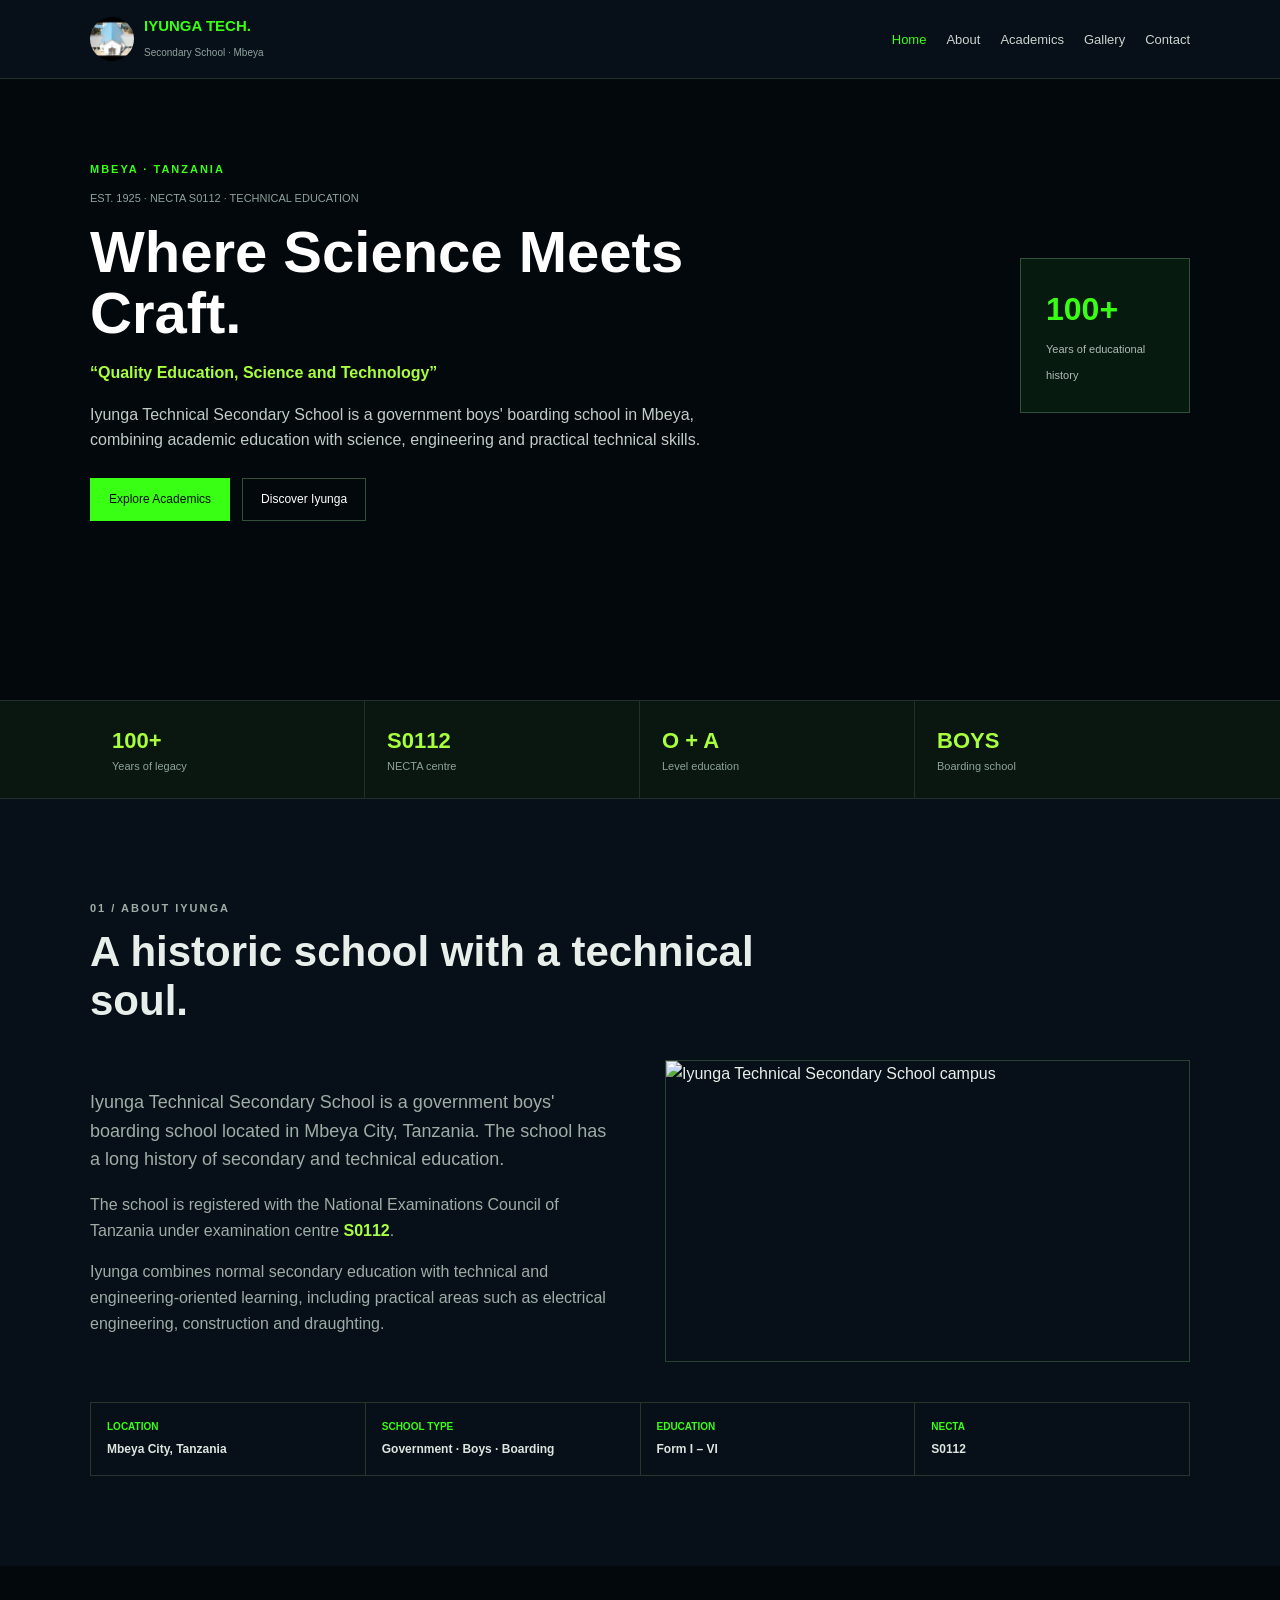
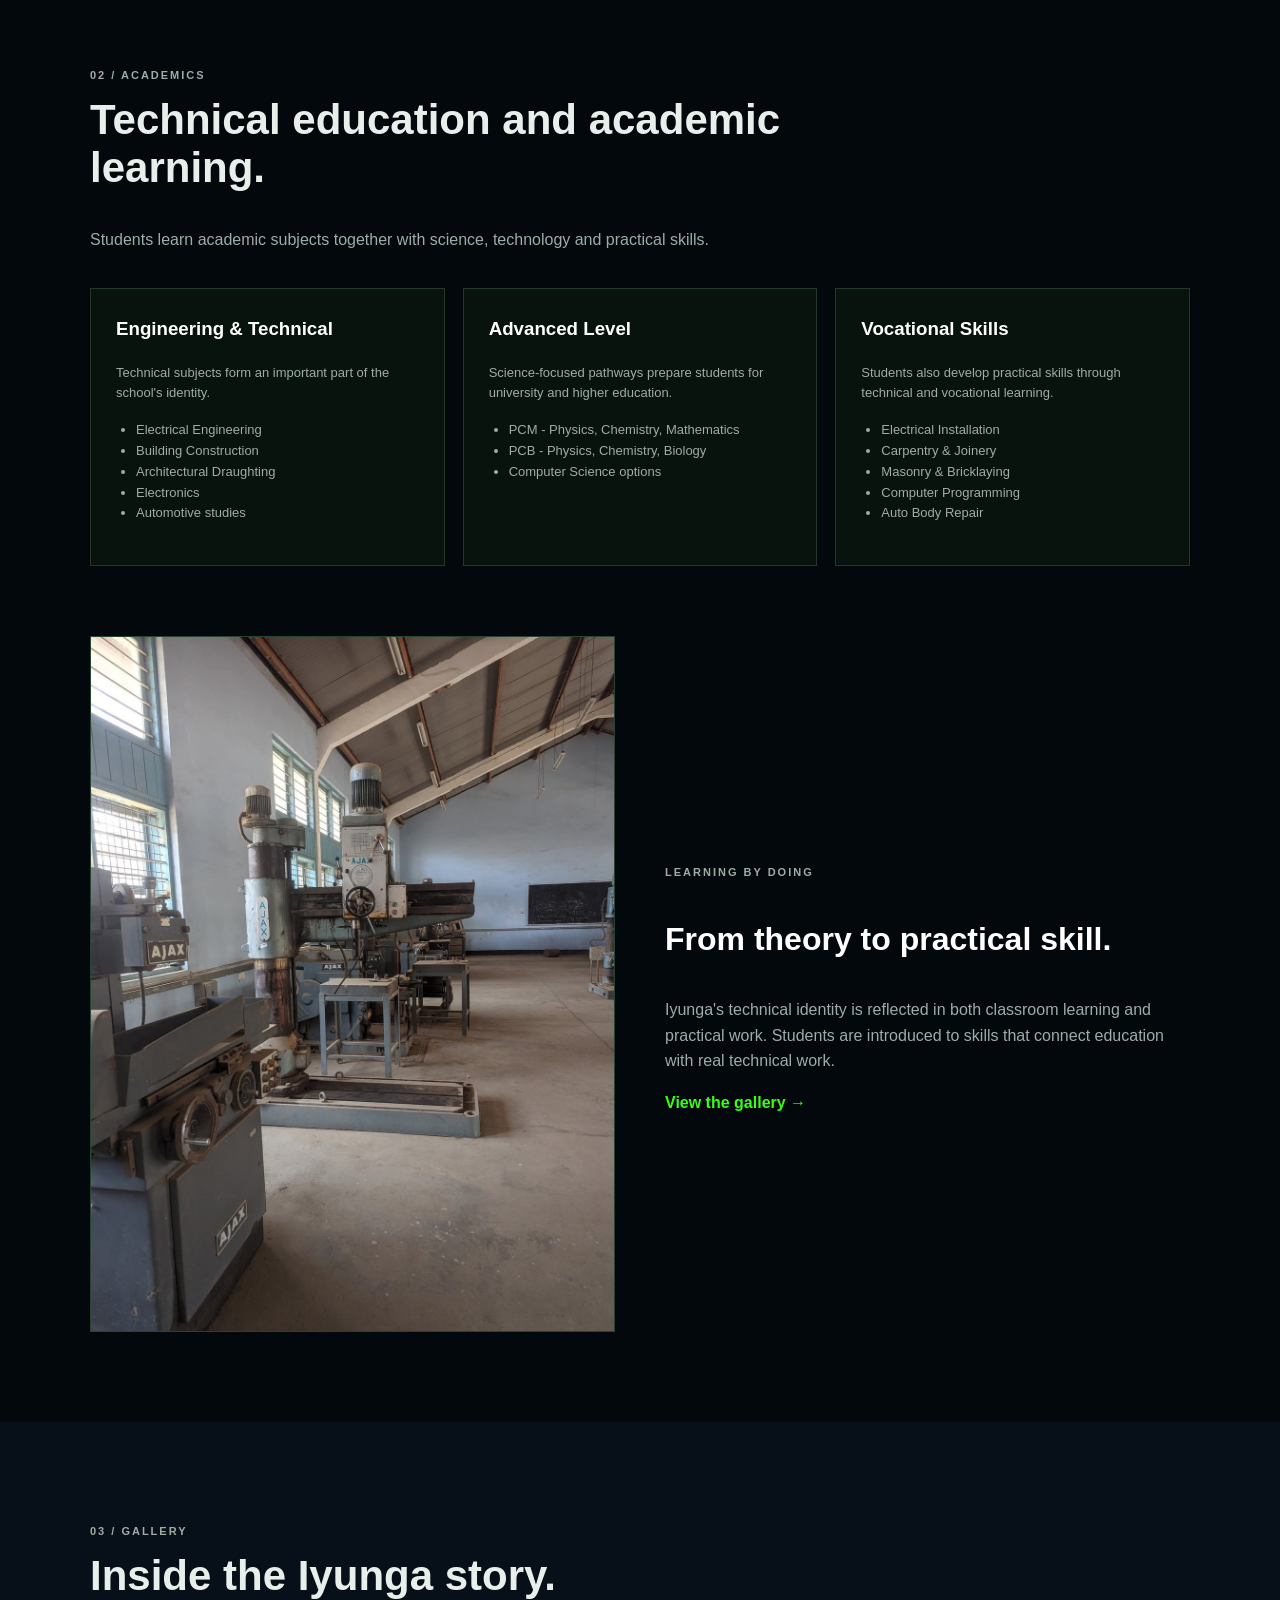
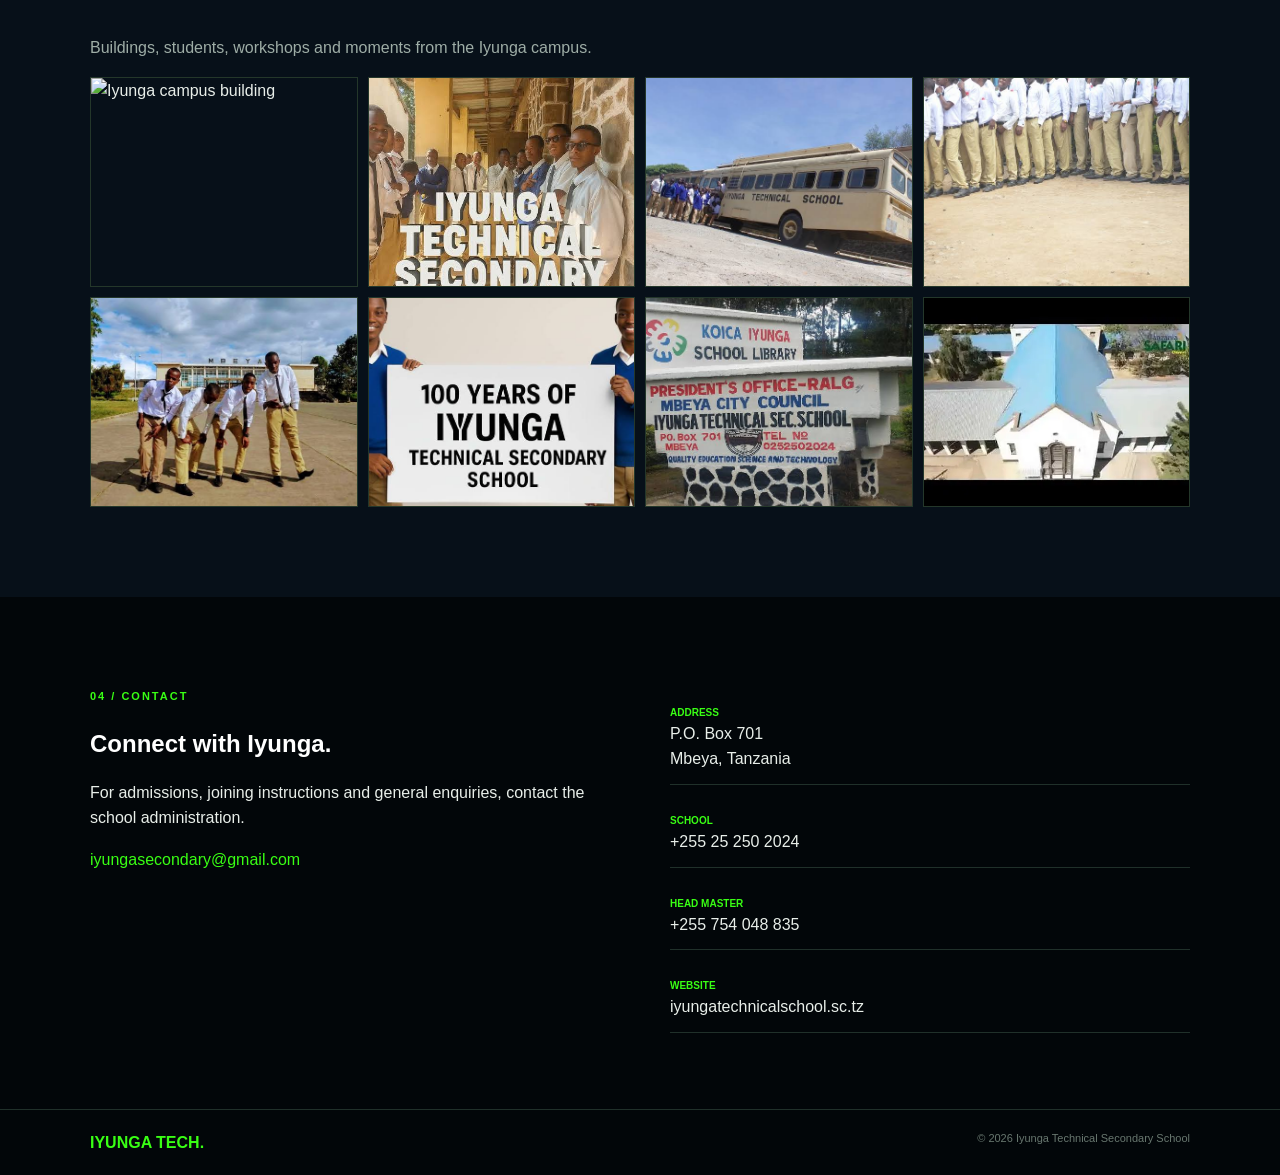
==== frontend/index.html @ 06307a69 "Add a simple html frontend layout" ====
<!DOCTYPE html>
<html lang="en">
<head>
    <meta charset="UTF-8">
    <meta name="viewport" content="width=device-width, initial-scale=1.0">
    <meta name="description" content="Iyunga Technical Secondary School in Mbeya, Tanzania.">
    <title>Iyunga Technical Secondary School | Mbeya</title>
    <link rel="stylesheet" href="static/style.css">
</head>
<body>

<header class="site-header" id="siteHeader">
    <div class="container header-inner">
        <a class="brand" href="#home">
            <img src="images/iyunga.webp" alt="Iyunga Technical Secondary School">
            <div>
                <strong>IYUNGA TECH.</strong>
                <small>Secondary School · Mbeya</small>
            </div>
        </a>

        <button class="nav-toggle" id="navToggle" type="button">☰</button>

        <div class="nav-shell" id="navShell">
            <nav>
                <ul class="nav-links">
                    <li><a class="nav-link active" href="#home">Home</a></li>
                    <li><a class="nav-link" href="#about">About</a></li>
                    <li><a class="nav-link" href="#academics">Academics</a></li>
                    <li><a class="nav-link" href="#gallery">Gallery</a></li>
                    <li><a class="nav-link" href="#contacts">Contact</a></li>
                </ul>
            </nav>
        </div>
    </div>
</header>

<main>
    <section id="home" class="hero">
        <div class="container hero-content">
            <div class="hero-copy">
                <p class="eyebrow">MBEYA · TANZANIA</p>
                <p class="school-info">EST. 1925 · NECTA S0112 · TECHNICAL EDUCATION</p>
                <h1>Where Science Meets Craft.</h1>
                <p class="motto">“Quality Education, Science and Technology”</p>
                <p class="hero-text">
                    Iyunga Technical Secondary School is a government boys' boarding school in Mbeya,
                    combining academic education with science, engineering and practical technical skills.
                </p>
                <div class="buttons">
                    <a href="#academics" class="button primary">Explore Academics</a>
                    <a href="#about" class="button">Discover Iyunga</a>
                </div>
            </div>

            <div class="hero-box">
                <strong>100+</strong>
                <span>Years of educational history</span>
            </div>
        </div>
    </section>

    <section class="facts">
        <div class="container facts-grid">
            <div><strong data-count="100">100+</strong><span>Years of legacy</span></div>
            <div><strong>S0112</strong><span>NECTA centre</span></div>
            <div><strong>O + A</strong><span>Level education</span></div>
            <div><strong>BOYS</strong><span>Boarding school</span></div>
        </div>
    </section>

    <section id="about" class="section">
        <div class="container">
            <p class="eyebrow">01 / ABOUT IYUNGA</p>
            <h2>A historic school with a technical soul.</h2>

            <div class="two-columns">
                <div>
                    <p class="lead">
                        Iyunga Technical Secondary School is a government boys' boarding school located in
                        Mbeya City, Tanzania. The school has a long history of secondary and technical education.
                    </p>
                    <p>
                        The school is registered with the National Examinations Council of Tanzania under
                        examination centre <strong>S0112</strong>.
                    </p>
                    <p>
                        Iyunga combines normal secondary education with technical and engineering-oriented
                        learning, including practical areas such as electrical engineering, construction and draughting.
                    </p>
                </div>

                <div class="image-box">
                    <img src="images/FB_IMG_1786392006661-web.jpg" alt="Iyunga Technical Secondary School campus">
                </div>
            </div>

            <div class="details">
                <div><span>Location</span><strong>Mbeya City, Tanzania</strong></div>
                <div><span>School type</span><strong>Government · Boys · Boarding</strong></div>
                <div><span>Education</span><strong>Form I – VI</strong></div>
                <div><span>NECTA</span><strong>S0112</strong></div>
            </div>
        </div>
    </section>

    <section id="academics" class="section dark-section">
        <div class="container">
            <p class="eyebrow">02 / ACADEMICS</p>
            <h2>Technical education and academic learning.</h2>
            <p class="section-text">Students learn academic subjects together with science, technology and practical skills.</p>

            <div class="cards">
                <article class="card">
                    <h3>Engineering & Technical</h3>
                    <p>Technical subjects form an important part of the school's identity.</p>
                    <ul>
                        <li>Electrical Engineering</li>
                        <li>Building Construction</li>
                        <li>Architectural Draughting</li>
                        <li>Electronics</li>
                        <li>Automotive studies</li>
                    </ul>
                </article>

                <article class="card">
                    <h3>Advanced Level</h3>
                    <p>Science-focused pathways prepare students for university and higher education.</p>
                    <ul>
                        <li>PCM - Physics, Chemistry, Mathematics</li>
                        <li>PCB - Physics, Chemistry, Biology</li>
                        <li>Computer Science options</li>
                    </ul>
                </article>

                <article class="card">
                    <h3>Vocational Skills</h3>
                    <p>Students also develop practical skills through technical and vocational learning.</p>
                    <ul>
                        <li>Electrical Installation</li>
                        <li>Carpentry & Joinery</li>
                        <li>Masonry & Bricklaying</li>
                        <li>Computer Programming</li>
                        <li>Auto Body Repair</li>
                    </ul>
                </article>
            </div>

            <div class="two-columns workshop">
                <div class="image-box">
                    <img src="images/FB_IMG_1786392129188-web.jpg" alt="Iyunga technical workshop">
                </div>
                <div>
                    <p class="eyebrow">LEARNING BY DOING</p>
                    <h3>From theory to practical skill.</h3>
                    <p>
                        Iyunga's technical identity is reflected in both classroom learning and practical work.
                        Students are introduced to skills that connect education with real technical work.
                    </p>
                    <a href="#gallery" class="text-link">View the gallery →</a>
                </div>
            </div>
        </div>
    </section>

    <section id="gallery" class="section">
        <div class="container">
            <p class="eyebrow">03 / GALLERY</p>
            <h2>Inside the Iyunga story.</h2>
            <p class="section-text">Buildings, students, workshops and moments from the Iyunga campus.</p>

            <div class="gallery">
                <img src="images/hero-building.jpg" alt="Iyunga campus building">
                <img src="images/images-2.jpeg" alt="Iyunga students on campus">
                <img src="images/images-3.jpeg" alt="Iyunga school bus">
                <img src="images/images-5.jpeg" alt="Iyunga students">
                <img src="images/images-4.jpeg" alt="Iyunga students in Mbeya">
                <img src="images/images-1.jpeg" alt="Iyunga school celebration">
                <img src="images/images.jpeg" alt="Iyunga school entrance">
                <img src="images/iyunga.webp" alt="Iyunga campus view">
            </div>
        </div>
    </section>
</main>

<footer id="contacts" class="footer">
    <div class="container footer-grid">
        <div>
            <p class="eyebrow">04 / CONTACT</p>
            <h2>Connect with Iyunga.</h2>
            <p>For admissions, joining instructions and general enquiries, contact the school administration.</p>
            <a href="mailto:iyungasecondary@gmail.com">iyungasecondary@gmail.com</a>
        </div>

        <div class="contact-details">
            <p><span>ADDRESS</span>P.O. Box 701<br>Mbeya, Tanzania</p>
            <p><span>SCHOOL</span>+255 25 250 2024</p>
            <p><span>HEAD MASTER</span>+255 754 048 835</p>
            <p><span>WEBSITE</span>iyungatechnicalschool.sc.tz</p>
        </div>
    </div>

    <div class="footer-bottom">
        <div class="container">
            <strong>IYUNGA TECH.</strong>
            <span>© <span id="year"></span> Iyunga Technical Secondary School</span>
        </div>
    </div>
</footer>

<button class="back-top" id="backTop" type="button">↑</button>
<script src="static/script.js"></script>
</body>
</html>
---- frontend/static/style.css ----
* {
    box-sizing: border-box;
}

html {
    scroll-behavior: smooth;
}

body {
    margin: 0;
    font-family: Arial, Helvetica, sans-serif;
    background: #071019;
    color: #e8eee9;
    line-height: 1.6;
}

a {
    color: inherit;
    text-decoration: none;
}

img {
    display: block;
    width: 100%;
}

button {
    font: inherit;
}

.container {
    width: 90%;
    max-width: 1100px;
    margin: 0 auto;
}

.site-header {
    position: fixed;
    top: 0;
    left: 0;
    width: 100%;
    z-index: 10;
    padding: 14px 0;
    background: #071019;
    border-bottom: 1px solid #20302a;
}

.site-header.scrolled {
    background: #03080d;
}

.header-inner {
    display: flex;
    align-items: center;
    justify-content: space-between;
}

.brand {
    display: flex;
    align-items: center;
    gap: 10px;
}

.brand img {
    width: 44px;
    height: 44px;
    object-fit: cover;
    border-radius: 50%;
}

.brand strong {
    display: block;
    color: #39ff14;
    font-size: 15px;
}

.brand small {
    color: #8fa29c;
    font-size: 10px;
}

.nav-links {
    display: flex;
    gap: 20px;
    margin: 0;
    padding: 0;
    list-style: none;
}

.nav-link {
    color: #c9d4ce;
    font-size: 13px;
}

.nav-link:hover,
.nav-link.active {
    color: #39ff14;
}

.nav-toggle {
    display: none;
    padding: 6px 10px;
    color: #39ff14;
    background: transparent;
    border: 1px solid #31513b;
    cursor: pointer;
}

.hero {
    min-height: 700px;
    padding: 150px 0 100px;
    background: #03080d url("../images/hero-building.jpg") center/cover no-repeat;
    position: relative;
}

.hero::before {
    content: "";
    position: absolute;
    inset: 0;
    background: rgba(3, 8, 13, .78);
}

.hero-content {
    position: relative;
    display: flex;
    align-items: center;
    justify-content: space-between;
    gap: 50px;
}

.hero-copy {
    max-width: 700px;
}

.eyebrow {
    color: #39ff14;
    font-size: 11px;
    font-weight: bold;
    letter-spacing: 2px;
    text-transform: uppercase;
}

.school-info {
    color: #8fa29c;
    font-size: 11px;
}

.hero h1 {
    margin: 15px 0;
    color: white;
    font-size: 58px;
    line-height: 1.05;
}

.motto {
    color: #a8ff3e;
    font-weight: bold;
}

.hero-text {
    max-width: 620px;
    color: #c2ccc7;
}

.buttons {
    display: flex;
    gap: 12px;
    margin-top: 25px;
}

.button {
    display: inline-block;
    padding: 11px 18px;
    border: 1px solid #31513b;
    color: white;
    font-size: 12px;
}

.button.primary {
    color: #031006;
    background: #39ff14;
    border-color: #39ff14;
}

.button:hover {
    border-color: #39ff14;
}

.hero-box {
    width: 170px;
    padding: 25px;
    background: #071a10;
    border: 1px solid #31513b;
}

.hero-box strong {
    display: block;
    color: #39ff14;
    font-size: 32px;
}

.hero-box span {
    color: #aebbb4;
    font-size: 11px;
}

.facts {
    background: #0a1711;
    border-top: 1px solid #20302a;
    border-bottom: 1px solid #20302a;
}

.facts-grid {
    display: grid;
    grid-template-columns: repeat(4, 1fr);
}

.facts-grid div {
    padding: 22px;
    border-right: 1px solid #20302a;
}

.facts-grid div:last-child {
    border-right: none;
}

.facts strong,
.facts span {
    display: block;
}

.facts strong {
    color: #a8ff3e;
    font-size: 22px;
}

.facts span {
    color: #8fa29c;
    font-size: 11px;
}

.section {
    padding: 90px 0;
    background: #071019;
}

.section h2 {
    max-width: 700px;
    margin: 0 0 35px;
    font-size: 42px;
    line-height: 1.15;
}

.two-columns {
    display: grid;
    grid-template-columns: 1fr 1fr;
    gap: 50px;
    align-items: center;
}

.lead {
    color: #dce5df;
    font-size: 18px;
}

.section p {
    color: #9eada6;
}

.section strong {
    color: #a8ff3e;
}

.image-box {
    overflow: hidden;
    border: 1px solid #294333;
}

.image-box img {
    height: 100%;
    min-height: 300px;
    object-fit: cover;
}

.details {
    display: grid;
    grid-template-columns: repeat(4, 1fr);
    margin-top: 40px;
    border-top: 1px solid #26362d;
    border-left: 1px solid #26362d;
}

.details div {
    padding: 16px;
    border-right: 1px solid #26362d;
    border-bottom: 1px solid #26362d;
}

.details span,
.details strong {
    display: block;
}

.details span {
    margin-bottom: 5px;
    color: #39ff14;
    font-size: 10px;
    font-weight: bold;
    text-transform: uppercase;
}

.details strong {
    color: #dce5df;
    font-size: 12px;
}

.dark-section {
    background: #03080d;
}

.section-text {
    max-width: 650px;
}

.cards {
    display: grid;
    grid-template-columns: repeat(3, 1fr);
    gap: 18px;
    margin-top: 35px;
}

.card {
    padding: 25px;
    background: #08130d;
    border: 1px solid #24372a;
}

.card:hover {
    border-color: #39ff14;
}

.card h3 {
    margin-top: 0;
    color: white;
}

.card p,
.card li {
    color: #9eada6;
    font-size: 13px;
}

.card ul {
    padding-left: 20px;
}

.workshop {
    margin-top: 70px;
}

.workshop h3 {
    color: white;
    font-size: 32px;
}

.text-link {
    color: #39ff14;
    font-weight: bold;
}

.gallery {
    display: grid;
    grid-template-columns: repeat(4, 1fr);
    gap: 10px;
}

.gallery img {
    height: 210px;
    object-fit: cover;
    border: 1px solid #24372a;
}

.gallery img:hover {
    border-color: #39ff14;
}

.footer {
    padding-top: 80px;
    background: #020609;
}

.footer-grid {
    display: grid;
    grid-template-columns: 1fr 1fr;
    gap: 60px;
    padding-bottom: 60px;
}

.footer h2 {
    margin-bottom: 15px;
    color: white;
}

.footer a {
    color: #39ff14;
}

.contact-details p {
    padding: 12px 0;
    border-bottom: 1px solid #20302a;
}

.contact-details span {
    display: block;
    color: #39ff14;
    font-size: 10px;
    font-weight: bold;
}

.footer-bottom {
    padding: 20px 0;
    border-top: 1px solid #20302a;
}

.footer-bottom .container {
    display: flex;
    justify-content: space-between;
    gap: 20px;
}

.footer-bottom strong {
    color: #39ff14;
}

.footer-bottom span {
    color: #68776f;
    font-size: 11px;
}

.back-top {
    position: fixed;
    right: 20px;
    bottom: 20px;
    display: none;
    width: 40px;
    height: 40px;
    color: #031006;
    background: #39ff14;
    border: none;
    border-radius: 50%;
    cursor: pointer;
}

.back-top.visible {
    display: block;
}

@media (max-width: 800px) {
    .nav-toggle {
        display: block;
    }

    .nav-shell {
        display: none;
        position: absolute;
        top: 70px;
        left: 0;
        width: 100%;
        padding: 20px;
        background: #03080d;
        border-bottom: 1px solid #20302a;
    }

    .nav-shell.open {
        display: block;
    }

    .nav-links {
        display: block;
    }

    .nav-links li {
        margin: 15px 0;
    }

    .hero-content,
    .two-columns,
    .footer-grid {
        grid-template-columns: 1fr;
    }

    .hero-content {
        display: block;
    }

    .hero h1 {
        font-size: 42px;
    }

    .hero-box {
        margin-top: 35px;
    }

    .facts-grid,
    .details,
    .cards {
        grid-template-columns: 1fr 1fr;
    }

    .gallery {
        grid-template-columns: 1fr 1fr;
    }

    .footer-bottom .container {
        display: block;
    }
}

@media (max-width: 500px) {
    .facts-grid,
    .details,
    .cards,
    .gallery {
        grid-template-columns: 1fr;
    }

    .facts-grid div {
        border-right: none;
        border-bottom: 1px solid #20302a;
    }

    .buttons {
        flex-direction: column;
    }

    .button {
        text-align: center;
    }

    .section {
        padding: 65px 0;
    }

    .section h2 {
        font-size: 32px;
    }
}
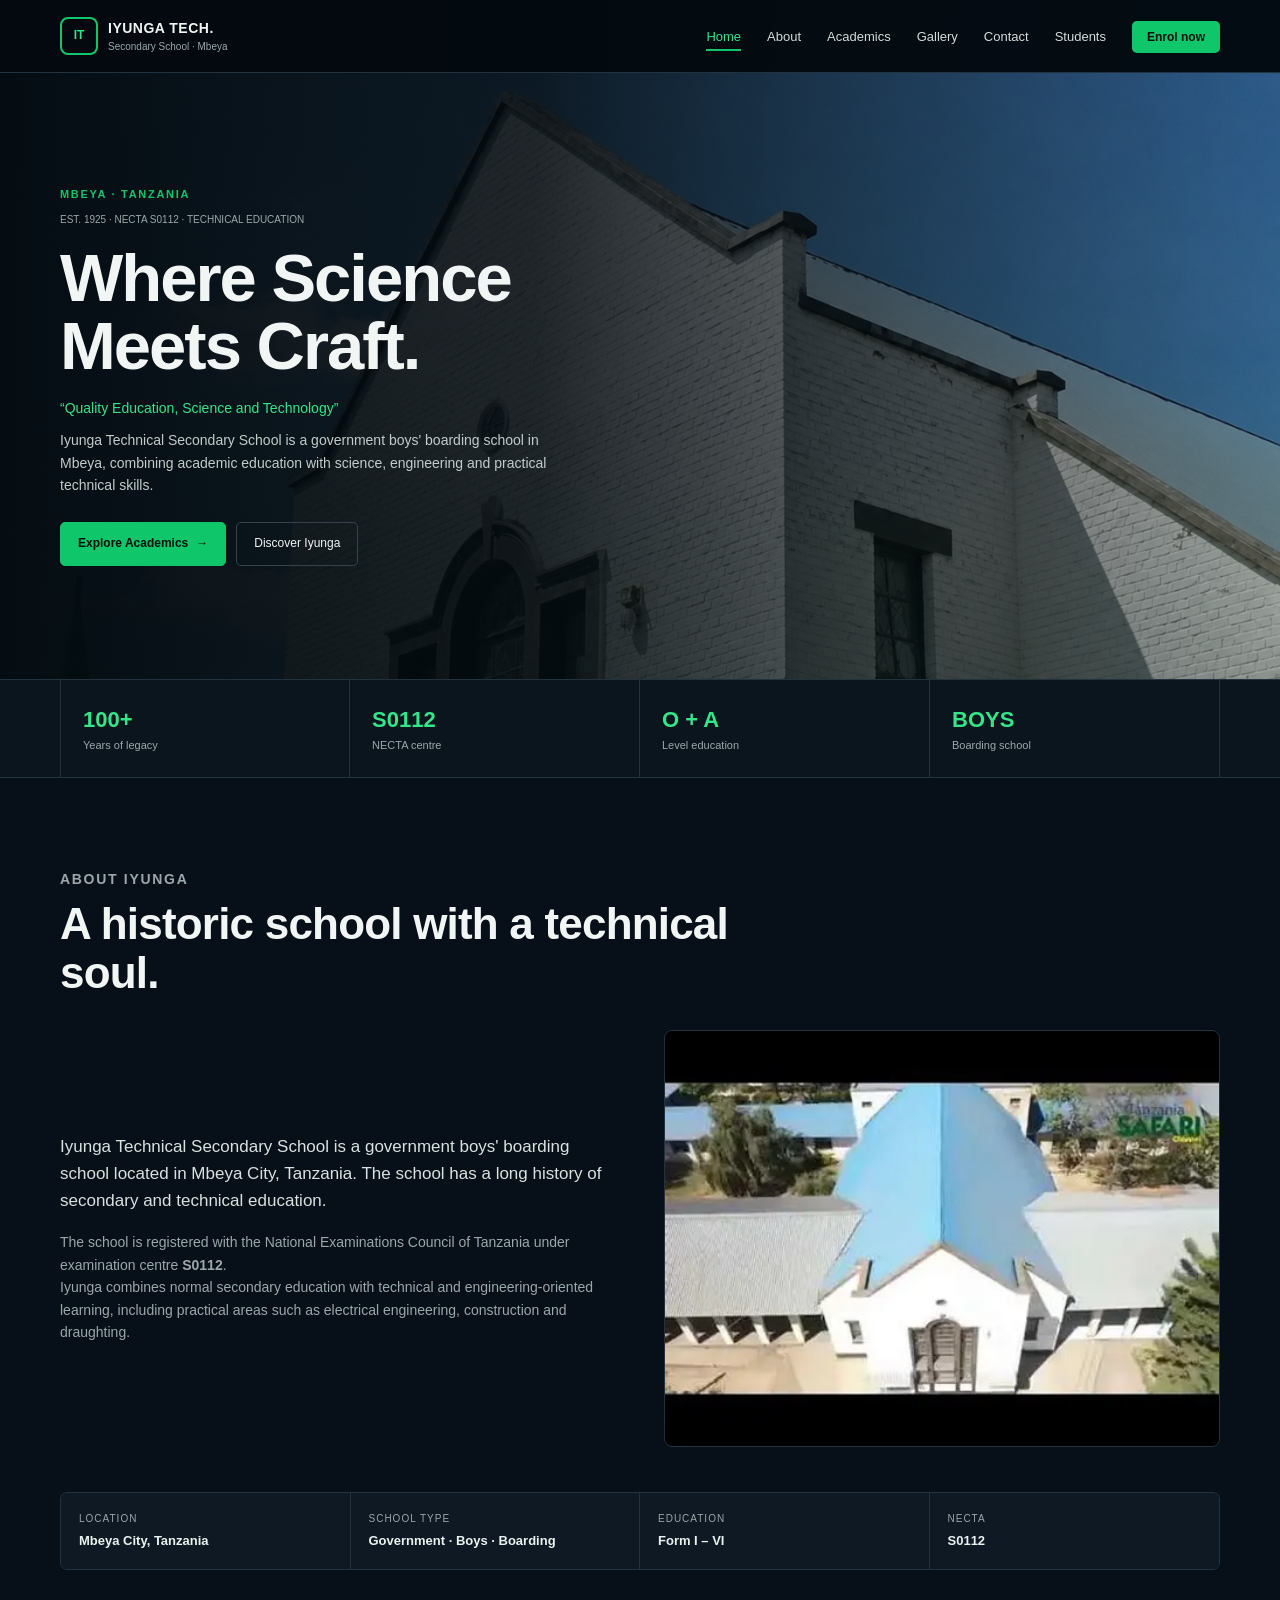
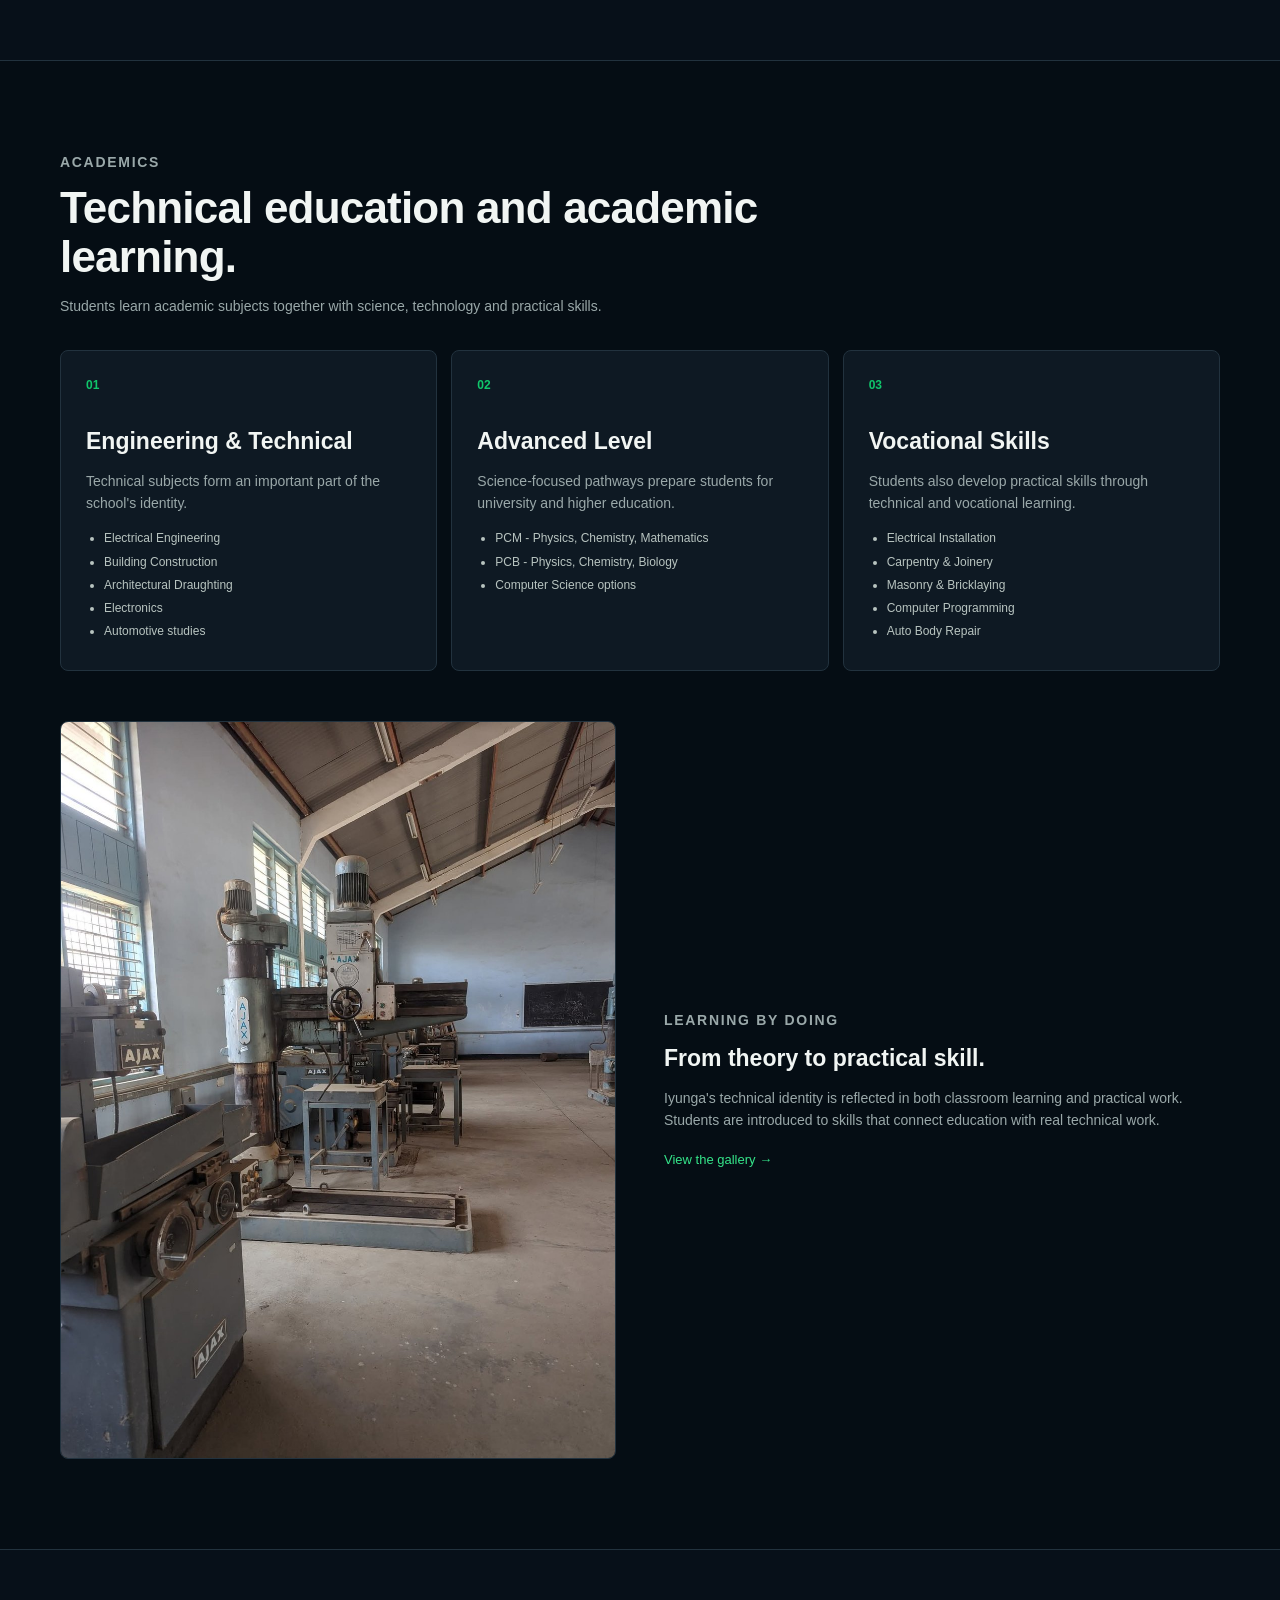
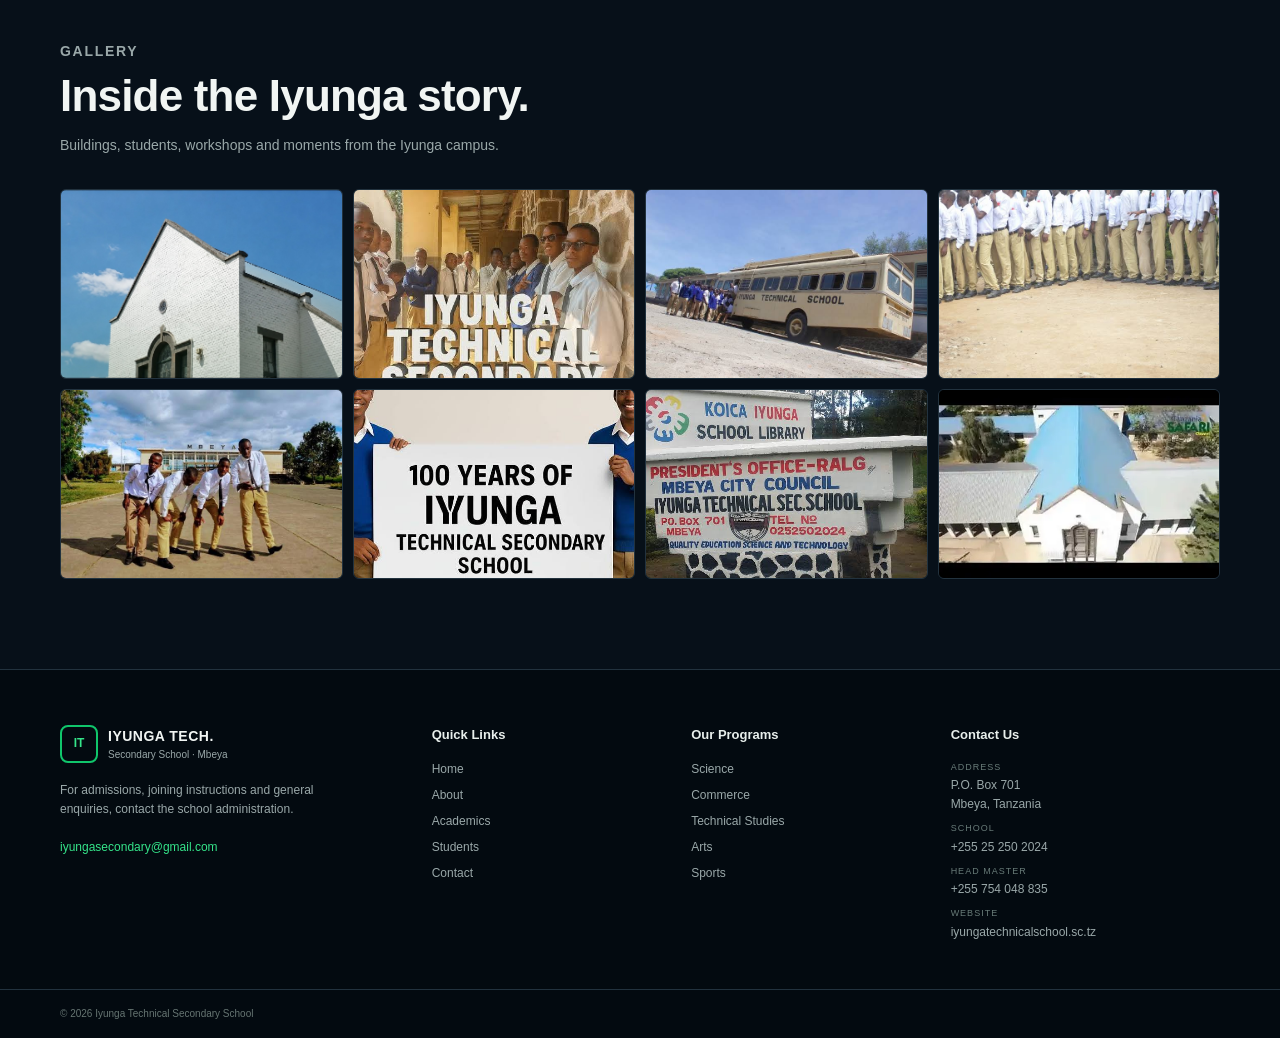
==== commit 242a3974: "Complete site redesign with dark green theme" ====
--- a/frontend/index.html
+++ b/frontend/index.html
@@ -8,207 +8,148 @@
     <link rel="stylesheet" href="static/style.css">
 </head>
 <body>
+    <div id="header"></div>
 
-<header class="site-header" id="siteHeader">
-    <div class="container header-inner">
-        <a class="brand" href="#home">
-            <img src="images/iyunga.webp" alt="Iyunga Technical Secondary School">
-            <div>
-                <strong>IYUNGA TECH.</strong>
-                <small>Secondary School · Mbeya</small>
-            </div>
-        </a>
-
-        <button class="nav-toggle" id="navToggle" type="button">☰</button>
-
-        <div class="nav-shell" id="navShell">
-            <nav>
-                <ul class="nav-links">
-                    <li><a class="nav-link active" href="#home">Home</a></li>
-                    <li><a class="nav-link" href="#about">About</a></li>
-                    <li><a class="nav-link" href="#academics">Academics</a></li>
-                    <li><a class="nav-link" href="#gallery">Gallery</a></li>
-                    <li><a class="nav-link" href="#contacts">Contact</a></li>
-                </ul>
-            </nav>
-        </div>
-    </div>
-</header>
-
-<main>
-    <section id="home" class="hero">
-        <div class="container hero-content">
-            <div class="hero-copy">
-                <p class="eyebrow">MBEYA · TANZANIA</p>
-                <p class="school-info">EST. 1925 · NECTA S0112 · TECHNICAL EDUCATION</p>
-                <h1>Where Science Meets Craft.</h1>
-                <p class="motto">“Quality Education, Science and Technology”</p>
-                <p class="hero-text">
-                    Iyunga Technical Secondary School is a government boys' boarding school in Mbeya,
-                    combining academic education with science, engineering and practical technical skills.
-                </p>
-                <div class="buttons">
-                    <a href="#academics" class="button primary">Explore Academics</a>
-                    <a href="#about" class="button">Discover Iyunga</a>
+    <main>
+        <section id="home" class="hero">
+            <div class="hero-image"></div>
+            <div class="container hero-content">
+                <div class="hero-copy">
+                    <p class="eyebrow">MBEYA · TANZANIA</p>
+                    <p class="school-info">EST. 1925 · NECTA S0112 · TECHNICAL EDUCATION</p>
+                    <h1>Where Science<br>Meets Craft.</h1>
+                    <p class="motto">“Quality Education, Science and Technology”</p>
+                    <p class="hero-text">
+                        Iyunga Technical Secondary School is a government boys' boarding school in Mbeya,
+                        combining academic education with science, engineering and practical technical skills.
+                    </p>
+                    <div class="buttons">
+                        <a href="#academics" class="button primary">Explore Academics <span>→</span></a>
+                        <a href="#about" class="button">Discover Iyunga</a>
+                    </div>
                 </div>
             </div>
+        </section>
 
-            <div class="hero-box">
-                <strong>100+</strong>
-                <span>Years of educational history</span>
+        <section class="facts">
+            <div class="container facts-grid">
+                <div><strong data-count="100">100+</strong><span>Years of legacy</span></div>
+                <div><strong>S0112</strong><span>NECTA centre</span></div>
+                <div><strong>O + A</strong><span>Level education</span></div>
+                <div><strong>BOYS</strong><span>Boarding school</span></div>
             </div>
-        </div>
-    </section>
+        </section>
 
-    <section class="facts">
-        <div class="container facts-grid">
-            <div><strong data-count="100">100+</strong><span>Years of legacy</span></div>
-            <div><strong>S0112</strong><span>NECTA centre</span></div>
-            <div><strong>O + A</strong><span>Level education</span></div>
-            <div><strong>BOYS</strong><span>Boarding school</span></div>
-        </div>
-    </section>
-
-    <section id="about" class="section">
-        <div class="container">
-            <p class="eyebrow">01 / ABOUT IYUNGA</p>
-            <h2>A historic school with a technical soul.</h2>
-
-            <div class="two-columns">
-                <div>
-                    <p class="lead">
-                        Iyunga Technical Secondary School is a government boys' boarding school located in
-                        Mbeya City, Tanzania. The school has a long history of secondary and technical education.
-                    </p>
-                    <p>
-                        The school is registered with the National Examinations Council of Tanzania under
-                        examination centre <strong>S0112</strong>.
-                    </p>
-                    <p>
-                        Iyunga combines normal secondary education with technical and engineering-oriented
-                        learning, including practical areas such as electrical engineering, construction and draughting.
-                    </p>
+        <section id="about" class="section">
+            <div class="container">
+                <p class="eyebrow">ABOUT IYUNGA</p>
+                <h2>A historic school with a technical soul.</h2>
+                <div class="two-columns">
+                    <div>
+                        <p class="lead">Iyunga Technical Secondary School is a government boys' boarding school located in
+                            Mbeya City, Tanzania. The school has a long history of secondary and technical education.</p>
+                        <p>The school is registered with the National Examinations Council of Tanzania under
+                            examination centre <strong>S0112</strong>.</p>
+                        <p>Iyunga combines normal secondary education with technical and engineering-oriented
+                            learning, including practical areas such as electrical engineering, construction and
+                            draughting.</p>
+                    </div>
+                    <div class="image-box">
+                        <img src="images/iyunga.webp" alt="Iyunga Technical Secondary School campus">
+                    </div>
                 </div>
 
-                <div class="image-box">
-                    <img src="images/FB_IMG_1786392006661-web.jpg" alt="Iyunga Technical Secondary School campus">
+                <div class="details">
+                    <div><span>Location</span><strong>Mbeya City, Tanzania</strong></div>
+                    <div><span>School type</span><strong>Government · Boys · Boarding</strong></div>
+                    <div><span>Education</span><strong>Form I &ndash; VI</strong></div>
+                    <div><span>NECTA</span><strong>S0112</strong></div>
                 </div>
             </div>
+        </section>
 
-            <div class="details">
-                <div><span>Location</span><strong>Mbeya City, Tanzania</strong></div>
-                <div><span>School type</span><strong>Government · Boys · Boarding</strong></div>
-                <div><span>Education</span><strong>Form I – VI</strong></div>
-                <div><span>NECTA</span><strong>S0112</strong></div>
-            </div>
-        </div>
-    </section>
+        <section id="academics" class="section dark-section">
+            <div class="container">
+                <p class="eyebrow">ACADEMICS</p>
+                <h2>Technical education and academic learning.</h2>
+                <p class="section-text">Students learn academic subjects together with science, technology and practical
+                    skills.</p>
 
-    <section id="academics" class="section dark-section">
-        <div class="container">
-            <p class="eyebrow">02 / ACADEMICS</p>
-            <h2>Technical education and academic learning.</h2>
-            <p class="section-text">Students learn academic subjects together with science, technology and practical skills.</p>
+                <div class="cards">
+                    <article class="card">
+                        <span class="card-number">01</span>
+                        <h3>Engineering &amp; Technical</h3>
+                        <p>Technical subjects form an important part of the school's identity.</p>
+                        <ul>
+                            <li>Electrical Engineering</li>
+                            <li>Building Construction</li>
+                            <li>Architectural Draughting</li>
+                            <li>Electronics</li>
+                            <li>Automotive studies</li>
+                        </ul>
+                    </article>
 
-            <div class="cards">
-                <article class="card">
-                    <h3>Engineering & Technical</h3>
-                    <p>Technical subjects form an important part of the school's identity.</p>
-                    <ul>
-                        <li>Electrical Engineering</li>
-                        <li>Building Construction</li>
-                        <li>Architectural Draughting</li>
-                        <li>Electronics</li>
-                        <li>Automotive studies</li>
-                    </ul>
-                </article>
+                    <article class="card">
+                        <span class="card-number">02</span>
+                        <h3>Advanced Level</h3>
+                        <p>Science-focused pathways prepare students for university and higher education.</p>
+                        <ul>
+                            <li>PCM - Physics, Chemistry, Mathematics</li>
+                            <li>PCB - Physics, Chemistry, Biology</li>
+                            <li>Computer Science options</li>
+                        </ul>
+                    </article>
 
-                <article class="card">
-                    <h3>Advanced Level</h3>
-                    <p>Science-focused pathways prepare students for university and higher education.</p>
-                    <ul>
-                        <li>PCM - Physics, Chemistry, Mathematics</li>
-                        <li>PCB - Physics, Chemistry, Biology</li>
-                        <li>Computer Science options</li>
-                    </ul>
-                </article>
+                    <article class="card">
+                        <span class="card-number">03</span>
+                        <h3>Vocational Skills</h3>
+                        <p>Students also develop practical skills through technical and vocational learning.</p>
+                        <ul>
+                            <li>Electrical Installation</li>
+                            <li>Carpentry &amp; Joinery</li>
+                            <li>Masonry &amp; Bricklaying</li>
+                            <li>Computer Programming</li>
+                            <li>Auto Body Repair</li>
+                        </ul>
+                    </article>
+                </div>
 
-                <article class="card">
-                    <h3>Vocational Skills</h3>
-                    <p>Students also develop practical skills through technical and vocational learning.</p>
-                    <ul>
-                        <li>Electrical Installation</li>
-                        <li>Carpentry & Joinery</li>
-                        <li>Masonry & Bricklaying</li>
-                        <li>Computer Programming</li>
-                        <li>Auto Body Repair</li>
-                    </ul>
-                </article>
-            </div>
-
-            <div class="two-columns workshop">
-                <div class="image-box">
-                    <img src="images/FB_IMG_1786392129188-web.jpg" alt="Iyunga technical workshop">
-                </div>
-                <div>
-                    <p class="eyebrow">LEARNING BY DOING</p>
-                    <h3>From theory to practical skill.</h3>
-                    <p>
-                        Iyunga's technical identity is reflected in both classroom learning and practical work.
-                        Students are introduced to skills that connect education with real technical work.
-                    </p>
-                    <a href="#gallery" class="text-link">View the gallery →</a>
+                <div class="two-columns workshop">
+                    <div class="image-box">
+                        <img src="images/FB_IMG_1786392129188-web.jpg" alt="Iyunga technical workshop">
+                    </div>
+                    <div>
+                        <p class="eyebrow">LEARNING BY DOING</p>
+                        <h3>From theory to practical skill.</h3>
+                        <p>Iyunga's technical identity is reflected in both classroom learning and practical work.
+                            Students are introduced to skills that connect education with real technical work.</p>
+                        <a href="#gallery" class="text-link">View the gallery →</a>
+                    </div>
                 </div>
             </div>
-        </div>
-    </section>
+        </section>
 
-    <section id="gallery" class="section">
-        <div class="container">
-            <p class="eyebrow">03 / GALLERY</p>
-            <h2>Inside the Iyunga story.</h2>
-            <p class="section-text">Buildings, students, workshops and moments from the Iyunga campus.</p>
+        <section id="gallery" class="section">
+            <div class="container">
+                <p class="eyebrow">GALLERY</p>
+                <h2>Inside the Iyunga story.</h2>
+                <p class="section-text">Buildings, students, workshops and moments from the Iyunga campus.</p>
+                <div class="gallery">
+                    <img src="images/hero.jpg" alt="Iyunga campus building">
+                    <img src="images/images-2.jpeg" alt="Iyunga students on campus">
+                    <img src="images/images-3.jpeg" alt="Iyunga school bus">
+                    <img src="images/images-5.jpeg" alt="Iyunga students">
+                    <img src="images/images-4.jpeg" alt="Iyunga students in Mbeya">
+                    <img src="images/images-1.jpeg" alt="Iyunga school celebration">
+                    <img src="images/images.jpeg" alt="Iyunga school entrance">
+                    <img src="images/iyunga.webp" alt="Iyunga campus view">
+                </div>
+            </div>
+        </section>
+    </main>
 
-            <div class="gallery">
-                <img src="images/hero-building.jpg" alt="Iyunga campus building">
-                <img src="images/images-2.jpeg" alt="Iyunga students on campus">
-                <img src="images/images-3.jpeg" alt="Iyunga school bus">
-                <img src="images/images-5.jpeg" alt="Iyunga students">
-                <img src="images/images-4.jpeg" alt="Iyunga students in Mbeya">
-                <img src="images/images-1.jpeg" alt="Iyunga school celebration">
-                <img src="images/images.jpeg" alt="Iyunga school entrance">
-                <img src="images/iyunga.webp" alt="Iyunga campus view">
-            </div>
-        </div>
-    </section>
-</main>
-
-<footer id="contacts" class="footer">
-    <div class="container footer-grid">
-        <div>
-            <p class="eyebrow">04 / CONTACT</p>
-            <h2>Connect with Iyunga.</h2>
-            <p>For admissions, joining instructions and general enquiries, contact the school administration.</p>
-            <a href="mailto:iyungasecondary@gmail.com">iyungasecondary@gmail.com</a>
-        </div>
-
-        <div class="contact-details">
-            <p><span>ADDRESS</span>P.O. Box 701<br>Mbeya, Tanzania</p>
-            <p><span>SCHOOL</span>+255 25 250 2024</p>
-            <p><span>HEAD MASTER</span>+255 754 048 835</p>
-            <p><span>WEBSITE</span>iyungatechnicalschool.sc.tz</p>
-        </div>
-    </div>
-
-    <div class="footer-bottom">
-        <div class="container">
-            <strong>IYUNGA TECH.</strong>
-            <span>© <span id="year"></span> Iyunga Technical Secondary School</span>
-        </div>
-    </div>
-</footer>
-
-<button class="back-top" id="backTop" type="button">↑</button>
-<script src="static/script.js"></script>
+    <div id="footer"></div>
+    <button class="back-top" id="backTop" type="button" aria-label="Back to top">↑</button>
+    <script src="static/script.js"></script>
 </body>
 </html>
--- a/frontend/static/style.css
+++ b/frontend/static/style.css
@@ -1,4 +1,6 @@
 * {
+    margin: 0;
+    padding: 0;
     box-sizing: border-box;
 }
 
@@ -6,11 +8,23 @@
     scroll-behavior: smooth;
 }
 
+:root {
+    --bg: #071019;
+    --bg-soft: #0b151e;
+    --panel: #0e1923;
+    --panel-light: #111f2b;
+    --line: #22323e;
+    --text: #f1f5f3;
+    --muted: #9aa8a9;
+    --green: #10c66b;
+    --green-light: #35e58a;
+    --max: 1160px;
+}
+
 body {
-    margin: 0;
     font-family: Arial, Helvetica, sans-serif;
-    background: #071019;
-    color: #e8eee9;
+    background: var(--bg);
+    color: var(--text);
     line-height: 1.6;
 }
 
@@ -24,32 +38,35 @@
     width: 100%;
 }
 
+button,
+input,
+select {
+    font: inherit;
+}
+
 button {
-    font: inherit;
+    cursor: pointer;
 }
 
 .container {
-    width: 90%;
-    max-width: 1100px;
+    width: min(92%, var(--max));
     margin: 0 auto;
 }
+
+/* HEADER */
 
 .site-header {
     position: fixed;
     top: 0;
     left: 0;
-    width: 100%;
-    z-index: 10;
-    padding: 14px 0;
-    background: #071019;
-    border-bottom: 1px solid #20302a;
-}
-
-.site-header.scrolled {
-    background: #03080d;
+    right: 0;
+    z-index: 100;
+    background: rgba(4, 10, 15, .96);
+    border-bottom: 1px solid var(--line);
 }
 
 .header-inner {
+    min-height: 72px;
     display: flex;
     align-items: center;
     justify-content: space-between;
@@ -61,153 +78,197 @@
     gap: 10px;
 }
 
-.brand img {
-    width: 44px;
-    height: 44px;
-    object-fit: cover;
-    border-radius: 50%;
-}
-
-.brand strong {
+.brand-mark {
+    width: 38px;
+    height: 38px;
+    display: grid;
+    place-items: center;
+    border: 2px solid var(--green);
+    border-radius: 8px;
+    color: var(--green-light);
+    font-size: 12px;
+    font-weight: 700;
+}
+
+.brand-text strong,
+.footer-brand strong {
     display: block;
-    color: #39ff14;
-    font-size: 15px;
-}
-
-.brand small {
-    color: #8fa29c;
+    font-size: 14px;
+    letter-spacing: .5px;
+}
+
+.brand-text small,
+.footer-brand small {
+    display: block;
+    color: var(--muted);
     font-size: 10px;
 }
 
 .nav-links {
     display: flex;
-    gap: 20px;
-    margin: 0;
-    padding: 0;
+    align-items: center;
+    gap: 26px;
     list-style: none;
 }
 
 .nav-link {
-    color: #c9d4ce;
+    position: relative;
+    padding: 25px 0 21px;
+    color: #d4dcda;
     font-size: 13px;
+}
+
+.nav-link::after {
+    content: "";
+    position: absolute;
+    left: 0;
+    bottom: 14px;
+    width: 0;
+    height: 2px;
+    background: var(--green);
+    transition: width .25s ease;
 }
 
 .nav-link:hover,
 .nav-link.active {
-    color: #39ff14;
+    color: var(--green-light);
+}
+
+.nav-link:hover::after,
+.nav-link.active::after {
+    width: 100%;
+}
+
+.nav-btn {
+    padding: 9px 15px;
+    border-radius: 5px;
+    background: var(--green);
+    color: #03100a;
+    font-size: 12px;
+    font-weight: 700;
+    transition: transform .2s ease, box-shadow .2s ease;
+}
+
+.nav-btn:hover {
+    transform: translateY(-2px);
+    box-shadow: 0 7px 20px rgba(16, 198, 107, .25);
 }
 
 .nav-toggle {
     display: none;
-    padding: 6px 10px;
-    color: #39ff14;
+    color: var(--text);
     background: transparent;
-    border: 1px solid #31513b;
-    cursor: pointer;
-}
+    border: 1px solid var(--line);
+    border-radius: 5px;
+    padding: 7px 10px;
+}
+
+/* BUTTONS */
+
+.button {
+    display: inline-flex;
+    align-items: center;
+    justify-content: center;
+    gap: 8px;
+    padding: 11px 17px;
+    border: 1px solid #34434d;
+    border-radius: 5px;
+    color: var(--text);
+    background: transparent;
+    font-size: 12px;
+    transition: .25s ease;
+}
+
+.button:hover {
+    border-color: var(--green);
+    transform: translateY(-2px);
+}
+
+.button.primary {
+    border-color: var(--green);
+    background: var(--green);
+    color: #03100a;
+    font-weight: 700;
+}
+
+.button.primary:hover {
+    background: var(--green-light);
+    box-shadow: 0 8px 22px rgba(16, 198, 107, .18);
+}
+
+/* HOME */
 
 .hero {
-    min-height: 700px;
-    padding: 150px 0 100px;
-    background: #03080d url("../images/hero-building.jpg") center/cover no-repeat;
-    position: relative;
-}
-
-.hero::before {
-    content: "";
-    position: absolute;
-    inset: 0;
-    background: rgba(3, 8, 13, .78);
-}
-
-.hero-content {
+    min-height: 680px;
     position: relative;
     display: flex;
     align-items: center;
-    justify-content: space-between;
-    gap: 50px;
+    overflow: hidden;
+    border-bottom: 1px solid var(--line);
+}
+
+.hero-image {
+    position: absolute;
+    inset: 0;
+    background:
+        linear-gradient(90deg, rgba(3, 10, 15, .98) 0%, rgba(3, 10, 15, .88) 42%, rgba(3, 10, 15, .28) 100%),
+        url("../images/hero.jpg") center / cover no-repeat;
+}
+
+.hero-content {
+    position: relative;
+    z-index: 1;
+    padding-top: 72px;
 }
 
 .hero-copy {
-    max-width: 700px;
+    width: min(570px, 100%);
 }
 
 .eyebrow {
-    color: #39ff14;
+    margin-bottom: 9px;
+    color: var(--green);
     font-size: 11px;
-    font-weight: bold;
-    letter-spacing: 2px;
+    font-weight: 700;
+    letter-spacing: 1.7px;
     text-transform: uppercase;
 }
 
 .school-info {
-    color: #8fa29c;
-    font-size: 11px;
+    margin-bottom: 16px;
+    color: var(--muted);
+    font-size: 10px;
 }
 
 .hero h1 {
-    margin: 15px 0;
-    color: white;
-    font-size: 58px;
-    line-height: 1.05;
+    font-size: clamp(42px, 6vw, 67px);
+    line-height: 1.02;
+    letter-spacing: -2px;
 }
 
 .motto {
-    color: #a8ff3e;
-    font-weight: bold;
+    margin-top: 16px;
+    color: var(--green-light);
+    font-size: 14px;
 }
 
 .hero-text {
-    max-width: 620px;
-    color: #c2ccc7;
+    max-width: 520px;
+    margin-top: 10px;
+    color: #c2cdca;
+    font-size: 14px;
 }
 
 .buttons {
     display: flex;
-    gap: 12px;
-    margin-top: 25px;
-}
-
-.button {
-    display: inline-block;
-    padding: 11px 18px;
-    border: 1px solid #31513b;
-    color: white;
-    font-size: 12px;
-}
-
-.button.primary {
-    color: #031006;
-    background: #39ff14;
-    border-color: #39ff14;
-}
-
-.button:hover {
-    border-color: #39ff14;
-}
-
-.hero-box {
-    width: 170px;
-    padding: 25px;
-    background: #071a10;
-    border: 1px solid #31513b;
-}
-
-.hero-box strong {
-    display: block;
-    color: #39ff14;
-    font-size: 32px;
-}
-
-.hero-box span {
-    color: #aebbb4;
-    font-size: 11px;
+    flex-wrap: wrap;
+    gap: 10px;
+    margin-top: 26px;
 }
 
 .facts {
-    background: #0a1711;
-    border-top: 1px solid #20302a;
-    border-bottom: 1px solid #20302a;
+    background: #0a151e;
+    border-bottom: 1px solid var(--line);
 }
 
 .facts-grid {
@@ -217,11 +278,11 @@
 
 .facts-grid div {
     padding: 22px;
-    border-right: 1px solid #20302a;
-}
-
-.facts-grid div:last-child {
-    border-right: none;
+    border-right: 1px solid var(--line);
+}
+
+.facts-grid div:first-child {
+    border-left: 1px solid var(--line);
 }
 
 .facts strong,
@@ -230,70 +291,100 @@
 }
 
 .facts strong {
-    color: #a8ff3e;
+    color: var(--green-light);
     font-size: 22px;
 }
 
 .facts span {
-    color: #8fa29c;
+    color: var(--muted);
     font-size: 11px;
 }
+
+/* SECTIONS */
 
 .section {
     padding: 90px 0;
-    background: #071019;
+    background: var(--bg);
+}
+
+.dark-section {
+    background: #050d14;
+    border-top: 1px solid var(--line);
+    border-bottom: 1px solid var(--line);
 }
 
 .section h2 {
-    max-width: 700px;
-    margin: 0 0 35px;
-    font-size: 42px;
-    line-height: 1.15;
+    max-width: 720px;
+    margin-bottom: 32px;
+    font-size: clamp(30px, 4vw, 44px);
+    line-height: 1.12;
+    letter-spacing: -.8px;
+}
+
+.section h3 {
+    margin-bottom: 10px;
+    font-size: 23px;
+}
+
+.section p {
+    color: var(--muted);
+    font-size: 14px;
+}
+
+.section-text {
+    max-width: 650px;
+    margin-top: -18px;
+    margin-bottom: 32px;
+}
+
+.lead {
+    margin-bottom: 17px;
+    color: #d9e2df !important;
+    font-size: 17px !important;
 }
 
 .two-columns {
     display: grid;
     grid-template-columns: 1fr 1fr;
-    gap: 50px;
+    gap: 48px;
     align-items: center;
-}
-
-.lead {
-    color: #dce5df;
-    font-size: 18px;
-}
-
-.section p {
-    color: #9eada6;
-}
-
-.section strong {
-    color: #a8ff3e;
 }
 
 .image-box {
     overflow: hidden;
-    border: 1px solid #294333;
+    border: 1px solid var(--line);
+    border-radius: 8px;
+    background: var(--panel);
 }
 
 .image-box img {
     height: 100%;
     min-height: 300px;
     object-fit: cover;
+    transition: transform .5s ease;
+}
+
+.image-box:hover img {
+    transform: scale(1.03);
 }
 
 .details {
     display: grid;
     grid-template-columns: repeat(4, 1fr);
-    margin-top: 40px;
-    border-top: 1px solid #26362d;
-    border-left: 1px solid #26362d;
+    margin-top: 45px;
+    border: 1px solid var(--line);
+    border-radius: 7px;
+    overflow: hidden;
 }
 
 .details div {
-    padding: 16px;
-    border-right: 1px solid #26362d;
-    border-bottom: 1px solid #26362d;
+    padding: 18px;
+    background: var(--panel);
+    border-right: 1px solid var(--line);
+}
+
+.details div:last-child {
+    border-right: 0;
 }
 
 .details span,
@@ -302,70 +393,74 @@
 }
 
 .details span {
-    margin-bottom: 5px;
-    color: #39ff14;
+    margin-bottom: 4px;
+    color: var(--muted);
     font-size: 10px;
-    font-weight: bold;
     text-transform: uppercase;
+    letter-spacing: 1px;
 }
 
 .details strong {
-    color: #dce5df;
-    font-size: 12px;
-}
-
-.dark-section {
-    background: #03080d;
-}
-
-.section-text {
-    max-width: 650px;
+    color: #eaf2ef;
+    font-size: 13px;
 }
 
 .cards {
     display: grid;
     grid-template-columns: repeat(3, 1fr);
-    gap: 18px;
-    margin-top: 35px;
+    gap: 14px;
 }
 
 .card {
+    position: relative;
     padding: 25px;
-    background: #08130d;
-    border: 1px solid #24372a;
+    min-height: 270px;
+    border: 1px solid var(--line);
+    border-radius: 8px;
+    background: var(--panel);
+    transition: transform .25s ease, border-color .25s ease;
 }
 
 .card:hover {
-    border-color: #39ff14;
-}
-
-.card h3 {
-    margin-top: 0;
-    color: white;
-}
-
-.card p,
+    transform: translateY(-5px);
+    border-color: #26734f;
+}
+
+.card-number {
+    display: block;
+    margin-bottom: 28px;
+    color: var(--green);
+    font-size: 12px;
+    font-weight: 700;
+}
+
+.card p {
+    margin-bottom: 15px;
+}
+
+.card ul {
+    padding-left: 18px;
+    color: #b8c4c0;
+    font-size: 12px;
+}
+
 .card li {
-    color: #9eada6;
+    margin: 4px 0;
+}
+
+.workshop {
+    margin-top: 50px;
+}
+
+.text-link {
+    display: inline-block;
+    margin-top: 18px;
+    color: var(--green-light);
     font-size: 13px;
 }
 
-.card ul {
-    padding-left: 20px;
-}
-
-.workshop {
-    margin-top: 70px;
-}
-
-.workshop h3 {
-    color: white;
-    font-size: 32px;
-}
-
-.text-link {
-    color: #39ff14;
-    font-weight: bold;
+.text-link:hover {
+    text-decoration: underline;
 }
 
 .gallery {
@@ -375,100 +470,334 @@
 }
 
 .gallery img {
-    height: 210px;
+    height: 190px;
     object-fit: cover;
-    border: 1px solid #24372a;
+    border: 1px solid var(--line);
+    border-radius: 6px;
+    transition: transform .3s ease, opacity .3s ease;
 }
 
 .gallery img:hover {
-    border-color: #39ff14;
-}
+    transform: translateY(-3px);
+    opacity: .88;
+}
+
+/* PAGE HEADERS */
+
+.page-main {
+    padding-top: 72px;
+}
+
+.page-hero {
+    padding: 70px 0 48px;
+    background:
+        linear-gradient(90deg, rgba(4, 12, 18, .96), rgba(4, 12, 18, .72)),
+        url("../images/hero.jpg") center / cover no-repeat;
+    border-bottom: 1px solid var(--line);
+}
+
+.page-hero.compact {
+    padding-bottom: 42px;
+}
+
+.page-hero h1 {
+    margin-bottom: 8px;
+    font-size: clamp(36px, 5vw, 52px);
+    line-height: 1.05;
+}
+
+.page-hero p:not(.eyebrow) {
+    max-width: 650px;
+    color: #bac7c3;
+    font-size: 14px;
+}
+
+/* REGISTRATION */
+
+.registration-section {
+    background: #070f16;
+}
+
+.form-heading {
+    display: flex;
+    align-items: end;
+    justify-content: space-between;
+    gap: 30px;
+    margin-bottom: 28px;
+}
+
+.form-heading h2 {
+    margin-bottom: 0;
+}
+
+.form-heading > p {
+    max-width: 440px;
+}
+
+.registration-form {
+    padding: 28px;
+    border: 1px solid var(--line);
+    border-radius: 9px;
+    background: #0b151e;
+}
+
+.form-section {
+    padding: 0 0 27px;
+    margin-bottom: 27px;
+    border-bottom: 1px solid var(--line);
+}
+
+.form-section:last-of-type {
+    margin-bottom: 0;
+}
+
+.section-title {
+    margin-bottom: 18px !important;
+    color: var(--green-light);
+    font-size: 16px !important;
+}
+
+.section-grid {
+    display: grid;
+    grid-template-columns: repeat(3, 1fr);
+    gap: 16px;
+}
+
+.input-grp label {
+    display: block;
+    margin-bottom: 6px;
+    color: #c9d4d1;
+    font-size: 11px;
+}
+
+.input-grp input,
+.input-grp select {
+    width: 100%;
+    padding: 11px 12px;
+    border: 1px solid #2b3b46;
+    border-radius: 5px;
+    outline: none;
+    color: var(--text);
+    background: #111e29;
+    font-size: 12px;
+    transition: border-color .2s ease, box-shadow .2s ease;
+}
+
+.input-grp input:focus,
+.input-grp select:focus {
+    border-color: var(--green);
+    box-shadow: 0 0 0 2px rgba(16, 198, 107, .08);
+}
+
+.input-grp select option {
+    background: #111e29;
+}
+
+.docs {
+    padding: 15px;
+    border: 1px solid #236c4b;
+    border-radius: 6px;
+    background: rgba(16, 198, 107, .06);
+}
+
+.docs .section-title {
+    margin-bottom: 6px !important;
+}
+
+.docs p {
+    color: #b9d1c5;
+    font-size: 12px;
+}
+
+.form-actions {
+    display: flex;
+    align-items: center;
+    flex-wrap: wrap;
+    gap: 10px;
+}
+
+.form-message {
+    color: var(--green-light) !important;
+    font-size: 12px !important;
+}
+
+.form-message:not(.show) {
+    display: none;
+}
+
+/* STUDENTS */
+
+.page-actions {
+    display: flex;
+    align-items: end;
+    justify-content: space-between;
+    gap: 20px;
+    margin-bottom: 25px;
+}
+
+.page-actions h2 {
+    margin-bottom: 0;
+}
+
+.table-box {
+    overflow-x: auto;
+    border: 1px solid var(--line);
+    border-radius: 8px;
+}
+
+.student-table {
+    width: 100%;
+    min-width: 650px;
+    border-collapse: collapse;
+    background: var(--panel);
+}
+
+.student-table th,
+.student-table td {
+    padding: 14px 16px;
+    text-align: left;
+    border-bottom: 1px solid var(--line);
+    font-size: 12px;
+}
+
+.student-table th {
+    color: #cbd7d3;
+    background: #101c26;
+}
+
+.student-table td {
+    color: var(--muted);
+}
+
+.student-table tr:last-child td {
+    border-bottom: 0;
+}
+
+/* FOOTER */
 
 .footer {
-    padding-top: 80px;
-    background: #020609;
+    background: #030a10;
+    border-top: 1px solid var(--line);
 }
 
 .footer-grid {
     display: grid;
-    grid-template-columns: 1fr 1fr;
-    gap: 60px;
-    padding-bottom: 60px;
-}
-
-.footer h2 {
-    margin-bottom: 15px;
-    color: white;
-}
-
-.footer a {
-    color: #39ff14;
+    grid-template-columns: 1.5fr 1fr 1fr 1.2fr;
+    gap: 35px;
+    padding: 55px 0 40px;
+}
+
+.footer-brand {
+    display: flex;
+    align-items: center;
+    gap: 10px;
+    margin-bottom: 18px;
+}
+
+.footer-intro > p {
+    max-width: 300px;
+    margin-bottom: 13px;
+    color: var(--muted);
+    font-size: 12px;
+}
+
+.footer-intro > a {
+    color: var(--green-light);
+    font-size: 12px;
+}
+
+.footer h3 {
+    margin-bottom: 14px;
+    color: #e8efec;
+    font-size: 13px;
+}
+
+.footer-grid > div:not(.footer-intro) > a,
+.footer-grid > div:not(.footer-intro) > span {
+    display: block;
+    margin: 7px 0;
+    color: var(--muted);
+    font-size: 12px;
+}
+
+.footer-grid > div:not(.footer-intro) > a:hover {
+    color: var(--green-light);
 }
 
 .contact-details p {
-    padding: 12px 0;
-    border-bottom: 1px solid #20302a;
-}
-
-.contact-details span {
+    margin: 7px 0;
+    color: var(--muted);
+    font-size: 12px;
+}
+
+.contact-details p span {
     display: block;
-    color: #39ff14;
-    font-size: 10px;
-    font-weight: bold;
+    margin-bottom: 2px;
+    color: #687b78;
+    font-size: 9px;
+    letter-spacing: 1px;
 }
 
 .footer-bottom {
-    padding: 20px 0;
-    border-top: 1px solid #20302a;
+    border-top: 1px solid var(--line);
 }
 
 .footer-bottom .container {
     display: flex;
     justify-content: space-between;
-    gap: 20px;
-}
-
-.footer-bottom strong {
-    color: #39ff14;
-}
-
-.footer-bottom span {
-    color: #68776f;
-    font-size: 11px;
-}
+    padding: 16px 0;
+    color: #667572;
+    font-size: 10px;
+}
+
+/* BACK TO TOP */
 
 .back-top {
     position: fixed;
-    right: 20px;
-    bottom: 20px;
-    display: none;
-    width: 40px;
-    height: 40px;
-    color: #031006;
-    background: #39ff14;
-    border: none;
+    right: 22px;
+    bottom: 22px;
+    z-index: 20;
+    width: 38px;
+    height: 38px;
+    border: 1px solid #315044;
     border-radius: 50%;
-    cursor: pointer;
+    color: var(--green-light);
+    background: #09151d;
+    opacity: 0;
+    pointer-events: none;
+    transition: .25s ease;
 }
 
 .back-top.visible {
-    display: block;
-}
+    opacity: 1;
+    pointer-events: auto;
+}
+
+.back-top:hover {
+    background: var(--green);
+    color: #03100a;
+}
+
+/* MOBILE */
 
 @media (max-width: 800px) {
+    .header-inner {
+        min-height: 65px;
+    }
+
     .nav-toggle {
         display: block;
     }
 
     .nav-shell {
+        position: absolute;
+        top: 65px;
+        left: 0;
+        right: 0;
         display: none;
-        position: absolute;
-        top: 70px;
-        left: 0;
-        width: 100%;
-        padding: 20px;
-        background: #03080d;
-        border-bottom: 1px solid #20302a;
+        padding: 10px 4%;
+        background: #050c12;
+        border-bottom: 1px solid var(--line);
     }
 
     .nav-shell.open {
@@ -480,68 +809,136 @@
     }
 
     .nav-links li {
-        margin: 15px 0;
-    }
-
-    .hero-content,
+        border-bottom: 1px solid var(--line);
+    }
+
+    .nav-link {
+        display: block;
+        padding: 13px 0;
+    }
+
+    .nav-link::after {
+        bottom: 7px;
+    }
+
+    .nav-btn {
+        display: inline-block;
+        margin: 12px 0;
+    }
+
+    .hero {
+        min-height: 620px;
+    }
+
+    .hero-image {
+        background:
+            linear-gradient(90deg, rgba(3, 10, 15, .95), rgba(3, 10, 15, .72)),
+            url("../images/hero.jpg") center / cover no-repeat;
+    }
+
+    .facts-grid {
+        grid-template-columns: repeat(2, 1fr);
+    }
+
+    .facts-grid div {
+        border-bottom: 1px solid var(--line);
+    }
+
     .two-columns,
+    .cards {
+        grid-template-columns: 1fr;
+    }
+
+    .details {
+        grid-template-columns: repeat(2, 1fr);
+    }
+
+    .details div:nth-child(2) {
+        border-right: 0;
+    }
+
+    .details div:nth-child(-n+2) {
+        border-bottom: 1px solid var(--line);
+    }
+
+    .gallery {
+        grid-template-columns: repeat(2, 1fr);
+    }
+
+    .gallery img {
+        height: 160px;
+    }
+
+    .form-heading {
+        display: block;
+    }
+
+    .section-grid {
+        grid-template-columns: 1fr 1fr;
+    }
+
+    .footer-grid {
+        grid-template-columns: 1fr 1fr;
+    }
+}
+
+@media (max-width: 520px) {
+    .container {
+        width: 90%;
+    }
+
+    .hero {
+        min-height: 650px;
+    }
+
+    .hero h1 {
+        font-size: 43px;
+    }
+
+    .section {
+        padding: 65px 0;
+    }
+
+    .facts-grid,
+    .details,
+    .section-grid,
+    .gallery,
     .footer-grid {
         grid-template-columns: 1fr;
     }
 
-    .hero-content {
-        display: block;
-    }
-
-    .hero h1 {
-        font-size: 42px;
-    }
-
-    .hero-box {
-        margin-top: 35px;
-    }
-
-    .facts-grid,
-    .details,
-    .cards {
-        grid-template-columns: 1fr 1fr;
-    }
-
-    .gallery {
-        grid-template-columns: 1fr 1fr;
-    }
-
-    .footer-bottom .container {
-        display: block;
-    }
-}
-
-@media (max-width: 500px) {
-    .facts-grid,
-    .details,
-    .cards,
-    .gallery {
-        grid-template-columns: 1fr;
-    }
-
-    .facts-grid div {
-        border-right: none;
-        border-bottom: 1px solid #20302a;
-    }
-
-    .buttons {
+    .facts-grid div,
+    .details div {
+        border-right: 0;
+    }
+
+    .facts-grid div:last-child {
+        border-bottom: 0;
+    }
+
+    .details div {
+        border-bottom: 1px solid var(--line);
+    }
+
+    .details div:last-child {
+        border-bottom: 0;
+    }
+
+    .registration-form {
+        padding: 18px;
+    }
+
+    .page-actions {
+        align-items: flex-start;
         flex-direction: column;
     }
 
-    .button {
-        text-align: center;
-    }
-
-    .section {
-        padding: 65px 0;
-    }
-
-    .section h2 {
-        font-size: 32px;
-    }
-}
+    .form-actions {
+        align-items: stretch;
+        flex-direction: column;
+    }
+
+    .form-actions .button {
+        width: 100%;
+    }
+}
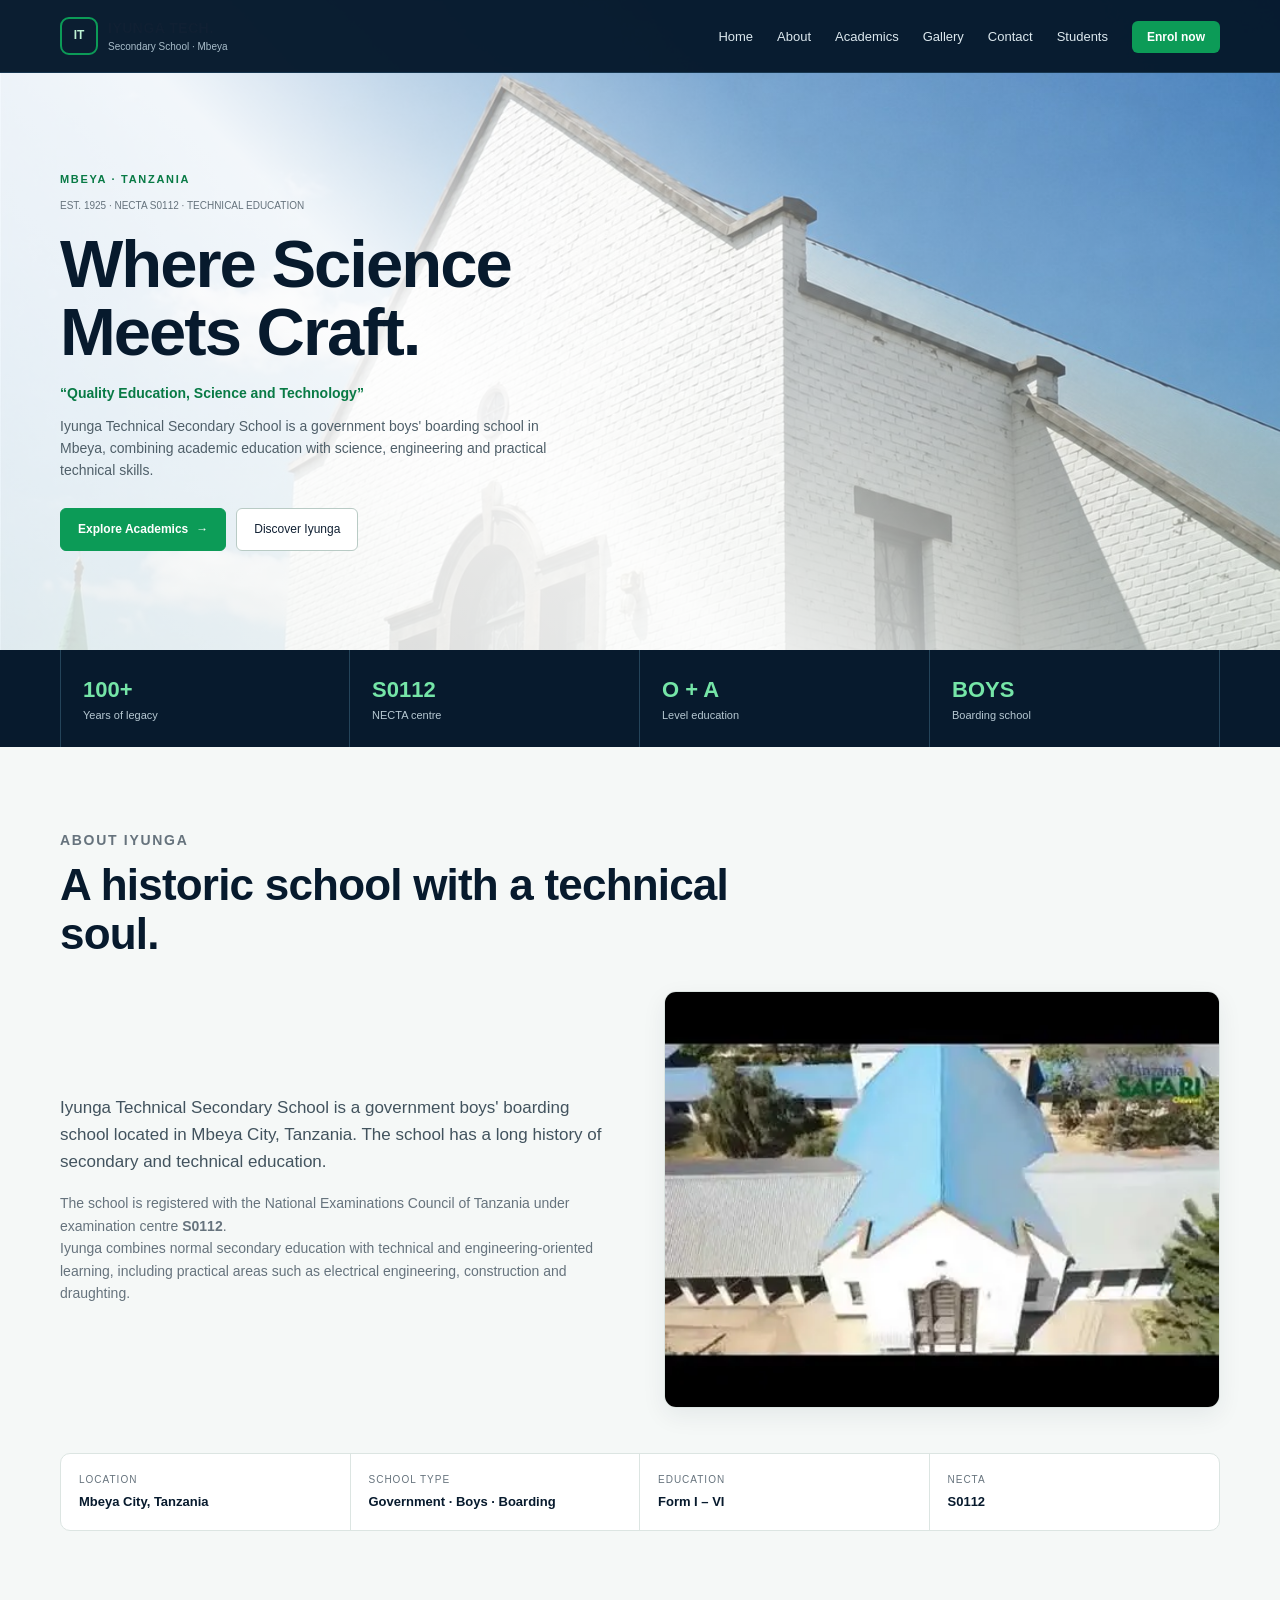
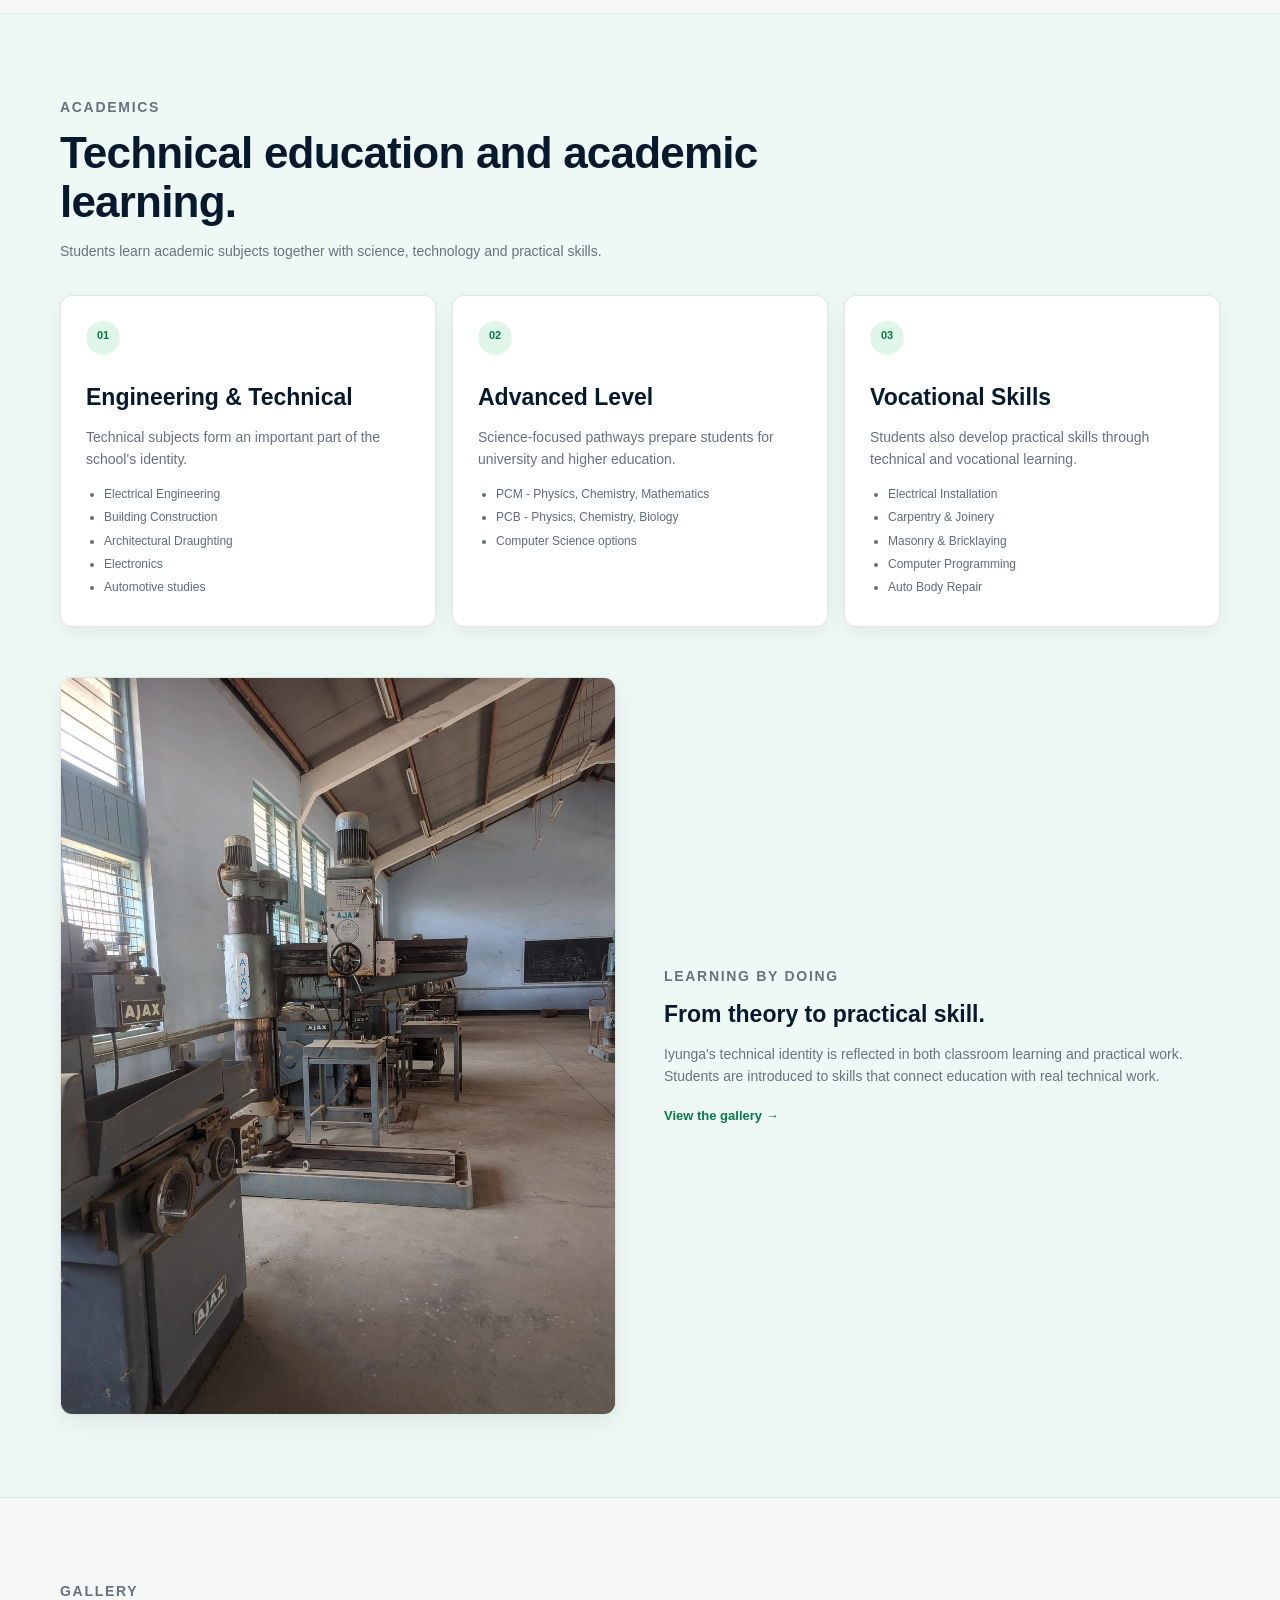
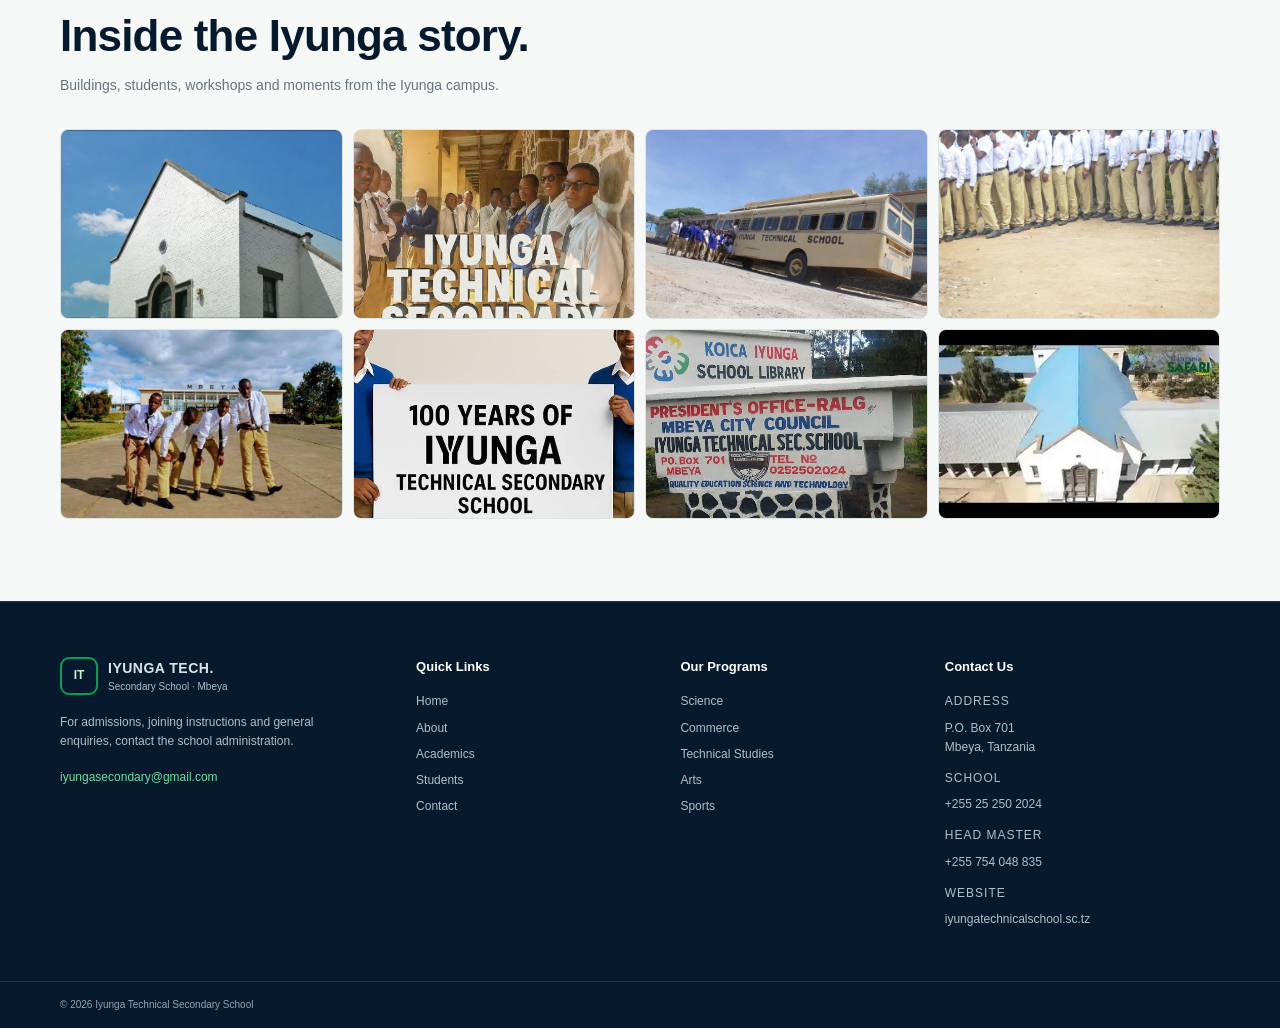
==== commit 399ca597: "add CRUD simulation with local storage" ====
--- a/frontend/index.html
+++ b/frontend/index.html
@@ -1,5 +1,6 @@
 <!DOCTYPE html>
 <html lang="en">
+
 <head>
     <meta charset="UTF-8">
     <meta name="viewport" content="width=device-width, initial-scale=1.0">
@@ -7,8 +8,33 @@
     <title>Iyunga Technical Secondary School | Mbeya</title>
     <link rel="stylesheet" href="static/style.css">
 </head>
+
 <body>
-    <div id="header"></div>
+    <header class="site-header" id="siteHeader">
+        <div class="container header-inner">
+            <a class="brand" href="index.html">
+                <span class="brand-mark">IT</span>
+                <span class="brand-text">
+                    <strong>IYUNGA TECH.</strong>
+                    <small>Secondary School · Mbeya</small>
+                </span>
+            </a>
+
+            <button class="nav-toggle" id="navToggle" type="button" aria-label="Open navigation">☰</button>
+
+            <nav class="nav-shell" id="navShell">
+                <ul class="nav-links">
+                    <li><a class="nav-link" href="index.html">Home</a></li>
+                    <li><a class="nav-link" href="index.html#about">About</a></li>
+                    <li><a class="nav-link" href="index.html#academics">Academics</a></li>
+                    <li><a class="nav-link" href="index.html#gallery">Gallery</a></li>
+                    <li><a class="nav-link" href="index.html#contacts">Contact</a></li>
+                    <li><a class="nav-link" href="students.html">Students</a></li>
+                    <li><a class="nav-btn" href="add-students.html">Enrol now</a></li>
+                </ul>
+            </nav>
+        </div>
+    </header>
 
     <main>
         <section id="home" class="hero">
@@ -46,8 +72,10 @@
                 <h2>A historic school with a technical soul.</h2>
                 <div class="two-columns">
                     <div>
-                        <p class="lead">Iyunga Technical Secondary School is a government boys' boarding school located in
-                            Mbeya City, Tanzania. The school has a long history of secondary and technical education.</p>
+                        <p class="lead">Iyunga Technical Secondary School is a government boys' boarding school located
+                            in
+                            Mbeya City, Tanzania. The school has a long history of secondary and technical education.
+                        </p>
                         <p>The school is registered with the National Examinations Council of Tanzania under
                             examination centre <strong>S0112</strong>.</p>
                         <p>Iyunga combines normal secondary education with technical and engineering-oriented
@@ -148,8 +176,56 @@
         </section>
     </main>
 
-    <div id="footer"></div>
+    <footer id="contacts" class="footer">
+        <div class="container footer-grid">
+            <div class="footer-intro">
+                <div class="footer-brand">
+                    <span class="brand-mark">IT</span>
+                    <span>
+                        <strong>IYUNGA TECH.</strong>
+                        <small>Secondary School · Mbeya</small>
+                    </span>
+                </div>
+                <p>For admissions, joining instructions and general enquiries, contact the school administration.</p>
+                <a href="mailto:iyungasecondary@gmail.com">iyungasecondary@gmail.com</a>
+            </div>
+
+            <div>
+                <h3>Quick Links</h3>
+                <a href="index.html">Home</a>
+                <a href="index.html#about">About</a>
+                <a href="index.html#academics">Academics</a>
+                <a href="students.html">Students</a>
+                <a href="index.html#contacts">Contact</a>
+            </div>
+
+            <div>
+                <h3>Our Programs</h3>
+                <span>Science</span>
+                <span>Commerce</span>
+                <span>Technical Studies</span>
+                <span>Arts</span>
+                <span>Sports</span>
+            </div>
+
+            <div class="contact-details">
+                <h3>Contact Us</h3>
+                <p><span>ADDRESS</span>P.O. Box 701<br>Mbeya, Tanzania</p>
+                <p><span>SCHOOL</span>+255 25 250 2024</p>
+                <p><span>HEAD MASTER</span>+255 754 048 835</p>
+                <p><span>WEBSITE</span>iyungatechnicalschool.sc.tz</p>
+            </div>
+        </div>
+
+        <div class="footer-bottom">
+            <div class="container">
+                <span>© <span id="year"></span> Iyunga Technical Secondary School</span>
+            </div>
+        </div>
+    </footer>
+
     <button class="back-top" id="backTop" type="button" aria-label="Back to top">↑</button>
     <script src="static/script.js"></script>
 </body>
-</html>
+
+</html>
--- a/frontend/static/style.css
+++ b/frontend/static/style.css
@@ -9,15 +9,20 @@
 }
 
 :root {
-    --bg: #071019;
-    --bg-soft: #0b151e;
-    --panel: #0e1923;
-    --panel-light: #111f2b;
-    --line: #22323e;
-    --text: #f1f5f3;
-    --muted: #9aa8a9;
-    --green: #10c66b;
-    --green-light: #35e58a;
+    --navy: #071a2d;
+    --navy-light: #0d2940;
+    --green: #0c9b57;
+    --green-dark: #087a45;
+    --green-light: #dff6e9;
+    --aqua: #29c7c2;
+    --aqua-light: #e0f9f7;
+    --blue: #2384d8;
+    --blue-light: #e6f2ff;
+    --bg: #f5f8f7;
+    --white: #ffffff;
+    --text: #102033;
+    --muted: #66737d;
+    --line: #dce5e2;
     --max: 1160px;
 }
 
@@ -52,8 +57,6 @@
     width: min(92%, var(--max));
     margin: 0 auto;
 }
-
-/* HEADER */
 
 .site-header {
     position: fixed;
@@ -61,8 +64,8 @@
     left: 0;
     right: 0;
     z-index: 100;
-    background: rgba(4, 10, 15, .96);
-    border-bottom: 1px solid var(--line);
+    background: rgba(7, 26, 45, .98);
+    border-bottom: 1px solid #17364f;
 }
 
 .header-inner {
@@ -84,8 +87,8 @@
     display: grid;
     place-items: center;
     border: 2px solid var(--green);
-    border-radius: 8px;
-    color: var(--green-light);
+    border-radius: 9px;
+    color: #bff4d5;
     font-size: 12px;
     font-weight: 700;
 }
@@ -100,21 +103,21 @@
 .brand-text small,
 .footer-brand small {
     display: block;
-    color: var(--muted);
+    color: #a9bdca;
     font-size: 10px;
 }
 
 .nav-links {
     display: flex;
     align-items: center;
-    gap: 26px;
+    gap: 24px;
     list-style: none;
 }
 
 .nav-link {
     position: relative;
     padding: 25px 0 21px;
-    color: #d4dcda;
+    color: #dce8ee;
     font-size: 13px;
 }
 
@@ -125,13 +128,13 @@
     bottom: 14px;
     width: 0;
     height: 2px;
-    background: var(--green);
+    background: var(--aqua);
     transition: width .25s ease;
 }
 
 .nav-link:hover,
 .nav-link.active {
-    color: var(--green-light);
+    color: #72e0a5;
 }
 
 .nav-link:hover::after,
@@ -141,29 +144,27 @@
 
 .nav-btn {
     padding: 9px 15px;
-    border-radius: 5px;
+    border-radius: 6px;
     background: var(--green);
-    color: #03100a;
+    color: #fff;
     font-size: 12px;
     font-weight: 700;
-    transition: transform .2s ease, box-shadow .2s ease;
+    transition: transform .2s ease, background .2s ease;
 }
 
 .nav-btn:hover {
     transform: translateY(-2px);
-    box-shadow: 0 7px 20px rgba(16, 198, 107, .25);
+    background: var(--green-dark);
 }
 
 .nav-toggle {
     display: none;
-    color: var(--text);
+    color: #fff;
     background: transparent;
-    border: 1px solid var(--line);
-    border-radius: 5px;
+    border: 1px solid #365166;
+    border-radius: 6px;
     padding: 7px 10px;
 }
-
-/* BUTTONS */
 
 .button {
     display: inline-flex;
@@ -171,47 +172,47 @@
     justify-content: center;
     gap: 8px;
     padding: 11px 17px;
-    border: 1px solid #34434d;
-    border-radius: 5px;
+    border: 1px solid #b9cbc5;
+    border-radius: 6px;
     color: var(--text);
-    background: transparent;
+    background: var(--white);
     font-size: 12px;
     transition: .25s ease;
 }
 
 .button:hover {
     border-color: var(--green);
+    color: var(--green-dark);
     transform: translateY(-2px);
 }
 
 .button.primary {
     border-color: var(--green);
     background: var(--green);
-    color: #03100a;
+    color: #fff;
     font-weight: 700;
 }
 
 .button.primary:hover {
-    background: var(--green-light);
-    box-shadow: 0 8px 22px rgba(16, 198, 107, .18);
-}
-
-/* HOME */
+    background: var(--green-dark);
+    color: #fff;
+    box-shadow: 0 8px 20px rgba(12, 155, 87, .18);
+}
 
 .hero {
-    min-height: 680px;
+    min-height: 650px;
     position: relative;
     display: flex;
     align-items: center;
     overflow: hidden;
-    border-bottom: 1px solid var(--line);
+    background: var(--white);
 }
 
 .hero-image {
     position: absolute;
     inset: 0;
     background:
-        linear-gradient(90deg, rgba(3, 10, 15, .98) 0%, rgba(3, 10, 15, .88) 42%, rgba(3, 10, 15, .28) 100%),
+        linear-gradient(45deg, rgba(255, 255, 255, .8) 0%, rgba(255, 255, 255, .92) 38%, rgba(255, 255, 255, .28) 67%, rgba(255, 255, 255, .05) 100%),
         url("../images/hero.jpg") center / cover no-repeat;
 }
 
@@ -222,12 +223,12 @@
 }
 
 .hero-copy {
-    width: min(570px, 100%);
+    width: min(560px, 100%);
 }
 
 .eyebrow {
     margin-bottom: 9px;
-    color: var(--green);
+    color: var(--green-dark);
     font-size: 11px;
     font-weight: 700;
     letter-spacing: 1.7px;
@@ -244,18 +245,20 @@
     font-size: clamp(42px, 6vw, 67px);
     line-height: 1.02;
     letter-spacing: -2px;
+    color: var(--navy);
 }
 
 .motto {
     margin-top: 16px;
-    color: var(--green-light);
+    color: var(--green-dark);
     font-size: 14px;
+    font-weight: 600;
 }
 
 .hero-text {
     max-width: 520px;
     margin-top: 10px;
-    color: #c2cdca;
+    color: #4f5f69;
     font-size: 14px;
 }
 
@@ -267,8 +270,7 @@
 }
 
 .facts {
-    background: #0a151e;
-    border-bottom: 1px solid var(--line);
+    background: var(--navy);
 }
 
 .facts-grid {
@@ -278,11 +280,11 @@
 
 .facts-grid div {
     padding: 22px;
-    border-right: 1px solid var(--line);
+    border-right: 1px solid #24445a;
 }
 
 .facts-grid div:first-child {
-    border-left: 1px solid var(--line);
+    border-left: 1px solid #24445a;
 }
 
 .facts strong,
@@ -291,26 +293,24 @@
 }
 
 .facts strong {
-    color: var(--green-light);
+    color: #75e5a7;
     font-size: 22px;
 }
 
 .facts span {
-    color: var(--muted);
+    color: #b6c8d2;
     font-size: 11px;
 }
 
-/* SECTIONS */
-
 .section {
-    padding: 90px 0;
+    padding: 82px 0;
     background: var(--bg);
 }
 
 .dark-section {
-    background: #050d14;
-    border-top: 1px solid var(--line);
-    border-bottom: 1px solid var(--line);
+    background: #eef8f5;
+    border-top: 1px solid #d6ebe3;
+    border-bottom: 1px solid #d6ebe3;
 }
 
 .section h2 {
@@ -319,11 +319,13 @@
     font-size: clamp(30px, 4vw, 44px);
     line-height: 1.12;
     letter-spacing: -.8px;
+    color: var(--navy);
 }
 
 .section h3 {
     margin-bottom: 10px;
     font-size: 23px;
+    color: var(--navy);
 }
 
 .section p {
@@ -339,7 +341,7 @@
 
 .lead {
     margin-bottom: 17px;
-    color: #d9e2df !important;
+    color: #42535e !important;
     font-size: 17px !important;
 }
 
@@ -353,8 +355,9 @@
 .image-box {
     overflow: hidden;
     border: 1px solid var(--line);
-    border-radius: 8px;
-    background: var(--panel);
+    border-radius: 12px;
+    background: var(--white);
+    box-shadow: 0 8px 25px rgba(12, 45, 55, .07);
 }
 
 .image-box img {
@@ -373,13 +376,13 @@
     grid-template-columns: repeat(4, 1fr);
     margin-top: 45px;
     border: 1px solid var(--line);
-    border-radius: 7px;
+    border-radius: 10px;
     overflow: hidden;
+    background: var(--white);
 }
 
 .details div {
     padding: 18px;
-    background: var(--panel);
     border-right: 1px solid var(--line);
 }
 
@@ -401,14 +404,14 @@
 }
 
 .details strong {
-    color: #eaf2ef;
+    color: var(--navy);
     font-size: 13px;
 }
 
 .cards {
     display: grid;
     grid-template-columns: repeat(3, 1fr);
-    gap: 14px;
+    gap: 16px;
 }
 
 .card {
@@ -416,21 +419,29 @@
     padding: 25px;
     min-height: 270px;
     border: 1px solid var(--line);
-    border-radius: 8px;
-    background: var(--panel);
-    transition: transform .25s ease, border-color .25s ease;
+    border-radius: 12px;
+    background: var(--white);
+    box-shadow: 0 6px 20px rgba(12, 45, 55, .06);
+    transition: transform .25s ease, border-color .25s ease, box-shadow .25s ease;
 }
 
 .card:hover {
     transform: translateY(-5px);
-    border-color: #26734f;
+    border-color: #8bd8b1;
+    box-shadow: 0 12px 28px rgba(12, 45, 55, .1);
 }
 
 .card-number {
     display: block;
-    margin-bottom: 28px;
-    color: var(--green);
-    font-size: 12px;
+    width: 34px;
+    height: 34px;
+    padding-top: 6px;
+    margin-bottom: 24px;
+    border-radius: 50%;
+    background: var(--green-light);
+    color: var(--green-dark);
+    text-align: center;
+    font-size: 11px;
     font-weight: 700;
 }
 
@@ -440,7 +451,7 @@
 
 .card ul {
     padding-left: 18px;
-    color: #b8c4c0;
+    color: #5e6d76;
     font-size: 12px;
 }
 
@@ -455,11 +466,13 @@
 .text-link {
     display: inline-block;
     margin-top: 18px;
-    color: var(--green-light);
+    color: var(--green-dark);
     font-size: 13px;
+    font-weight: 600;
 }
 
 .text-link:hover {
+    color: var(--aqua);
     text-decoration: underline;
 }
 
@@ -473,7 +486,7 @@
     height: 190px;
     object-fit: cover;
     border: 1px solid var(--line);
-    border-radius: 6px;
+    border-radius: 8px;
     transition: transform .3s ease, opacity .3s ease;
 }
 
@@ -482,40 +495,43 @@
     opacity: .88;
 }
 
-/* PAGE HEADERS */
-
 .page-main {
     padding-top: 72px;
 }
 
 .page-hero {
-    padding: 70px 0 48px;
+    padding: 68px 0 48px;
+    display: flex;
+    flex-direction: column;
+    align-items: center;
+    justify-content: center;
+    min-height: calc(100vh - 70px);
     background:
-        linear-gradient(90deg, rgba(4, 12, 18, .96), rgba(4, 12, 18, .72)),
+        linear-gradient(90deg, rgba(7, 26, 45, .93), rgba(7, 26, 45, .72)),
         url("../images/hero.jpg") center / cover no-repeat;
-    border-bottom: 1px solid var(--line);
+    border-bottom: 4px solid var(--green);
 }
 
 .page-hero.compact {
     padding-bottom: 42px;
+    min-height: 100vh;
 }
 
 .page-hero h1 {
     margin-bottom: 8px;
     font-size: clamp(36px, 5vw, 52px);
     line-height: 1.05;
+    color: #fff;
 }
 
 .page-hero p:not(.eyebrow) {
     max-width: 650px;
-    color: #bac7c3;
+    color: #d2e0e7;
     font-size: 14px;
 }
 
-/* REGISTRATION */
-
 .registration-section {
-    background: #070f16;
+    background: var(--bg);
 }
 
 .form-heading {
@@ -530,15 +546,16 @@
     margin-bottom: 0;
 }
 
-.form-heading > p {
+.form-heading>p {
     max-width: 440px;
 }
 
 .registration-form {
     padding: 28px;
     border: 1px solid var(--line);
-    border-radius: 9px;
-    background: #0b151e;
+    border-radius: 12px;
+    background: var(--white);
+    box-shadow: 0 8px 28px rgba(12, 45, 55, .07);
 }
 
 .form-section {
@@ -553,7 +570,7 @@
 
 .section-title {
     margin-bottom: 18px !important;
-    color: var(--green-light);
+    color: var(--green-dark) !important;
     font-size: 16px !important;
 }
 
@@ -566,7 +583,7 @@
 .input-grp label {
     display: block;
     margin-bottom: 6px;
-    color: #c9d4d1;
+    color: #43535d;
     font-size: 11px;
 }
 
@@ -574,30 +591,26 @@
 .input-grp select {
     width: 100%;
     padding: 11px 12px;
-    border: 1px solid #2b3b46;
-    border-radius: 5px;
+    border: 1px solid #cbd8d4;
+    border-radius: 6px;
     outline: none;
     color: var(--text);
-    background: #111e29;
+    background: #fbfdfc;
     font-size: 12px;
     transition: border-color .2s ease, box-shadow .2s ease;
 }
 
 .input-grp input:focus,
 .input-grp select:focus {
-    border-color: var(--green);
-    box-shadow: 0 0 0 2px rgba(16, 198, 107, .08);
-}
-
-.input-grp select option {
-    background: #111e29;
+    border-color: var(--aqua);
+    box-shadow: 0 0 0 3px rgba(41, 199, 194, .1);
 }
 
 .docs {
     padding: 15px;
-    border: 1px solid #236c4b;
-    border-radius: 6px;
-    background: rgba(16, 198, 107, .06);
+    border: 1px solid #b8dfca;
+    border-radius: 8px;
+    background: var(--green-light);
 }
 
 .docs .section-title {
@@ -605,7 +618,7 @@
 }
 
 .docs p {
-    color: #b9d1c5;
+    color: #426354;
     font-size: 12px;
 }
 
@@ -617,15 +630,13 @@
 }
 
 .form-message {
-    color: var(--green-light) !important;
+    color: var(--green-dark) !important;
     font-size: 12px !important;
 }
 
 .form-message:not(.show) {
     display: none;
 }
-
-/* STUDENTS */
 
 .page-actions {
     display: flex;
@@ -642,14 +653,16 @@
 .table-box {
     overflow-x: auto;
     border: 1px solid var(--line);
-    border-radius: 8px;
+    border-radius: 10px;
+    background: var(--white);
+    box-shadow: 0 7px 24px rgba(12, 45, 55, .06);
 }
 
 .student-table {
     width: 100%;
     min-width: 650px;
     border-collapse: collapse;
-    background: var(--panel);
+    background: var(--white);
 }
 
 .student-table th,
@@ -661,28 +674,32 @@
 }
 
 .student-table th {
-    color: #cbd7d3;
-    background: #101c26;
+    background: #edf8f3;
+    color: var(--green-dark);
+    font-size: 11px;
 }
 
 .student-table td {
-    color: var(--muted);
+    color: #52626c;
+}
+
+.student-table tr:hover td {
+    background: #f7fcfa;
 }
 
 .student-table tr:last-child td {
     border-bottom: 0;
 }
 
-/* FOOTER */
-
 .footer {
-    background: #030a10;
-    border-top: 1px solid var(--line);
+    background: var(--navy);
+    color: #d8e5eb;
+    border-top: 1px solid #17364f;
 }
 
 .footer-grid {
     display: grid;
-    grid-template-columns: 1.5fr 1fr 1fr 1.2fr;
+    grid-template-columns: 1.4fr 1fr 1fr 1.2fr;
     gap: 35px;
     padding: 55px 0 40px;
 }
@@ -694,110 +711,134 @@
     margin-bottom: 18px;
 }
 
-.footer-intro > p {
-    max-width: 300px;
-    margin-bottom: 13px;
-    color: var(--muted);
-    font-size: 12px;
-}
-
-.footer-intro > a {
-    color: var(--green-light);
-    font-size: 12px;
-}
-
-.footer h3 {
-    margin-bottom: 14px;
-    color: #e8efec;
+.footer-grid h3 {
+    margin-bottom: 15px;
+    color: #fff;
     font-size: 13px;
 }
 
-.footer-grid > div:not(.footer-intro) > a,
-.footer-grid > div:not(.footer-intro) > span {
+.footer-grid>div:not(.footer-intro) a,
+.footer-grid>div:not(.footer-intro) span {
     display: block;
     margin: 7px 0;
-    color: var(--muted);
+    color: #afc0c9;
     font-size: 12px;
 }
 
-.footer-grid > div:not(.footer-intro) > a:hover {
-    color: var(--green-light);
+.footer-grid a:hover {
+    color: #72e0a5;
+}
+
+.footer-intro p {
+    max-width: 280px;
+    margin-bottom: 12px;
+    color: #aebfc8;
+    font-size: 12px;
+}
+
+.footer-intro>a {
+    color: #71dca2;
+    font-size: 12px;
 }
 
 .contact-details p {
-    margin: 7px 0;
-    color: var(--muted);
+    margin-bottom: 12px;
+    color: #afc0c9;
     font-size: 12px;
 }
 
 .contact-details p span {
     display: block;
     margin-bottom: 2px;
-    color: #687b78;
+    color: #6ee3a2;
     font-size: 9px;
     letter-spacing: 1px;
 }
 
 .footer-bottom {
-    border-top: 1px solid var(--line);
-}
-
-.footer-bottom .container {
-    display: flex;
-    justify-content: space-between;
-    padding: 16px 0;
-    color: #667572;
+    padding: 15px 0;
+    border-top: 1px solid #1e3b50;
+    color: #8fa5b1;
     font-size: 10px;
 }
-
-/* BACK TO TOP */
 
 .back-top {
     position: fixed;
     right: 22px;
     bottom: 22px;
-    z-index: 20;
-    width: 38px;
-    height: 38px;
-    border: 1px solid #315044;
+    width: 42px;
+    height: 42px;
+    display: none;
+    border: 0;
     border-radius: 50%;
-    color: var(--green-light);
-    background: #09151d;
-    opacity: 0;
-    pointer-events: none;
-    transition: .25s ease;
+    background: var(--green);
+    color: #fff;
+    font-size: 18px;
+    box-shadow: 0 8px 20px rgba(12, 155, 87, .25);
 }
 
 .back-top.visible {
-    opacity: 1;
-    pointer-events: auto;
-}
-
-.back-top:hover {
-    background: var(--green);
-    color: #03100a;
-}
-
-/* MOBILE */
-
-@media (max-width: 800px) {
-    .header-inner {
-        min-height: 65px;
-    }
-
+    display: block;
+}
+
+.table-button {
+    display: inline-flex;
+    align-items: center;
+    justify-content: center;
+    min-width: 62px;
+    padding: 7px 11px;
+    border: 1px solid transparent;
+    border-radius: 5px;
+    font-size: 11px;
+    font-weight: 600;
+    line-height: 1;
+    cursor: pointer;
+    transition: background .2s ease, border-color .2s ease, color .2s ease, transform .2s ease;
+}
+
+.table-button:hover {
+    transform: translateY(-1px);
+}
+
+.table-button.edit {
+    margin-right: 5px;
+    border-color: #9bc9ed;
+    background: var(--blue-light);
+    color: #1769a8;
+}
+
+.table-button.edit:hover {
+    border-color: var(--blue);
+    background: var(--blue);
+    color: #fff;
+}
+
+.table-button.delete {
+    border-color: #efb2b2;
+    background: #fff0f0;
+    color: #c03939;
+}
+
+.table-button.delete:hover {
+    border-color: #d93636;
+    background: #d93636;
+    color: #fff;
+}
+
+@media (max-width: 850px) {
     .nav-toggle {
         display: block;
     }
 
     .nav-shell {
+        display: none;
         position: absolute;
-        top: 65px;
+        top: 72px;
         left: 0;
         right: 0;
-        display: none;
-        padding: 10px 4%;
-        background: #050c12;
-        border-bottom: 1px solid var(--line);
+        padding: 12px 4%;
+        background: var(--navy);
+        border-bottom: 1px solid #24445a;
     }
 
     .nav-shell.open {
@@ -809,12 +850,12 @@
     }
 
     .nav-links li {
-        border-bottom: 1px solid var(--line);
+        margin: 0;
     }
 
     .nav-link {
         display: block;
-        padding: 13px 0;
+        padding: 12px 4px;
     }
 
     .nav-link::after {
@@ -823,7 +864,7 @@
 
     .nav-btn {
         display: inline-block;
-        margin: 12px 0;
+        margin: 8px 0 5px;
     }
 
     .hero {
@@ -832,77 +873,93 @@
 
     .hero-image {
         background:
-            linear-gradient(90deg, rgba(3, 10, 15, .95), rgba(3, 10, 15, .72)),
+            linear-gradient(180deg, rgba(255, 255, 255, .97) 0%, rgba(255, 255, 255, .91) 48%, rgba(255, 255, 255, .35) 100%),
             url("../images/hero.jpg") center / cover no-repeat;
     }
 
-    .facts-grid {
+    .hero-copy {
+        max-width: 500px;
+    }
+
+    .facts-grid,
+    .details {
         grid-template-columns: repeat(2, 1fr);
     }
 
-    .facts-grid div {
-        border-bottom: 1px solid var(--line);
-    }
-
-    .two-columns,
+    .facts-grid div:nth-child(2),
+    .details div:nth-child(2) {
+        border-right: 0;
+    }
+
+    .two-columns {
+        grid-template-columns: 1fr;
+        gap: 30px;
+    }
+
     .cards {
         grid-template-columns: 1fr;
     }
 
-    .details {
-        grid-template-columns: repeat(2, 1fr);
-    }
-
-    .details div:nth-child(2) {
-        border-right: 0;
-    }
-
-    .details div:nth-child(-n+2) {
-        border-bottom: 1px solid var(--line);
-    }
-
     .gallery {
         grid-template-columns: repeat(2, 1fr);
     }
 
-    .gallery img {
-        height: 160px;
-    }
-
-    .form-heading {
-        display: block;
-    }
-
     .section-grid {
-        grid-template-columns: 1fr 1fr;
+        grid-template-columns: repeat(2, 1fr);
     }
 
     .footer-grid {
-        grid-template-columns: 1fr 1fr;
-    }
-}
-
-@media (max-width: 520px) {
+        grid-template-columns: repeat(2, 1fr);
+    }
+
+    .table-button {
+        min-width: 60px;
+        padding: 8px 10px;
+    }
+}
+
+@media (max-width: 560px) {
     .container {
-        width: 90%;
+        width: min(92%, 500px);
+    }
+
+    .header-inner {
+        min-height: 64px;
+    }
+
+    .brand-mark {
+        width: 34px;
+        height: 34px;
+    }
+
+    .brand-text strong {
+        font-size: 12px;
+    }
+
+    .brand-text small {
+        font-size: 9px;
+    }
+
+    .page-main {
+        padding-top: 64px;
     }
 
     .hero {
         min-height: 650px;
     }
 
+    .hero-content {
+        padding-top: 45px;
+    }
+
     .hero h1 {
-        font-size: 43px;
-    }
-
-    .section {
-        padding: 65px 0;
+        font-size: 42px;
+        letter-spacing: -1.5px;
     }
 
     .facts-grid,
     .details,
     .section-grid,
-    .gallery,
     .footer-grid {
         grid-template-columns: 1fr;
     }
@@ -910,35 +967,50 @@
     .facts-grid div,
     .details div {
         border-right: 0;
-    }
-
-    .facts-grid div:last-child {
-        border-bottom: 0;
-    }
-
-    .details div {
         border-bottom: 1px solid var(--line);
     }
 
+    .facts-grid div:last-child,
     .details div:last-child {
         border-bottom: 0;
     }
 
+    .section {
+        padding: 60px 0;
+    }
+
     .registration-form {
-        padding: 18px;
-    }
-
+        padding: 20px;
+    }
+
+    .form-heading,
     .page-actions {
-        align-items: flex-start;
-        flex-direction: column;
-    }
-
-    .form-actions {
-        align-items: stretch;
-        flex-direction: column;
-    }
-
-    .form-actions .button {
-        width: 100%;
-    }
-}
+        display: block;
+    }
+
+    .form-heading>p {
+        margin-top: 12px;
+    }
+
+    .page-actions .button {
+        margin-top: 15px;
+    }
+
+    .gallery {
+        grid-template-columns: 1fr;
+    }
+
+    .gallery img {
+        height: 230px;
+    }
+
+    .table-button {
+        min-width: 58px;
+        padding: 8px 9px;
+        font-size: 10px;
+    }
+
+    .table-button.edit {
+        margin-right: 4px;
+    }
+}
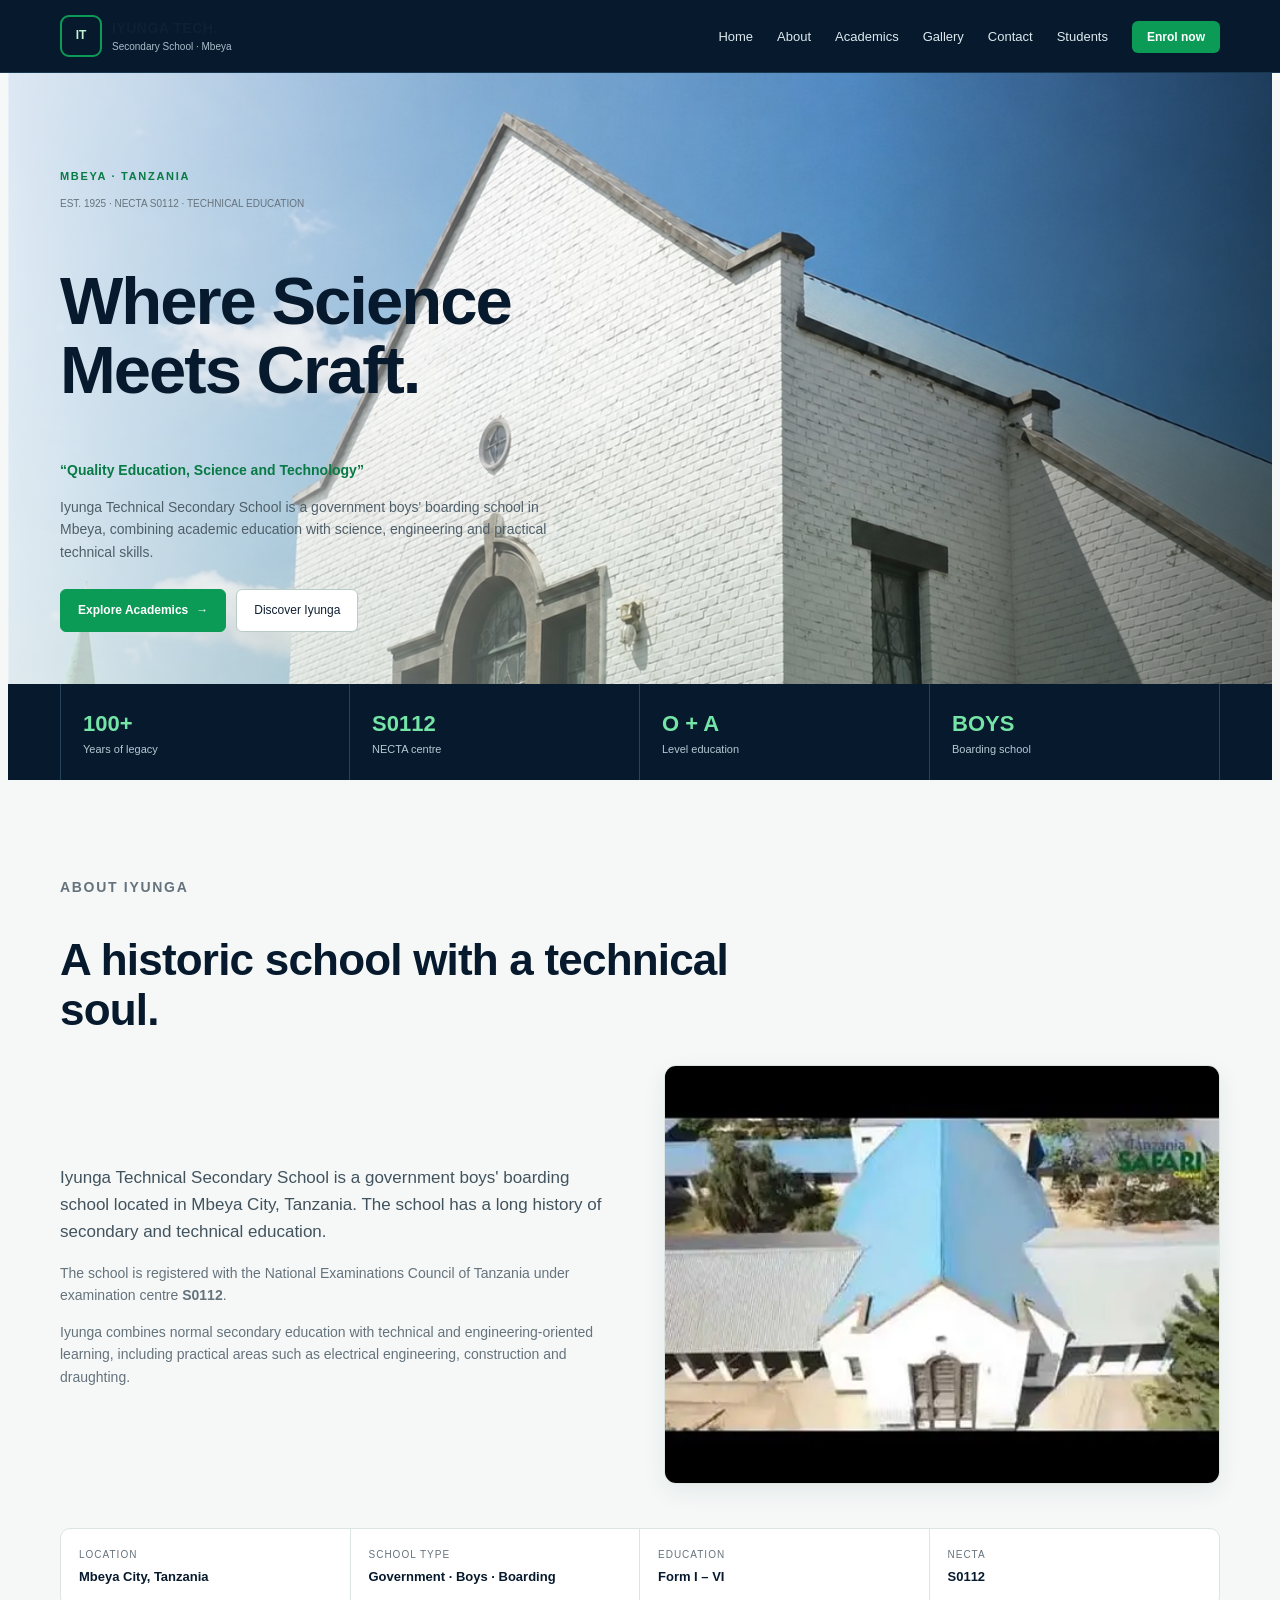
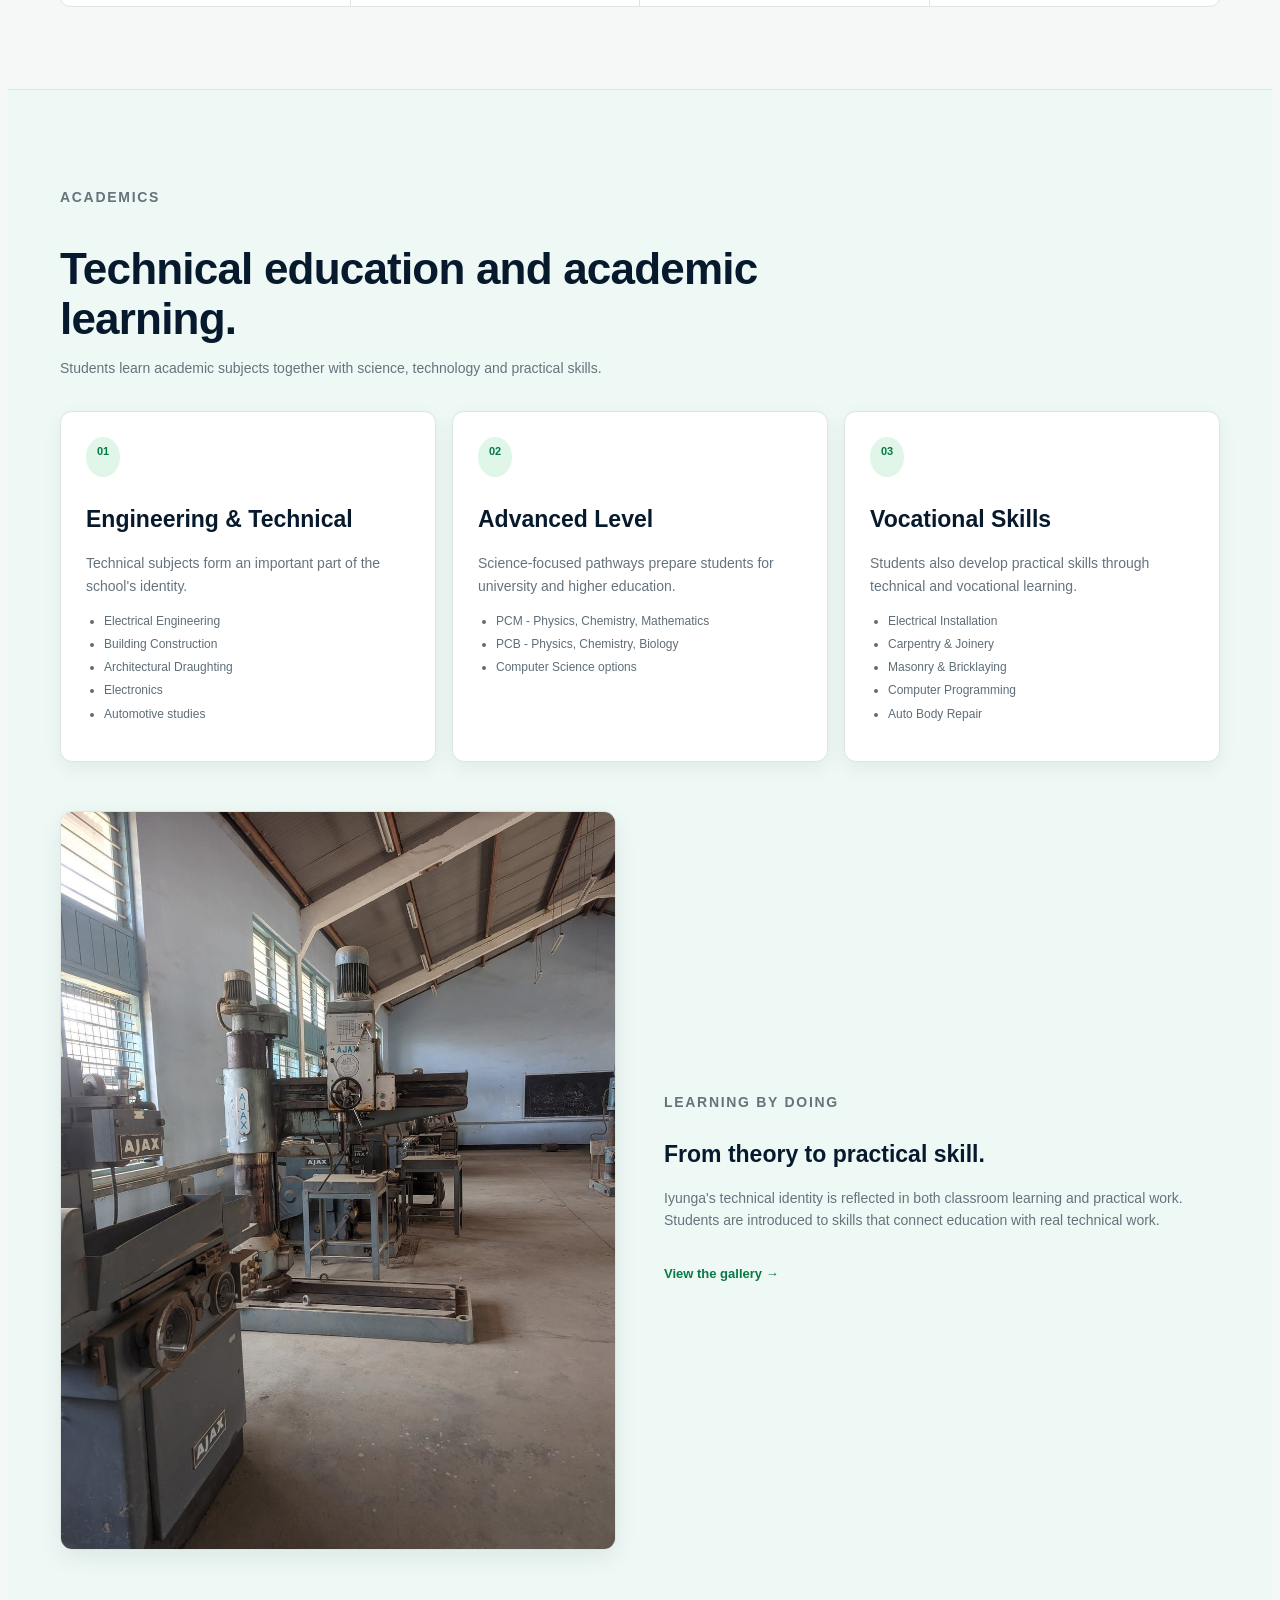
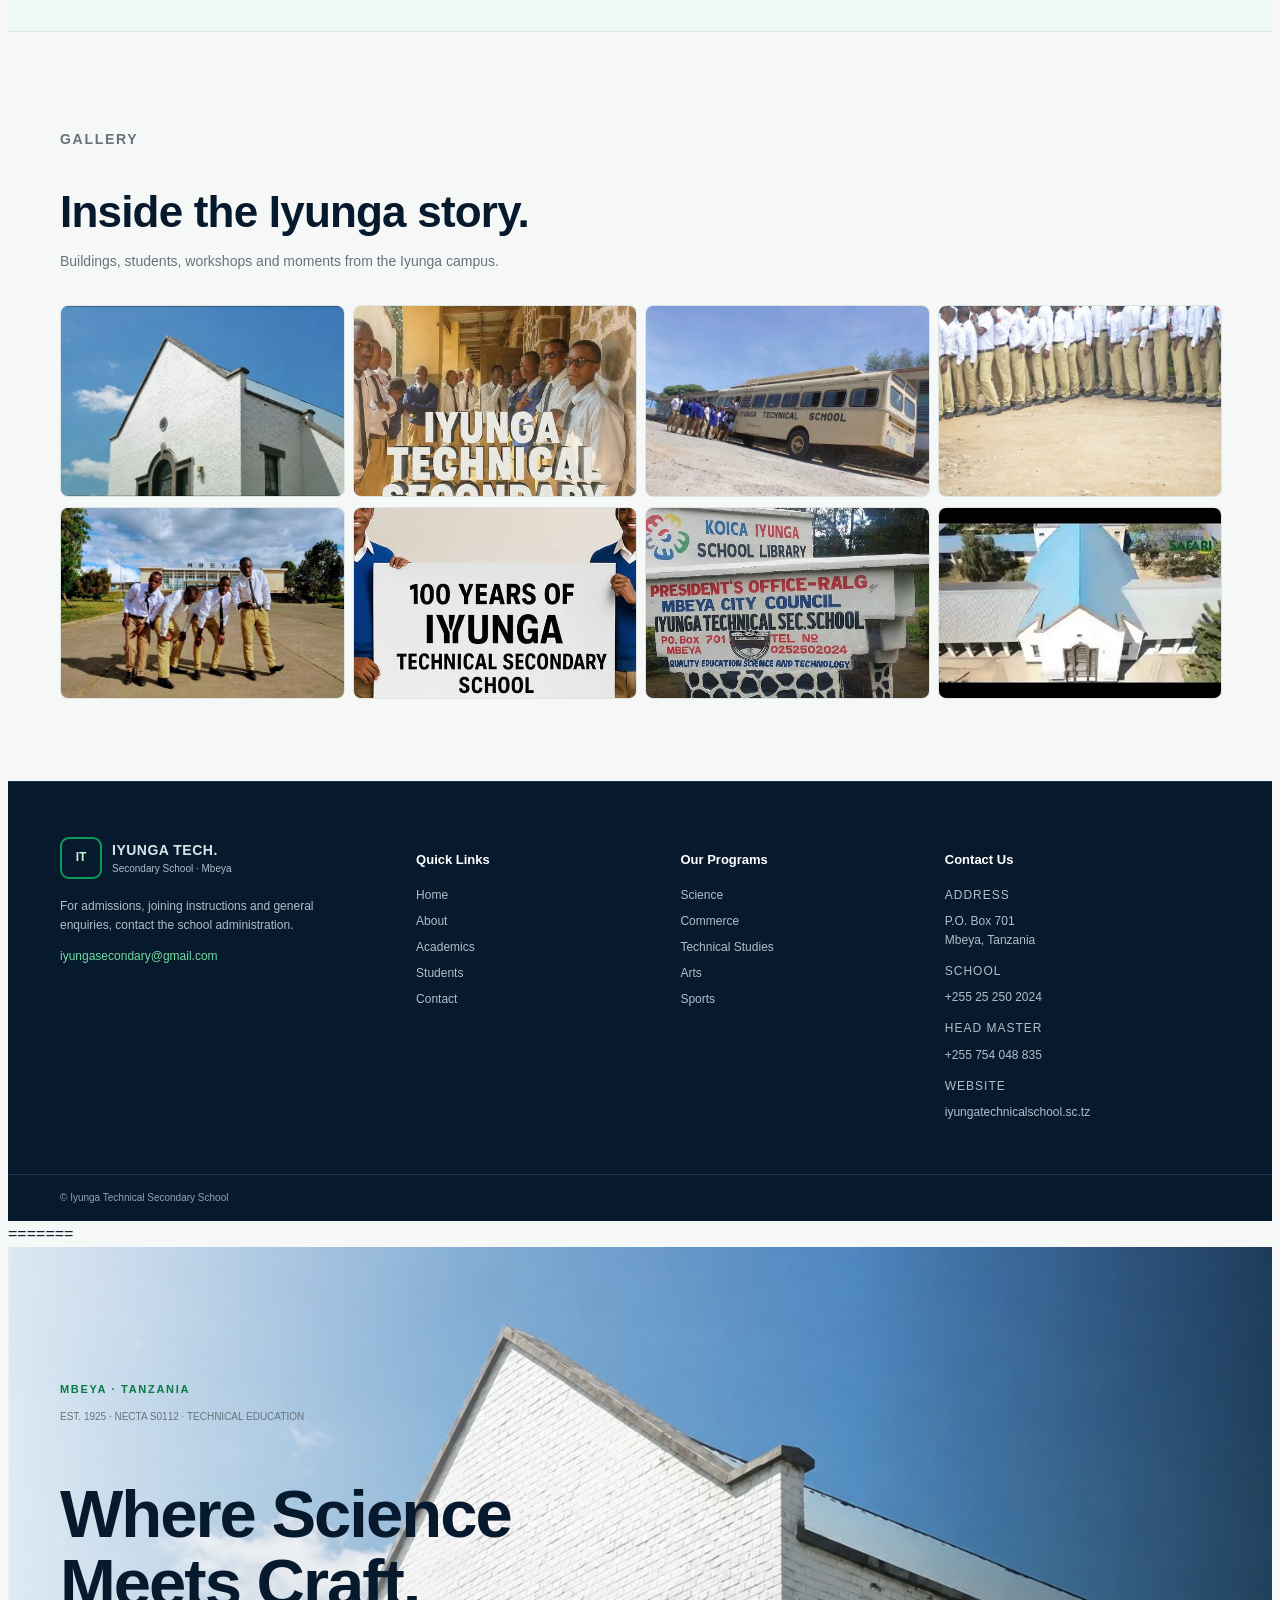
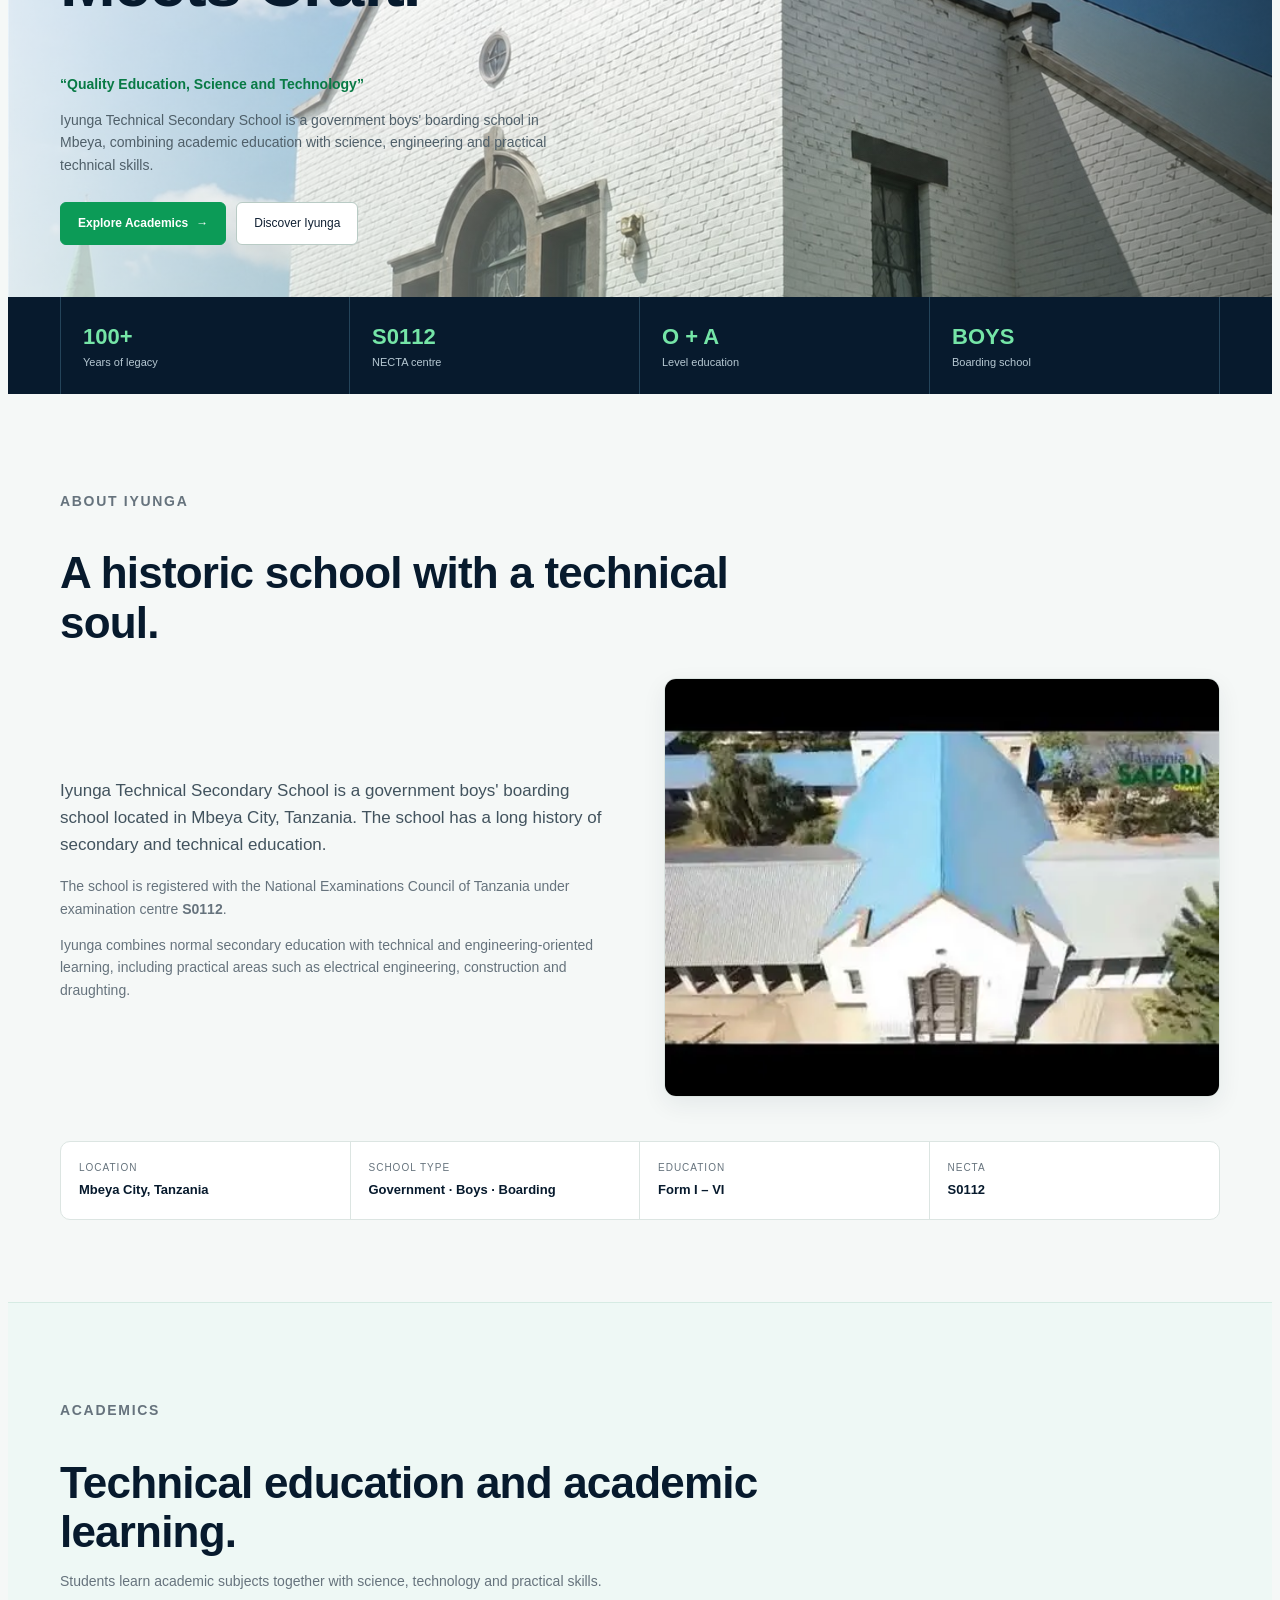
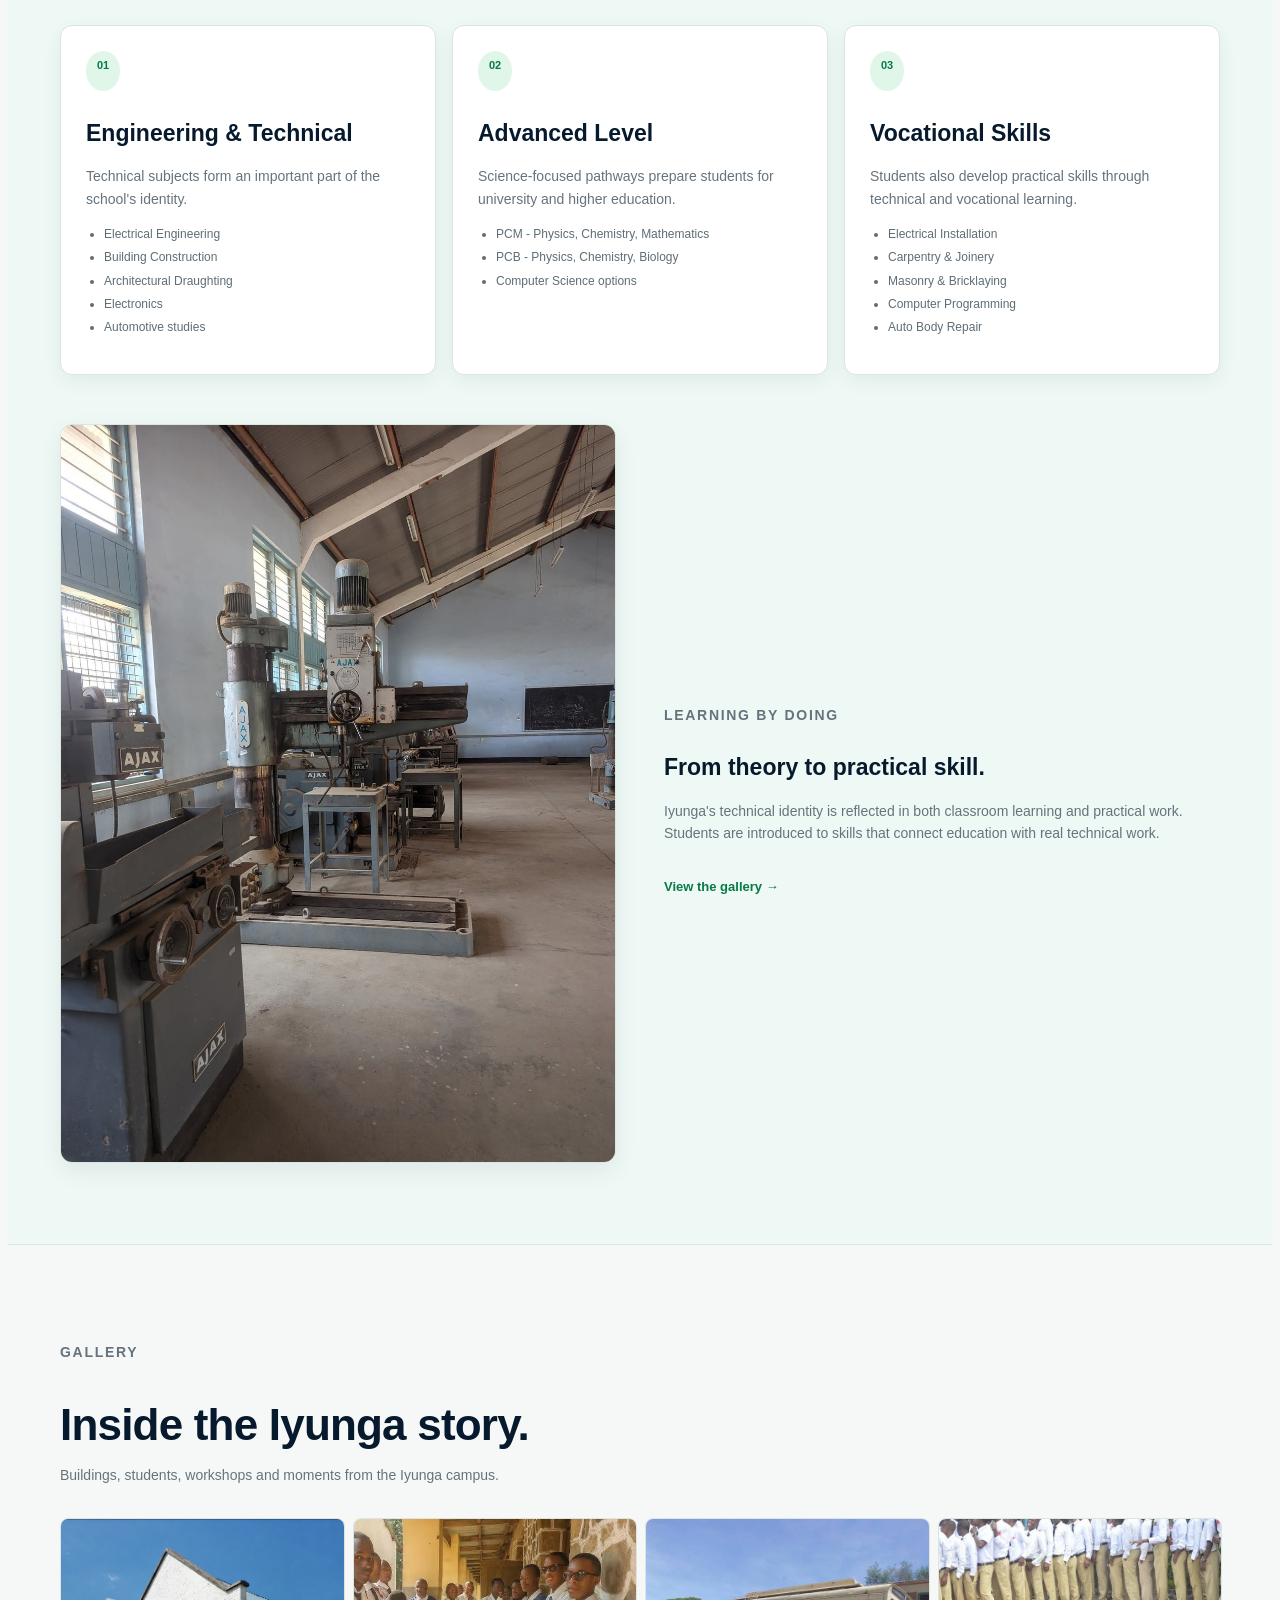
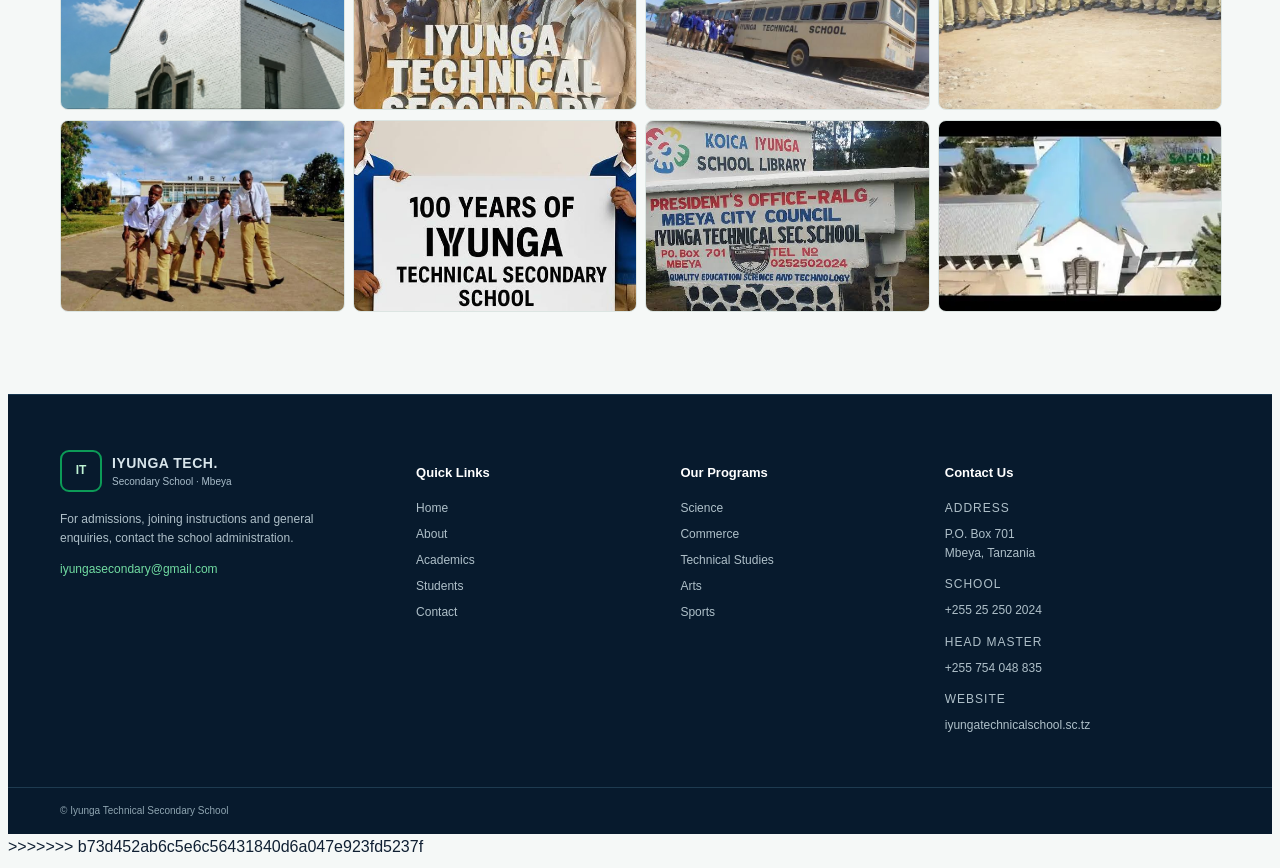
==== commit 2a1ee0c5: "Merge branch 'main' of https://github.com/daudki/iyunga-tech" ====
--- a/frontend/index.html
+++ b/frontend/index.html
@@ -1,3 +1,4 @@
+<<<<<<< HEAD
 <!DOCTYPE html>
 <html lang="en">
 
@@ -228,4 +229,236 @@
     <script src="static/script.js"></script>
 </body>
 
+=======
+<!DOCTYPE html>
+<html lang="en">
+
+<head>
+    <meta charset="UTF-8">
+    <meta name="viewport" content="width=device-width, initial-scale=1.0">
+    <meta name="description" content="Iyunga Technical Secondary School in Mbeya, Tanzania.">
+    <title>Iyunga Technical Secondary School | Mbeya</title>
+    <link rel="stylesheet" href="static/style.css">
+</head>
+
+<body>
+    <header class="site-header" id="siteHeader">
+        <div class="container header-inner">
+            <a class="brand" href="index.html">
+                <span class="brand-mark">IT</span>
+                <span class="brand-text">
+                    <strong>IYUNGA TECH.</strong>
+                    <small>Secondary School · Mbeya</small>
+                </span>
+            </a>
+
+            <button class="nav-toggle" id="navToggle" type="button" aria-label="Open navigation">☰</button>
+
+            <nav class="nav-shell" id="navShell">
+                <ul class="nav-links">
+                    <li><a class="nav-link" href="index.html">Home</a></li>
+                    <li><a class="nav-link" href="index.html#about">About</a></li>
+                    <li><a class="nav-link" href="index.html#academics">Academics</a></li>
+                    <li><a class="nav-link" href="index.html#gallery">Gallery</a></li>
+                    <li><a class="nav-link" href="index.html#contacts">Contact</a></li>
+                    <li><a class="nav-link" href="students.html">Students</a></li>
+                    <li><a class="nav-btn" href="add-students.html">Enrol now</a></li>
+                </ul>
+            </nav>
+        </div>
+    </header>
+
+    <main>
+        <section id="home" class="hero">
+            <div class="hero-image"></div>
+            <div class="container hero-content">
+                <div class="hero-copy">
+                    <p class="eyebrow">MBEYA · TANZANIA</p>
+                    <p class="school-info">EST. 1925 · NECTA S0112 · TECHNICAL EDUCATION</p>
+                    <h1>Where Science<br>Meets Craft.</h1>
+                    <p class="motto">“Quality Education, Science and Technology”</p>
+                    <p class="hero-text">
+                        Iyunga Technical Secondary School is a government boys' boarding school in Mbeya,
+                        combining academic education with science, engineering and practical technical skills.
+                    </p>
+                    <div class="buttons">
+                        <a href="#academics" class="button primary">Explore Academics <span>→</span></a>
+                        <a href="#about" class="button">Discover Iyunga</a>
+                    </div>
+                </div>
+            </div>
+        </section>
+
+        <section class="facts">
+            <div class="container facts-grid">
+                <div><strong data-count="100">100+</strong><span>Years of legacy</span></div>
+                <div><strong>S0112</strong><span>NECTA centre</span></div>
+                <div><strong>O + A</strong><span>Level education</span></div>
+                <div><strong>BOYS</strong><span>Boarding school</span></div>
+            </div>
+        </section>
+
+        <section id="about" class="section">
+            <div class="container">
+                <p class="eyebrow">ABOUT IYUNGA</p>
+                <h2>A historic school with a technical soul.</h2>
+                <div class="two-columns">
+                    <div>
+                        <p class="lead">Iyunga Technical Secondary School is a government boys' boarding school located
+                            in
+                            Mbeya City, Tanzania. The school has a long history of secondary and technical education.
+                        </p>
+                        <p>The school is registered with the National Examinations Council of Tanzania under
+                            examination centre <strong>S0112</strong>.</p>
+                        <p>Iyunga combines normal secondary education with technical and engineering-oriented
+                            learning, including practical areas such as electrical engineering, construction and
+                            draughting.</p>
+                    </div>
+                    <div class="image-box">
+                        <img src="images/iyunga.webp" alt="Iyunga Technical Secondary School campus">
+                    </div>
+                </div>
+
+                <div class="details">
+                    <div><span>Location</span><strong>Mbeya City, Tanzania</strong></div>
+                    <div><span>School type</span><strong>Government · Boys · Boarding</strong></div>
+                    <div><span>Education</span><strong>Form I &ndash; VI</strong></div>
+                    <div><span>NECTA</span><strong>S0112</strong></div>
+                </div>
+            </div>
+        </section>
+
+        <section id="academics" class="section dark-section">
+            <div class="container">
+                <p class="eyebrow">ACADEMICS</p>
+                <h2>Technical education and academic learning.</h2>
+                <p class="section-text">Students learn academic subjects together with science, technology and practical
+                    skills.</p>
+
+                <div class="cards">
+                    <article class="card">
+                        <span class="card-number">01</span>
+                        <h3>Engineering &amp; Technical</h3>
+                        <p>Technical subjects form an important part of the school's identity.</p>
+                        <ul>
+                            <li>Electrical Engineering</li>
+                            <li>Building Construction</li>
+                            <li>Architectural Draughting</li>
+                            <li>Electronics</li>
+                            <li>Automotive studies</li>
+                        </ul>
+                    </article>
+
+                    <article class="card">
+                        <span class="card-number">02</span>
+                        <h3>Advanced Level</h3>
+                        <p>Science-focused pathways prepare students for university and higher education.</p>
+                        <ul>
+                            <li>PCM - Physics, Chemistry, Mathematics</li>
+                            <li>PCB - Physics, Chemistry, Biology</li>
+                            <li>Computer Science options</li>
+                        </ul>
+                    </article>
+
+                    <article class="card">
+                        <span class="card-number">03</span>
+                        <h3>Vocational Skills</h3>
+                        <p>Students also develop practical skills through technical and vocational learning.</p>
+                        <ul>
+                            <li>Electrical Installation</li>
+                            <li>Carpentry &amp; Joinery</li>
+                            <li>Masonry &amp; Bricklaying</li>
+                            <li>Computer Programming</li>
+                            <li>Auto Body Repair</li>
+                        </ul>
+                    </article>
+                </div>
+
+                <div class="two-columns workshop">
+                    <div class="image-box">
+                        <img src="images/FB_IMG_1786392129188-web.jpg" alt="Iyunga technical workshop">
+                    </div>
+                    <div>
+                        <p class="eyebrow">LEARNING BY DOING</p>
+                        <h3>From theory to practical skill.</h3>
+                        <p>Iyunga's technical identity is reflected in both classroom learning and practical work.
+                            Students are introduced to skills that connect education with real technical work.</p>
+                        <a href="#gallery" class="text-link">View the gallery →</a>
+                    </div>
+                </div>
+            </div>
+        </section>
+
+        <section id="gallery" class="section">
+            <div class="container">
+                <p class="eyebrow">GALLERY</p>
+                <h2>Inside the Iyunga story.</h2>
+                <p class="section-text">Buildings, students, workshops and moments from the Iyunga campus.</p>
+                <div class="gallery">
+                    <img src="images/hero.jpg" alt="Iyunga campus building">
+                    <img src="images/images-2.jpeg" alt="Iyunga students on campus">
+                    <img src="images/images-3.jpeg" alt="Iyunga school bus">
+                    <img src="images/images-5.jpeg" alt="Iyunga students">
+                    <img src="images/images-4.jpeg" alt="Iyunga students in Mbeya">
+                    <img src="images/images-1.jpeg" alt="Iyunga school celebration">
+                    <img src="images/images.jpeg" alt="Iyunga school entrance">
+                    <img src="images/iyunga.webp" alt="Iyunga campus view">
+                </div>
+            </div>
+        </section>
+    </main>
+
+    <footer id="contacts" class="footer">
+        <div class="container footer-grid">
+            <div class="footer-intro">
+                <div class="footer-brand">
+                    <span class="brand-mark">IT</span>
+                    <span>
+                        <strong>IYUNGA TECH.</strong>
+                        <small>Secondary School · Mbeya</small>
+                    </span>
+                </div>
+                <p>For admissions, joining instructions and general enquiries, contact the school administration.</p>
+                <a href="mailto:iyungasecondary@gmail.com">iyungasecondary@gmail.com</a>
+            </div>
+
+            <div>
+                <h3>Quick Links</h3>
+                <a href="index.html">Home</a>
+                <a href="index.html#about">About</a>
+                <a href="index.html#academics">Academics</a>
+                <a href="students.html">Students</a>
+                <a href="index.html#contacts">Contact</a>
+            </div>
+
+            <div>
+                <h3>Our Programs</h3>
+                <span>Science</span>
+                <span>Commerce</span>
+                <span>Technical Studies</span>
+                <span>Arts</span>
+                <span>Sports</span>
+            </div>
+
+            <div class="contact-details">
+                <h3>Contact Us</h3>
+                <p><span>ADDRESS</span>P.O. Box 701<br>Mbeya, Tanzania</p>
+                <p><span>SCHOOL</span>+255 25 250 2024</p>
+                <p><span>HEAD MASTER</span>+255 754 048 835</p>
+                <p><span>WEBSITE</span>iyungatechnicalschool.sc.tz</p>
+            </div>
+        </div>
+
+        <div class="footer-bottom">
+            <div class="container">
+                <span>© <span id="year"></span> Iyunga Technical Secondary School</span>
+            </div>
+        </div>
+    </footer>
+
+    <button class="back-top" id="backTop" type="button" aria-label="Back to top">↑</button>
+    <script src="static/script.js"></script>
+</body>
+
+>>>>>>> b73d452ab6c5e6c56431840d6a047e923fd5237f
 </html>
--- a/frontend/static/style.css
+++ b/frontend/static/style.css
@@ -1,3 +1,4 @@
+<<<<<<< HEAD
 * {
     margin: 0;
     padding: 0;
@@ -212,7 +213,7 @@
     position: absolute;
     inset: 0;
     background:
-        linear-gradient(45deg, rgba(255, 255, 255, .8) 0%, rgba(255, 255, 255, .92) 38%, rgba(255, 255, 255, .28) 67%, rgba(255, 255, 255, .05) 100%),
+        linear-gradient(to right, rgba(255, 255, 255, .8) 0%, rgba(255, 255, 255, .28) 38%, rgba(255, 255, 255, .05) 67%, rgba(0, 0, 0, .5) 100%),
         url("../images/hero.jpg") center / cover no-repeat;
 }
 
@@ -1013,4 +1014,1021 @@
     .table-button.edit {
         margin-right: 4px;
     }
+=======
+* {
+    margin: 0;
+    padding: 0;
+    box-sizing: border-box;
+}
+
+html {
+    scroll-behavior: smooth;
+}
+
+:root {
+    --navy: #071a2d;
+    --navy-light: #0d2940;
+    --green: #0c9b57;
+    --green-dark: #087a45;
+    --green-light: #dff6e9;
+    --aqua: #29c7c2;
+    --aqua-light: #e0f9f7;
+    --blue: #2384d8;
+    --blue-light: #e6f2ff;
+    --bg: #f5f8f7;
+    --white: #ffffff;
+    --text: #102033;
+    --muted: #66737d;
+    --line: #dce5e2;
+    --max: 1160px;
+}
+
+body {
+    font-family: Arial, Helvetica, sans-serif;
+    background: var(--bg);
+    color: var(--text);
+    line-height: 1.6;
+}
+
+a {
+    color: inherit;
+    text-decoration: none;
+}
+
+img {
+    display: block;
+    width: 100%;
+}
+
+button,
+input,
+select {
+    font: inherit;
+}
+
+button {
+    cursor: pointer;
+}
+
+.container {
+    width: min(92%, var(--max));
+    margin: 0 auto;
+}
+
+.site-header {
+    position: fixed;
+    top: 0;
+    left: 0;
+    right: 0;
+    z-index: 100;
+    background: rgba(7, 26, 45, .98);
+    border-bottom: 1px solid #17364f;
+}
+
+.header-inner {
+    min-height: 72px;
+    display: flex;
+    align-items: center;
+    justify-content: space-between;
+}
+
+.brand {
+    display: flex;
+    align-items: center;
+    gap: 10px;
+}
+
+.brand-mark {
+    width: 38px;
+    height: 38px;
+    display: grid;
+    place-items: center;
+    border: 2px solid var(--green);
+    border-radius: 9px;
+    color: #bff4d5;
+    font-size: 12px;
+    font-weight: 700;
+}
+
+.brand-text strong,
+.footer-brand strong {
+    display: block;
+    font-size: 14px;
+    letter-spacing: .5px;
+}
+
+.brand-text small,
+.footer-brand small {
+    display: block;
+    color: #a9bdca;
+    font-size: 10px;
+}
+
+.nav-links {
+    display: flex;
+    align-items: center;
+    gap: 24px;
+    list-style: none;
+}
+
+.nav-link {
+    position: relative;
+    padding: 25px 0 21px;
+    color: #dce8ee;
+    font-size: 13px;
+}
+
+.nav-link::after {
+    content: "";
+    position: absolute;
+    left: 0;
+    bottom: 14px;
+    width: 0;
+    height: 2px;
+    background: var(--aqua);
+    transition: width .25s ease;
+}
+
+.nav-link:hover,
+.nav-link.active {
+    color: #72e0a5;
+}
+
+.nav-link:hover::after,
+.nav-link.active::after {
+    width: 100%;
+}
+
+.nav-btn {
+    padding: 9px 15px;
+    border-radius: 6px;
+    background: var(--green);
+    color: #fff;
+    font-size: 12px;
+    font-weight: 700;
+    transition: transform .2s ease, background .2s ease;
+}
+
+.nav-btn:hover {
+    transform: translateY(-2px);
+    background: var(--green-dark);
+}
+
+.nav-toggle {
+    display: none;
+    color: #fff;
+    background: transparent;
+    border: 1px solid #365166;
+    border-radius: 6px;
+    padding: 7px 10px;
+}
+
+.button {
+    display: inline-flex;
+    align-items: center;
+    justify-content: center;
+    gap: 8px;
+    padding: 11px 17px;
+    border: 1px solid #b9cbc5;
+    border-radius: 6px;
+    color: var(--text);
+    background: var(--white);
+    font-size: 12px;
+    transition: .25s ease;
+}
+
+.button:hover {
+    border-color: var(--green);
+    color: var(--green-dark);
+    transform: translateY(-2px);
+}
+
+.button.primary {
+    border-color: var(--green);
+    background: var(--green);
+    color: #fff;
+    font-weight: 700;
+}
+
+.button.primary:hover {
+    background: var(--green-dark);
+    color: #fff;
+    box-shadow: 0 8px 20px rgba(12, 155, 87, .18);
+}
+
+.hero {
+    min-height: 650px;
+    position: relative;
+    display: flex;
+    align-items: center;
+    overflow: hidden;
+    background: var(--white);
+}
+
+.hero-image {
+    position: absolute;
+    inset: 0;
+    background:
+        linear-gradient(45deg, rgba(255, 255, 255, .8) 0%, rgba(255, 255, 255, .92) 38%, rgba(255, 255, 255, .28) 67%, rgba(255, 255, 255, .05) 100%),
+        url("../images/hero.jpg") center / cover no-repeat;
+}
+
+.hero-content {
+    position: relative;
+    z-index: 1;
+    padding-top: 72px;
+}
+
+.hero-copy {
+    width: min(560px, 100%);
+}
+
+.eyebrow {
+    margin-bottom: 9px;
+    color: var(--green-dark);
+    font-size: 11px;
+    font-weight: 700;
+    letter-spacing: 1.7px;
+    text-transform: uppercase;
+}
+
+.school-info {
+    margin-bottom: 16px;
+    color: var(--muted);
+    font-size: 10px;
+}
+
+.hero h1 {
+    font-size: clamp(42px, 6vw, 67px);
+    line-height: 1.02;
+    letter-spacing: -2px;
+    color: var(--navy);
+}
+
+.motto {
+    margin-top: 16px;
+    color: var(--green-dark);
+    font-size: 14px;
+    font-weight: 600;
+}
+
+.hero-text {
+    max-width: 520px;
+    margin-top: 10px;
+    color: #4f5f69;
+    font-size: 14px;
+}
+
+.buttons {
+    display: flex;
+    flex-wrap: wrap;
+    gap: 10px;
+    margin-top: 26px;
+}
+
+.facts {
+    background: var(--navy);
+}
+
+.facts-grid {
+    display: grid;
+    grid-template-columns: repeat(4, 1fr);
+}
+
+.facts-grid div {
+    padding: 22px;
+    border-right: 1px solid #24445a;
+}
+
+.facts-grid div:first-child {
+    border-left: 1px solid #24445a;
+}
+
+.facts strong,
+.facts span {
+    display: block;
+}
+
+.facts strong {
+    color: #75e5a7;
+    font-size: 22px;
+}
+
+.facts span {
+    color: #b6c8d2;
+    font-size: 11px;
+}
+
+.section {
+    padding: 82px 0;
+    background: var(--bg);
+}
+
+.dark-section {
+    background: #eef8f5;
+    border-top: 1px solid #d6ebe3;
+    border-bottom: 1px solid #d6ebe3;
+}
+
+.section h2 {
+    max-width: 720px;
+    margin-bottom: 32px;
+    font-size: clamp(30px, 4vw, 44px);
+    line-height: 1.12;
+    letter-spacing: -.8px;
+    color: var(--navy);
+}
+
+.section h3 {
+    margin-bottom: 10px;
+    font-size: 23px;
+    color: var(--navy);
+}
+
+.section p {
+    color: var(--muted);
+    font-size: 14px;
+}
+
+.section-text {
+    max-width: 650px;
+    margin-top: -18px;
+    margin-bottom: 32px;
+}
+
+.lead {
+    margin-bottom: 17px;
+    color: #42535e !important;
+    font-size: 17px !important;
+}
+
+.two-columns {
+    display: grid;
+    grid-template-columns: 1fr 1fr;
+    gap: 48px;
+    align-items: center;
+}
+
+.image-box {
+    overflow: hidden;
+    border: 1px solid var(--line);
+    border-radius: 12px;
+    background: var(--white);
+    box-shadow: 0 8px 25px rgba(12, 45, 55, .07);
+}
+
+.image-box img {
+    height: 100%;
+    min-height: 300px;
+    object-fit: cover;
+    transition: transform .5s ease;
+}
+
+.image-box:hover img {
+    transform: scale(1.03);
+}
+
+.details {
+    display: grid;
+    grid-template-columns: repeat(4, 1fr);
+    margin-top: 45px;
+    border: 1px solid var(--line);
+    border-radius: 10px;
+    overflow: hidden;
+    background: var(--white);
+}
+
+.details div {
+    padding: 18px;
+    border-right: 1px solid var(--line);
+}
+
+.details div:last-child {
+    border-right: 0;
+}
+
+.details span,
+.details strong {
+    display: block;
+}
+
+.details span {
+    margin-bottom: 4px;
+    color: var(--muted);
+    font-size: 10px;
+    text-transform: uppercase;
+    letter-spacing: 1px;
+}
+
+.details strong {
+    color: var(--navy);
+    font-size: 13px;
+}
+
+.cards {
+    display: grid;
+    grid-template-columns: repeat(3, 1fr);
+    gap: 16px;
+}
+
+.card {
+    position: relative;
+    padding: 25px;
+    min-height: 270px;
+    border: 1px solid var(--line);
+    border-radius: 12px;
+    background: var(--white);
+    box-shadow: 0 6px 20px rgba(12, 45, 55, .06);
+    transition: transform .25s ease, border-color .25s ease, box-shadow .25s ease;
+}
+
+.card:hover {
+    transform: translateY(-5px);
+    border-color: #8bd8b1;
+    box-shadow: 0 12px 28px rgba(12, 45, 55, .1);
+}
+
+.card-number {
+    display: block;
+    width: 34px;
+    height: 34px;
+    padding-top: 6px;
+    margin-bottom: 24px;
+    border-radius: 50%;
+    background: var(--green-light);
+    color: var(--green-dark);
+    text-align: center;
+    font-size: 11px;
+    font-weight: 700;
+}
+
+.card p {
+    margin-bottom: 15px;
+}
+
+.card ul {
+    padding-left: 18px;
+    color: #5e6d76;
+    font-size: 12px;
+}
+
+.card li {
+    margin: 4px 0;
+}
+
+.workshop {
+    margin-top: 50px;
+}
+
+.text-link {
+    display: inline-block;
+    margin-top: 18px;
+    color: var(--green-dark);
+    font-size: 13px;
+    font-weight: 600;
+}
+
+.text-link:hover {
+    color: var(--aqua);
+    text-decoration: underline;
+}
+
+.gallery {
+    display: grid;
+    grid-template-columns: repeat(4, 1fr);
+    gap: 10px;
+}
+
+.gallery img {
+    height: 190px;
+    object-fit: cover;
+    border: 1px solid var(--line);
+    border-radius: 8px;
+    transition: transform .3s ease, opacity .3s ease;
+}
+
+.gallery img:hover {
+    transform: translateY(-3px);
+    opacity: .88;
+}
+
+.page-main {
+    padding-top: 72px;
+}
+
+.page-hero {
+    padding: 68px 0 48px;
+    display: flex;
+    flex-direction: column;
+    align-items: center;
+    justify-content: center;
+    min-height: calc(100vh - 70px);
+    background:
+        linear-gradient(90deg, rgba(7, 26, 45, .93), rgba(7, 26, 45, .72)),
+        url("../images/hero.jpg") center / cover no-repeat;
+    border-bottom: 4px solid var(--green);
+}
+
+.page-hero.compact {
+    padding-bottom: 42px;
+    min-height: 100vh;
+}
+
+.page-hero h1 {
+    margin-bottom: 8px;
+    font-size: clamp(36px, 5vw, 52px);
+    line-height: 1.05;
+    color: #fff;
+}
+
+.page-hero p:not(.eyebrow) {
+    max-width: 650px;
+    color: #d2e0e7;
+    font-size: 14px;
+}
+
+.registration-section {
+    background: var(--bg);
+}
+
+.form-heading {
+    display: flex;
+    align-items: end;
+    justify-content: space-between;
+    gap: 30px;
+    margin-bottom: 28px;
+}
+
+.form-heading h2 {
+    margin-bottom: 0;
+}
+
+.form-heading>p {
+    max-width: 440px;
+}
+
+.registration-form {
+    padding: 28px;
+    border: 1px solid var(--line);
+    border-radius: 12px;
+    background: var(--white);
+    box-shadow: 0 8px 28px rgba(12, 45, 55, .07);
+}
+
+.form-section {
+    padding: 0 0 27px;
+    margin-bottom: 27px;
+    border-bottom: 1px solid var(--line);
+}
+
+.form-section:last-of-type {
+    margin-bottom: 0;
+}
+
+.section-title {
+    margin-bottom: 18px !important;
+    color: var(--green-dark) !important;
+    font-size: 16px !important;
+}
+
+.section-grid {
+    display: grid;
+    grid-template-columns: repeat(3, 1fr);
+    gap: 16px;
+}
+
+.input-grp label {
+    display: block;
+    margin-bottom: 6px;
+    color: #43535d;
+    font-size: 11px;
+}
+
+.input-grp input,
+.input-grp select {
+    width: 100%;
+    padding: 11px 12px;
+    border: 1px solid #cbd8d4;
+    border-radius: 6px;
+    outline: none;
+    color: var(--text);
+    background: #fbfdfc;
+    font-size: 12px;
+    transition: border-color .2s ease, box-shadow .2s ease;
+}
+
+.input-grp input:focus,
+.input-grp select:focus {
+    border-color: var(--aqua);
+    box-shadow: 0 0 0 3px rgba(41, 199, 194, .1);
+}
+
+.docs {
+    padding: 15px;
+    border: 1px solid #b8dfca;
+    border-radius: 8px;
+    background: var(--green-light);
+}
+
+.docs .section-title {
+    margin-bottom: 6px !important;
+}
+
+.docs p {
+    color: #426354;
+    font-size: 12px;
+}
+
+.form-actions {
+    display: flex;
+    align-items: center;
+    flex-wrap: wrap;
+    gap: 10px;
+}
+
+.form-message {
+    color: var(--green-dark) !important;
+    font-size: 12px !important;
+}
+
+.form-message:not(.show) {
+    display: none;
+}
+
+.page-actions {
+    display: flex;
+    align-items: end;
+    justify-content: space-between;
+    gap: 20px;
+    margin-bottom: 25px;
+}
+
+.page-actions h2 {
+    margin-bottom: 0;
+}
+
+.table-box {
+    overflow-x: auto;
+    border: 1px solid var(--line);
+    border-radius: 10px;
+    background: var(--white);
+    box-shadow: 0 7px 24px rgba(12, 45, 55, .06);
+}
+
+.student-table {
+    width: 100%;
+    min-width: 650px;
+    border-collapse: collapse;
+    background: var(--white);
+}
+
+.student-table th,
+.student-table td {
+    padding: 14px 16px;
+    text-align: left;
+    border-bottom: 1px solid var(--line);
+    font-size: 12px;
+}
+
+.student-table th {
+    background: #edf8f3;
+    color: var(--green-dark);
+    font-size: 11px;
+}
+
+.student-table td {
+    color: #52626c;
+}
+
+.student-table tr:hover td {
+    background: #f7fcfa;
+}
+
+.student-table tr:last-child td {
+    border-bottom: 0;
+}
+
+.footer {
+    background: var(--navy);
+    color: #d8e5eb;
+    border-top: 1px solid #17364f;
+}
+
+.footer-grid {
+    display: grid;
+    grid-template-columns: 1.4fr 1fr 1fr 1.2fr;
+    gap: 35px;
+    padding: 55px 0 40px;
+}
+
+.footer-brand {
+    display: flex;
+    align-items: center;
+    gap: 10px;
+    margin-bottom: 18px;
+}
+
+.footer-grid h3 {
+    margin-bottom: 15px;
+    color: #fff;
+    font-size: 13px;
+}
+
+.footer-grid>div:not(.footer-intro) a,
+.footer-grid>div:not(.footer-intro) span {
+    display: block;
+    margin: 7px 0;
+    color: #afc0c9;
+    font-size: 12px;
+}
+
+.footer-grid a:hover {
+    color: #72e0a5;
+}
+
+.footer-intro p {
+    max-width: 280px;
+    margin-bottom: 12px;
+    color: #aebfc8;
+    font-size: 12px;
+}
+
+.footer-intro>a {
+    color: #71dca2;
+    font-size: 12px;
+}
+
+.contact-details p {
+    margin-bottom: 12px;
+    color: #afc0c9;
+    font-size: 12px;
+}
+
+.contact-details p span {
+    display: block;
+    margin-bottom: 2px;
+    color: #6ee3a2;
+    font-size: 9px;
+    letter-spacing: 1px;
+}
+
+.footer-bottom {
+    padding: 15px 0;
+    border-top: 1px solid #1e3b50;
+    color: #8fa5b1;
+    font-size: 10px;
+}
+
+.back-top {
+    position: fixed;
+    right: 22px;
+    bottom: 22px;
+    width: 42px;
+    height: 42px;
+    display: none;
+    border: 0;
+    border-radius: 50%;
+    background: var(--green);
+    color: #fff;
+    font-size: 18px;
+    box-shadow: 0 8px 20px rgba(12, 155, 87, .25);
+}
+
+.back-top.visible {
+    display: block;
+}
+
+.table-button {
+    display: inline-flex;
+    align-items: center;
+    justify-content: center;
+    min-width: 62px;
+    padding: 7px 11px;
+    border: 1px solid transparent;
+    border-radius: 5px;
+    font-size: 11px;
+    font-weight: 600;
+    line-height: 1;
+    cursor: pointer;
+    transition: background .2s ease, border-color .2s ease, color .2s ease, transform .2s ease;
+}
+
+.table-button:hover {
+    transform: translateY(-1px);
+}
+
+.table-button.edit {
+    margin-right: 5px;
+    border-color: #9bc9ed;
+    background: var(--blue-light);
+    color: #1769a8;
+}
+
+.table-button.edit:hover {
+    border-color: var(--blue);
+    background: var(--blue);
+    color: #fff;
+}
+
+.table-button.delete {
+    border-color: #efb2b2;
+    background: #fff0f0;
+    color: #c03939;
+}
+
+.table-button.delete:hover {
+    border-color: #d93636;
+    background: #d93636;
+    color: #fff;
+}
+
+@media (max-width: 850px) {
+    .nav-toggle {
+        display: block;
+    }
+
+    .nav-shell {
+        display: none;
+        position: absolute;
+        top: 72px;
+        left: 0;
+        right: 0;
+        padding: 12px 4%;
+        background: var(--navy);
+        border-bottom: 1px solid #24445a;
+    }
+
+    .nav-shell.open {
+        display: block;
+    }
+
+    .nav-links {
+        display: block;
+    }
+
+    .nav-links li {
+        margin: 0;
+    }
+
+    .nav-link {
+        display: block;
+        padding: 12px 4px;
+    }
+
+    .nav-link::after {
+        bottom: 7px;
+    }
+
+    .nav-btn {
+        display: inline-block;
+        margin: 8px 0 5px;
+    }
+
+    .hero {
+        min-height: 620px;
+    }
+
+    .hero-image {
+        background:
+            linear-gradient(180deg, rgba(255, 255, 255, .97) 0%, rgba(255, 255, 255, .91) 48%, rgba(255, 255, 255, .35) 100%),
+            url("../images/hero.jpg") center / cover no-repeat;
+    }
+
+    .hero-copy {
+        max-width: 500px;
+    }
+
+    .facts-grid,
+    .details {
+        grid-template-columns: repeat(2, 1fr);
+    }
+
+    .facts-grid div:nth-child(2),
+    .details div:nth-child(2) {
+        border-right: 0;
+    }
+
+    .two-columns {
+        grid-template-columns: 1fr;
+        gap: 30px;
+    }
+
+    .cards {
+        grid-template-columns: 1fr;
+    }
+
+    .gallery {
+        grid-template-columns: repeat(2, 1fr);
+    }
+
+    .section-grid {
+        grid-template-columns: repeat(2, 1fr);
+    }
+
+    .footer-grid {
+        grid-template-columns: repeat(2, 1fr);
+    }
+
+    .table-button {
+        min-width: 60px;
+        padding: 8px 10px;
+    }
+}
+
+@media (max-width: 560px) {
+    .container {
+        width: min(92%, 500px);
+    }
+
+    .header-inner {
+        min-height: 64px;
+    }
+
+    .brand-mark {
+        width: 34px;
+        height: 34px;
+    }
+
+    .brand-text strong {
+        font-size: 12px;
+    }
+
+    .brand-text small {
+        font-size: 9px;
+    }
+
+    .page-main {
+        padding-top: 64px;
+    }
+
+    .hero {
+        min-height: 650px;
+    }
+
+    .hero-content {
+        padding-top: 45px;
+    }
+
+    .hero h1 {
+        font-size: 42px;
+        letter-spacing: -1.5px;
+    }
+
+    .facts-grid,
+    .details,
+    .section-grid,
+    .footer-grid {
+        grid-template-columns: 1fr;
+    }
+
+    .facts-grid div,
+    .details div {
+        border-right: 0;
+        border-bottom: 1px solid var(--line);
+    }
+
+    .facts-grid div:last-child,
+    .details div:last-child {
+        border-bottom: 0;
+    }
+
+    .section {
+        padding: 60px 0;
+    }
+
+    .registration-form {
+        padding: 20px;
+    }
+
+    .form-heading,
+    .page-actions {
+        display: block;
+    }
+
+    .form-heading>p {
+        margin-top: 12px;
+    }
+
+    .page-actions .button {
+        margin-top: 15px;
+    }
+
+    .gallery {
+        grid-template-columns: 1fr;
+    }
+
+    .gallery img {
+        height: 230px;
+    }
+
+    .table-button {
+        min-width: 58px;
+        padding: 8px 9px;
+        font-size: 10px;
+    }
+
+    .table-button.edit {
+        margin-right: 4px;
+    }
+>>>>>>> b73d452ab6c5e6c56431840d6a047e923fd5237f
 }
--- a/frontend/static/style.css
+++ b/frontend/static/style.css
@@ -1,3 +1,4 @@
+<<<<<<< HEAD
 * {
     margin: 0;
     padding: 0;
@@ -212,7 +213,7 @@
     position: absolute;
     inset: 0;
     background:
-        linear-gradient(45deg, rgba(255, 255, 255, .8) 0%, rgba(255, 255, 255, .92) 38%, rgba(255, 255, 255, .28) 67%, rgba(255, 255, 255, .05) 100%),
+        linear-gradient(to right, rgba(255, 255, 255, .8) 0%, rgba(255, 255, 255, .28) 38%, rgba(255, 255, 255, .05) 67%, rgba(0, 0, 0, .5) 100%),
         url("../images/hero.jpg") center / cover no-repeat;
 }
 
@@ -1013,4 +1014,1021 @@
     .table-button.edit {
         margin-right: 4px;
     }
+=======
+* {
+    margin: 0;
+    padding: 0;
+    box-sizing: border-box;
+}
+
+html {
+    scroll-behavior: smooth;
+}
+
+:root {
+    --navy: #071a2d;
+    --navy-light: #0d2940;
+    --green: #0c9b57;
+    --green-dark: #087a45;
+    --green-light: #dff6e9;
+    --aqua: #29c7c2;
+    --aqua-light: #e0f9f7;
+    --blue: #2384d8;
+    --blue-light: #e6f2ff;
+    --bg: #f5f8f7;
+    --white: #ffffff;
+    --text: #102033;
+    --muted: #66737d;
+    --line: #dce5e2;
+    --max: 1160px;
+}
+
+body {
+    font-family: Arial, Helvetica, sans-serif;
+    background: var(--bg);
+    color: var(--text);
+    line-height: 1.6;
+}
+
+a {
+    color: inherit;
+    text-decoration: none;
+}
+
+img {
+    display: block;
+    width: 100%;
+}
+
+button,
+input,
+select {
+    font: inherit;
+}
+
+button {
+    cursor: pointer;
+}
+
+.container {
+    width: min(92%, var(--max));
+    margin: 0 auto;
+}
+
+.site-header {
+    position: fixed;
+    top: 0;
+    left: 0;
+    right: 0;
+    z-index: 100;
+    background: rgba(7, 26, 45, .98);
+    border-bottom: 1px solid #17364f;
+}
+
+.header-inner {
+    min-height: 72px;
+    display: flex;
+    align-items: center;
+    justify-content: space-between;
+}
+
+.brand {
+    display: flex;
+    align-items: center;
+    gap: 10px;
+}
+
+.brand-mark {
+    width: 38px;
+    height: 38px;
+    display: grid;
+    place-items: center;
+    border: 2px solid var(--green);
+    border-radius: 9px;
+    color: #bff4d5;
+    font-size: 12px;
+    font-weight: 700;
+}
+
+.brand-text strong,
+.footer-brand strong {
+    display: block;
+    font-size: 14px;
+    letter-spacing: .5px;
+}
+
+.brand-text small,
+.footer-brand small {
+    display: block;
+    color: #a9bdca;
+    font-size: 10px;
+}
+
+.nav-links {
+    display: flex;
+    align-items: center;
+    gap: 24px;
+    list-style: none;
+}
+
+.nav-link {
+    position: relative;
+    padding: 25px 0 21px;
+    color: #dce8ee;
+    font-size: 13px;
+}
+
+.nav-link::after {
+    content: "";
+    position: absolute;
+    left: 0;
+    bottom: 14px;
+    width: 0;
+    height: 2px;
+    background: var(--aqua);
+    transition: width .25s ease;
+}
+
+.nav-link:hover,
+.nav-link.active {
+    color: #72e0a5;
+}
+
+.nav-link:hover::after,
+.nav-link.active::after {
+    width: 100%;
+}
+
+.nav-btn {
+    padding: 9px 15px;
+    border-radius: 6px;
+    background: var(--green);
+    color: #fff;
+    font-size: 12px;
+    font-weight: 700;
+    transition: transform .2s ease, background .2s ease;
+}
+
+.nav-btn:hover {
+    transform: translateY(-2px);
+    background: var(--green-dark);
+}
+
+.nav-toggle {
+    display: none;
+    color: #fff;
+    background: transparent;
+    border: 1px solid #365166;
+    border-radius: 6px;
+    padding: 7px 10px;
+}
+
+.button {
+    display: inline-flex;
+    align-items: center;
+    justify-content: center;
+    gap: 8px;
+    padding: 11px 17px;
+    border: 1px solid #b9cbc5;
+    border-radius: 6px;
+    color: var(--text);
+    background: var(--white);
+    font-size: 12px;
+    transition: .25s ease;
+}
+
+.button:hover {
+    border-color: var(--green);
+    color: var(--green-dark);
+    transform: translateY(-2px);
+}
+
+.button.primary {
+    border-color: var(--green);
+    background: var(--green);
+    color: #fff;
+    font-weight: 700;
+}
+
+.button.primary:hover {
+    background: var(--green-dark);
+    color: #fff;
+    box-shadow: 0 8px 20px rgba(12, 155, 87, .18);
+}
+
+.hero {
+    min-height: 650px;
+    position: relative;
+    display: flex;
+    align-items: center;
+    overflow: hidden;
+    background: var(--white);
+}
+
+.hero-image {
+    position: absolute;
+    inset: 0;
+    background:
+        linear-gradient(45deg, rgba(255, 255, 255, .8) 0%, rgba(255, 255, 255, .92) 38%, rgba(255, 255, 255, .28) 67%, rgba(255, 255, 255, .05) 100%),
+        url("../images/hero.jpg") center / cover no-repeat;
+}
+
+.hero-content {
+    position: relative;
+    z-index: 1;
+    padding-top: 72px;
+}
+
+.hero-copy {
+    width: min(560px, 100%);
+}
+
+.eyebrow {
+    margin-bottom: 9px;
+    color: var(--green-dark);
+    font-size: 11px;
+    font-weight: 700;
+    letter-spacing: 1.7px;
+    text-transform: uppercase;
+}
+
+.school-info {
+    margin-bottom: 16px;
+    color: var(--muted);
+    font-size: 10px;
+}
+
+.hero h1 {
+    font-size: clamp(42px, 6vw, 67px);
+    line-height: 1.02;
+    letter-spacing: -2px;
+    color: var(--navy);
+}
+
+.motto {
+    margin-top: 16px;
+    color: var(--green-dark);
+    font-size: 14px;
+    font-weight: 600;
+}
+
+.hero-text {
+    max-width: 520px;
+    margin-top: 10px;
+    color: #4f5f69;
+    font-size: 14px;
+}
+
+.buttons {
+    display: flex;
+    flex-wrap: wrap;
+    gap: 10px;
+    margin-top: 26px;
+}
+
+.facts {
+    background: var(--navy);
+}
+
+.facts-grid {
+    display: grid;
+    grid-template-columns: repeat(4, 1fr);
+}
+
+.facts-grid div {
+    padding: 22px;
+    border-right: 1px solid #24445a;
+}
+
+.facts-grid div:first-child {
+    border-left: 1px solid #24445a;
+}
+
+.facts strong,
+.facts span {
+    display: block;
+}
+
+.facts strong {
+    color: #75e5a7;
+    font-size: 22px;
+}
+
+.facts span {
+    color: #b6c8d2;
+    font-size: 11px;
+}
+
+.section {
+    padding: 82px 0;
+    background: var(--bg);
+}
+
+.dark-section {
+    background: #eef8f5;
+    border-top: 1px solid #d6ebe3;
+    border-bottom: 1px solid #d6ebe3;
+}
+
+.section h2 {
+    max-width: 720px;
+    margin-bottom: 32px;
+    font-size: clamp(30px, 4vw, 44px);
+    line-height: 1.12;
+    letter-spacing: -.8px;
+    color: var(--navy);
+}
+
+.section h3 {
+    margin-bottom: 10px;
+    font-size: 23px;
+    color: var(--navy);
+}
+
+.section p {
+    color: var(--muted);
+    font-size: 14px;
+}
+
+.section-text {
+    max-width: 650px;
+    margin-top: -18px;
+    margin-bottom: 32px;
+}
+
+.lead {
+    margin-bottom: 17px;
+    color: #42535e !important;
+    font-size: 17px !important;
+}
+
+.two-columns {
+    display: grid;
+    grid-template-columns: 1fr 1fr;
+    gap: 48px;
+    align-items: center;
+}
+
+.image-box {
+    overflow: hidden;
+    border: 1px solid var(--line);
+    border-radius: 12px;
+    background: var(--white);
+    box-shadow: 0 8px 25px rgba(12, 45, 55, .07);
+}
+
+.image-box img {
+    height: 100%;
+    min-height: 300px;
+    object-fit: cover;
+    transition: transform .5s ease;
+}
+
+.image-box:hover img {
+    transform: scale(1.03);
+}
+
+.details {
+    display: grid;
+    grid-template-columns: repeat(4, 1fr);
+    margin-top: 45px;
+    border: 1px solid var(--line);
+    border-radius: 10px;
+    overflow: hidden;
+    background: var(--white);
+}
+
+.details div {
+    padding: 18px;
+    border-right: 1px solid var(--line);
+}
+
+.details div:last-child {
+    border-right: 0;
+}
+
+.details span,
+.details strong {
+    display: block;
+}
+
+.details span {
+    margin-bottom: 4px;
+    color: var(--muted);
+    font-size: 10px;
+    text-transform: uppercase;
+    letter-spacing: 1px;
+}
+
+.details strong {
+    color: var(--navy);
+    font-size: 13px;
+}
+
+.cards {
+    display: grid;
+    grid-template-columns: repeat(3, 1fr);
+    gap: 16px;
+}
+
+.card {
+    position: relative;
+    padding: 25px;
+    min-height: 270px;
+    border: 1px solid var(--line);
+    border-radius: 12px;
+    background: var(--white);
+    box-shadow: 0 6px 20px rgba(12, 45, 55, .06);
+    transition: transform .25s ease, border-color .25s ease, box-shadow .25s ease;
+}
+
+.card:hover {
+    transform: translateY(-5px);
+    border-color: #8bd8b1;
+    box-shadow: 0 12px 28px rgba(12, 45, 55, .1);
+}
+
+.card-number {
+    display: block;
+    width: 34px;
+    height: 34px;
+    padding-top: 6px;
+    margin-bottom: 24px;
+    border-radius: 50%;
+    background: var(--green-light);
+    color: var(--green-dark);
+    text-align: center;
+    font-size: 11px;
+    font-weight: 700;
+}
+
+.card p {
+    margin-bottom: 15px;
+}
+
+.card ul {
+    padding-left: 18px;
+    color: #5e6d76;
+    font-size: 12px;
+}
+
+.card li {
+    margin: 4px 0;
+}
+
+.workshop {
+    margin-top: 50px;
+}
+
+.text-link {
+    display: inline-block;
+    margin-top: 18px;
+    color: var(--green-dark);
+    font-size: 13px;
+    font-weight: 600;
+}
+
+.text-link:hover {
+    color: var(--aqua);
+    text-decoration: underline;
+}
+
+.gallery {
+    display: grid;
+    grid-template-columns: repeat(4, 1fr);
+    gap: 10px;
+}
+
+.gallery img {
+    height: 190px;
+    object-fit: cover;
+    border: 1px solid var(--line);
+    border-radius: 8px;
+    transition: transform .3s ease, opacity .3s ease;
+}
+
+.gallery img:hover {
+    transform: translateY(-3px);
+    opacity: .88;
+}
+
+.page-main {
+    padding-top: 72px;
+}
+
+.page-hero {
+    padding: 68px 0 48px;
+    display: flex;
+    flex-direction: column;
+    align-items: center;
+    justify-content: center;
+    min-height: calc(100vh - 70px);
+    background:
+        linear-gradient(90deg, rgba(7, 26, 45, .93), rgba(7, 26, 45, .72)),
+        url("../images/hero.jpg") center / cover no-repeat;
+    border-bottom: 4px solid var(--green);
+}
+
+.page-hero.compact {
+    padding-bottom: 42px;
+    min-height: 100vh;
+}
+
+.page-hero h1 {
+    margin-bottom: 8px;
+    font-size: clamp(36px, 5vw, 52px);
+    line-height: 1.05;
+    color: #fff;
+}
+
+.page-hero p:not(.eyebrow) {
+    max-width: 650px;
+    color: #d2e0e7;
+    font-size: 14px;
+}
+
+.registration-section {
+    background: var(--bg);
+}
+
+.form-heading {
+    display: flex;
+    align-items: end;
+    justify-content: space-between;
+    gap: 30px;
+    margin-bottom: 28px;
+}
+
+.form-heading h2 {
+    margin-bottom: 0;
+}
+
+.form-heading>p {
+    max-width: 440px;
+}
+
+.registration-form {
+    padding: 28px;
+    border: 1px solid var(--line);
+    border-radius: 12px;
+    background: var(--white);
+    box-shadow: 0 8px 28px rgba(12, 45, 55, .07);
+}
+
+.form-section {
+    padding: 0 0 27px;
+    margin-bottom: 27px;
+    border-bottom: 1px solid var(--line);
+}
+
+.form-section:last-of-type {
+    margin-bottom: 0;
+}
+
+.section-title {
+    margin-bottom: 18px !important;
+    color: var(--green-dark) !important;
+    font-size: 16px !important;
+}
+
+.section-grid {
+    display: grid;
+    grid-template-columns: repeat(3, 1fr);
+    gap: 16px;
+}
+
+.input-grp label {
+    display: block;
+    margin-bottom: 6px;
+    color: #43535d;
+    font-size: 11px;
+}
+
+.input-grp input,
+.input-grp select {
+    width: 100%;
+    padding: 11px 12px;
+    border: 1px solid #cbd8d4;
+    border-radius: 6px;
+    outline: none;
+    color: var(--text);
+    background: #fbfdfc;
+    font-size: 12px;
+    transition: border-color .2s ease, box-shadow .2s ease;
+}
+
+.input-grp input:focus,
+.input-grp select:focus {
+    border-color: var(--aqua);
+    box-shadow: 0 0 0 3px rgba(41, 199, 194, .1);
+}
+
+.docs {
+    padding: 15px;
+    border: 1px solid #b8dfca;
+    border-radius: 8px;
+    background: var(--green-light);
+}
+
+.docs .section-title {
+    margin-bottom: 6px !important;
+}
+
+.docs p {
+    color: #426354;
+    font-size: 12px;
+}
+
+.form-actions {
+    display: flex;
+    align-items: center;
+    flex-wrap: wrap;
+    gap: 10px;
+}
+
+.form-message {
+    color: var(--green-dark) !important;
+    font-size: 12px !important;
+}
+
+.form-message:not(.show) {
+    display: none;
+}
+
+.page-actions {
+    display: flex;
+    align-items: end;
+    justify-content: space-between;
+    gap: 20px;
+    margin-bottom: 25px;
+}
+
+.page-actions h2 {
+    margin-bottom: 0;
+}
+
+.table-box {
+    overflow-x: auto;
+    border: 1px solid var(--line);
+    border-radius: 10px;
+    background: var(--white);
+    box-shadow: 0 7px 24px rgba(12, 45, 55, .06);
+}
+
+.student-table {
+    width: 100%;
+    min-width: 650px;
+    border-collapse: collapse;
+    background: var(--white);
+}
+
+.student-table th,
+.student-table td {
+    padding: 14px 16px;
+    text-align: left;
+    border-bottom: 1px solid var(--line);
+    font-size: 12px;
+}
+
+.student-table th {
+    background: #edf8f3;
+    color: var(--green-dark);
+    font-size: 11px;
+}
+
+.student-table td {
+    color: #52626c;
+}
+
+.student-table tr:hover td {
+    background: #f7fcfa;
+}
+
+.student-table tr:last-child td {
+    border-bottom: 0;
+}
+
+.footer {
+    background: var(--navy);
+    color: #d8e5eb;
+    border-top: 1px solid #17364f;
+}
+
+.footer-grid {
+    display: grid;
+    grid-template-columns: 1.4fr 1fr 1fr 1.2fr;
+    gap: 35px;
+    padding: 55px 0 40px;
+}
+
+.footer-brand {
+    display: flex;
+    align-items: center;
+    gap: 10px;
+    margin-bottom: 18px;
+}
+
+.footer-grid h3 {
+    margin-bottom: 15px;
+    color: #fff;
+    font-size: 13px;
+}
+
+.footer-grid>div:not(.footer-intro) a,
+.footer-grid>div:not(.footer-intro) span {
+    display: block;
+    margin: 7px 0;
+    color: #afc0c9;
+    font-size: 12px;
+}
+
+.footer-grid a:hover {
+    color: #72e0a5;
+}
+
+.footer-intro p {
+    max-width: 280px;
+    margin-bottom: 12px;
+    color: #aebfc8;
+    font-size: 12px;
+}
+
+.footer-intro>a {
+    color: #71dca2;
+    font-size: 12px;
+}
+
+.contact-details p {
+    margin-bottom: 12px;
+    color: #afc0c9;
+    font-size: 12px;
+}
+
+.contact-details p span {
+    display: block;
+    margin-bottom: 2px;
+    color: #6ee3a2;
+    font-size: 9px;
+    letter-spacing: 1px;
+}
+
+.footer-bottom {
+    padding: 15px 0;
+    border-top: 1px solid #1e3b50;
+    color: #8fa5b1;
+    font-size: 10px;
+}
+
+.back-top {
+    position: fixed;
+    right: 22px;
+    bottom: 22px;
+    width: 42px;
+    height: 42px;
+    display: none;
+    border: 0;
+    border-radius: 50%;
+    background: var(--green);
+    color: #fff;
+    font-size: 18px;
+    box-shadow: 0 8px 20px rgba(12, 155, 87, .25);
+}
+
+.back-top.visible {
+    display: block;
+}
+
+.table-button {
+    display: inline-flex;
+    align-items: center;
+    justify-content: center;
+    min-width: 62px;
+    padding: 7px 11px;
+    border: 1px solid transparent;
+    border-radius: 5px;
+    font-size: 11px;
+    font-weight: 600;
+    line-height: 1;
+    cursor: pointer;
+    transition: background .2s ease, border-color .2s ease, color .2s ease, transform .2s ease;
+}
+
+.table-button:hover {
+    transform: translateY(-1px);
+}
+
+.table-button.edit {
+    margin-right: 5px;
+    border-color: #9bc9ed;
+    background: var(--blue-light);
+    color: #1769a8;
+}
+
+.table-button.edit:hover {
+    border-color: var(--blue);
+    background: var(--blue);
+    color: #fff;
+}
+
+.table-button.delete {
+    border-color: #efb2b2;
+    background: #fff0f0;
+    color: #c03939;
+}
+
+.table-button.delete:hover {
+    border-color: #d93636;
+    background: #d93636;
+    color: #fff;
+}
+
+@media (max-width: 850px) {
+    .nav-toggle {
+        display: block;
+    }
+
+    .nav-shell {
+        display: none;
+        position: absolute;
+        top: 72px;
+        left: 0;
+        right: 0;
+        padding: 12px 4%;
+        background: var(--navy);
+        border-bottom: 1px solid #24445a;
+    }
+
+    .nav-shell.open {
+        display: block;
+    }
+
+    .nav-links {
+        display: block;
+    }
+
+    .nav-links li {
+        margin: 0;
+    }
+
+    .nav-link {
+        display: block;
+        padding: 12px 4px;
+    }
+
+    .nav-link::after {
+        bottom: 7px;
+    }
+
+    .nav-btn {
+        display: inline-block;
+        margin: 8px 0 5px;
+    }
+
+    .hero {
+        min-height: 620px;
+    }
+
+    .hero-image {
+        background:
+            linear-gradient(180deg, rgba(255, 255, 255, .97) 0%, rgba(255, 255, 255, .91) 48%, rgba(255, 255, 255, .35) 100%),
+            url("../images/hero.jpg") center / cover no-repeat;
+    }
+
+    .hero-copy {
+        max-width: 500px;
+    }
+
+    .facts-grid,
+    .details {
+        grid-template-columns: repeat(2, 1fr);
+    }
+
+    .facts-grid div:nth-child(2),
+    .details div:nth-child(2) {
+        border-right: 0;
+    }
+
+    .two-columns {
+        grid-template-columns: 1fr;
+        gap: 30px;
+    }
+
+    .cards {
+        grid-template-columns: 1fr;
+    }
+
+    .gallery {
+        grid-template-columns: repeat(2, 1fr);
+    }
+
+    .section-grid {
+        grid-template-columns: repeat(2, 1fr);
+    }
+
+    .footer-grid {
+        grid-template-columns: repeat(2, 1fr);
+    }
+
+    .table-button {
+        min-width: 60px;
+        padding: 8px 10px;
+    }
+}
+
+@media (max-width: 560px) {
+    .container {
+        width: min(92%, 500px);
+    }
+
+    .header-inner {
+        min-height: 64px;
+    }
+
+    .brand-mark {
+        width: 34px;
+        height: 34px;
+    }
+
+    .brand-text strong {
+        font-size: 12px;
+    }
+
+    .brand-text small {
+        font-size: 9px;
+    }
+
+    .page-main {
+        padding-top: 64px;
+    }
+
+    .hero {
+        min-height: 650px;
+    }
+
+    .hero-content {
+        padding-top: 45px;
+    }
+
+    .hero h1 {
+        font-size: 42px;
+        letter-spacing: -1.5px;
+    }
+
+    .facts-grid,
+    .details,
+    .section-grid,
+    .footer-grid {
+        grid-template-columns: 1fr;
+    }
+
+    .facts-grid div,
+    .details div {
+        border-right: 0;
+        border-bottom: 1px solid var(--line);
+    }
+
+    .facts-grid div:last-child,
+    .details div:last-child {
+        border-bottom: 0;
+    }
+
+    .section {
+        padding: 60px 0;
+    }
+
+    .registration-form {
+        padding: 20px;
+    }
+
+    .form-heading,
+    .page-actions {
+        display: block;
+    }
+
+    .form-heading>p {
+        margin-top: 12px;
+    }
+
+    .page-actions .button {
+        margin-top: 15px;
+    }
+
+    .gallery {
+        grid-template-columns: 1fr;
+    }
+
+    .gallery img {
+        height: 230px;
+    }
+
+    .table-button {
+        min-width: 58px;
+        padding: 8px 9px;
+        font-size: 10px;
+    }
+
+    .table-button.edit {
+        margin-right: 4px;
+    }
+>>>>>>> b73d452ab6c5e6c56431840d6a047e923fd5237f
 }
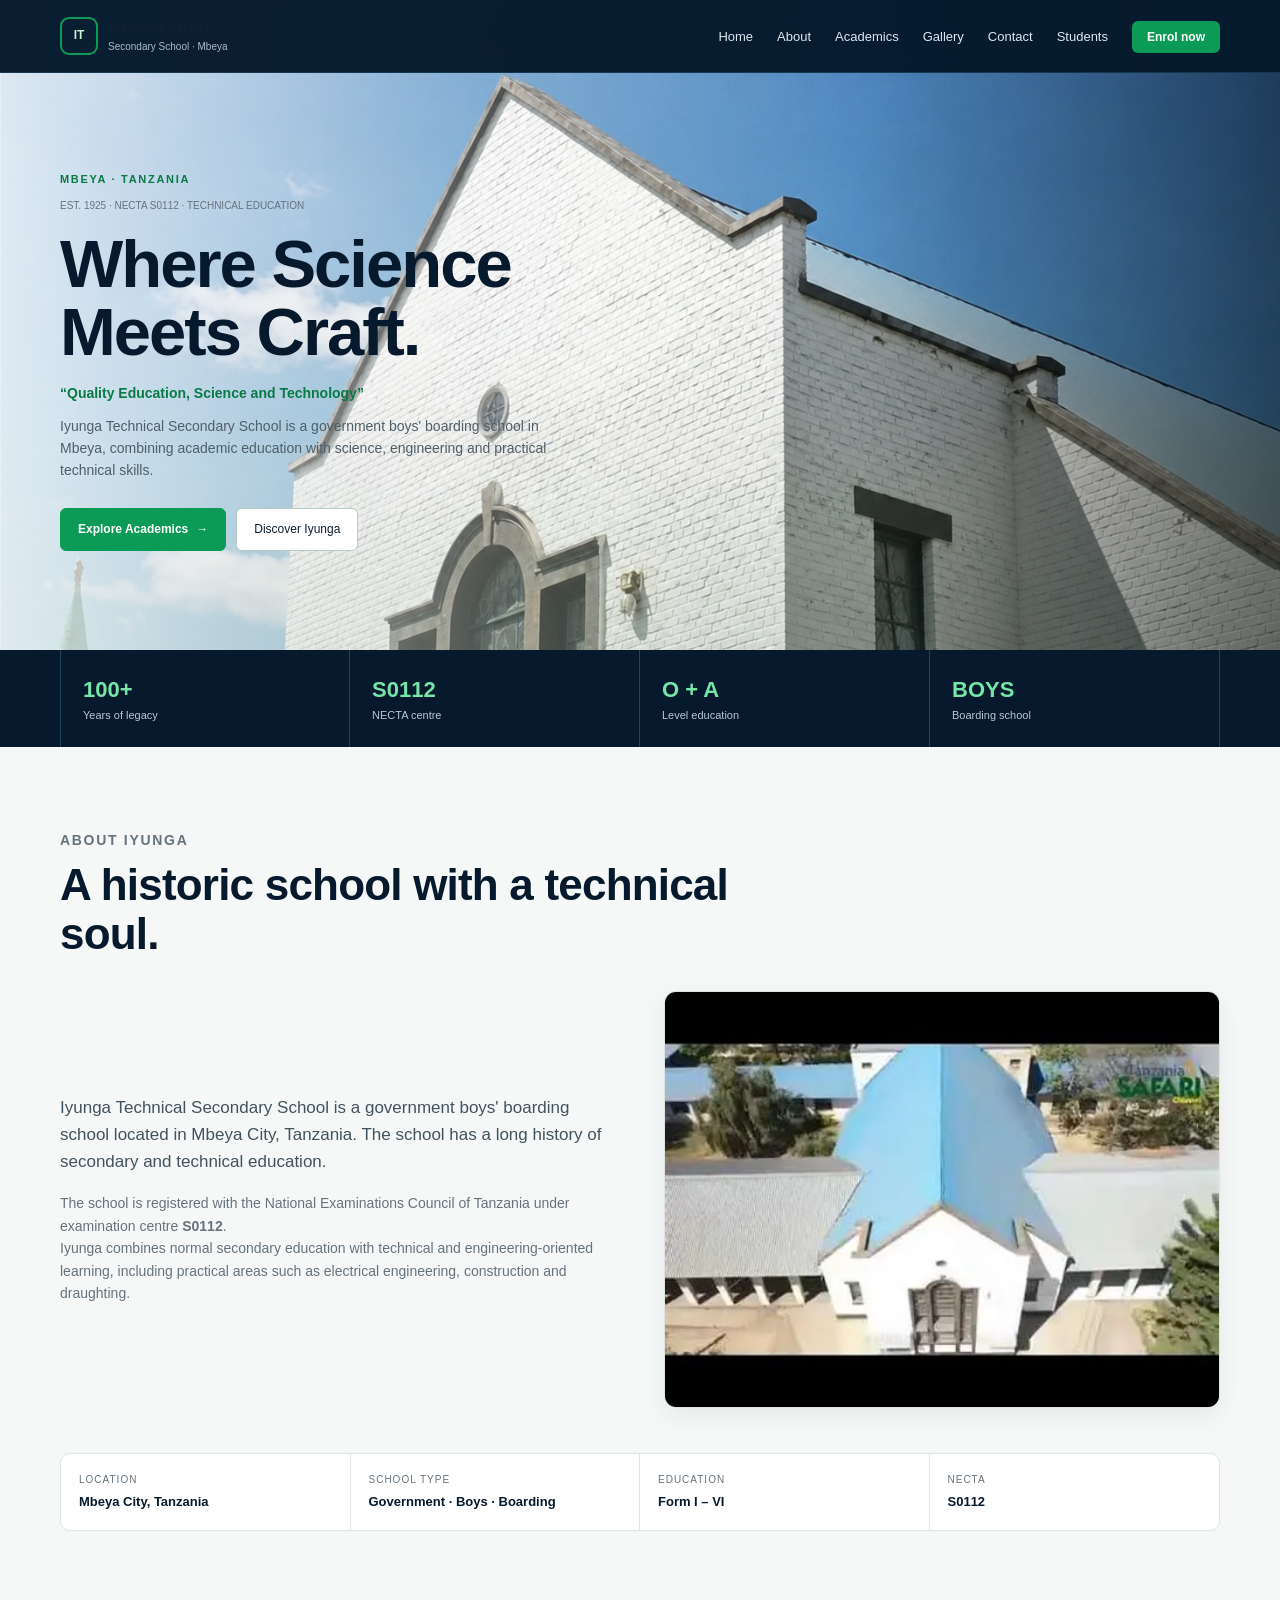
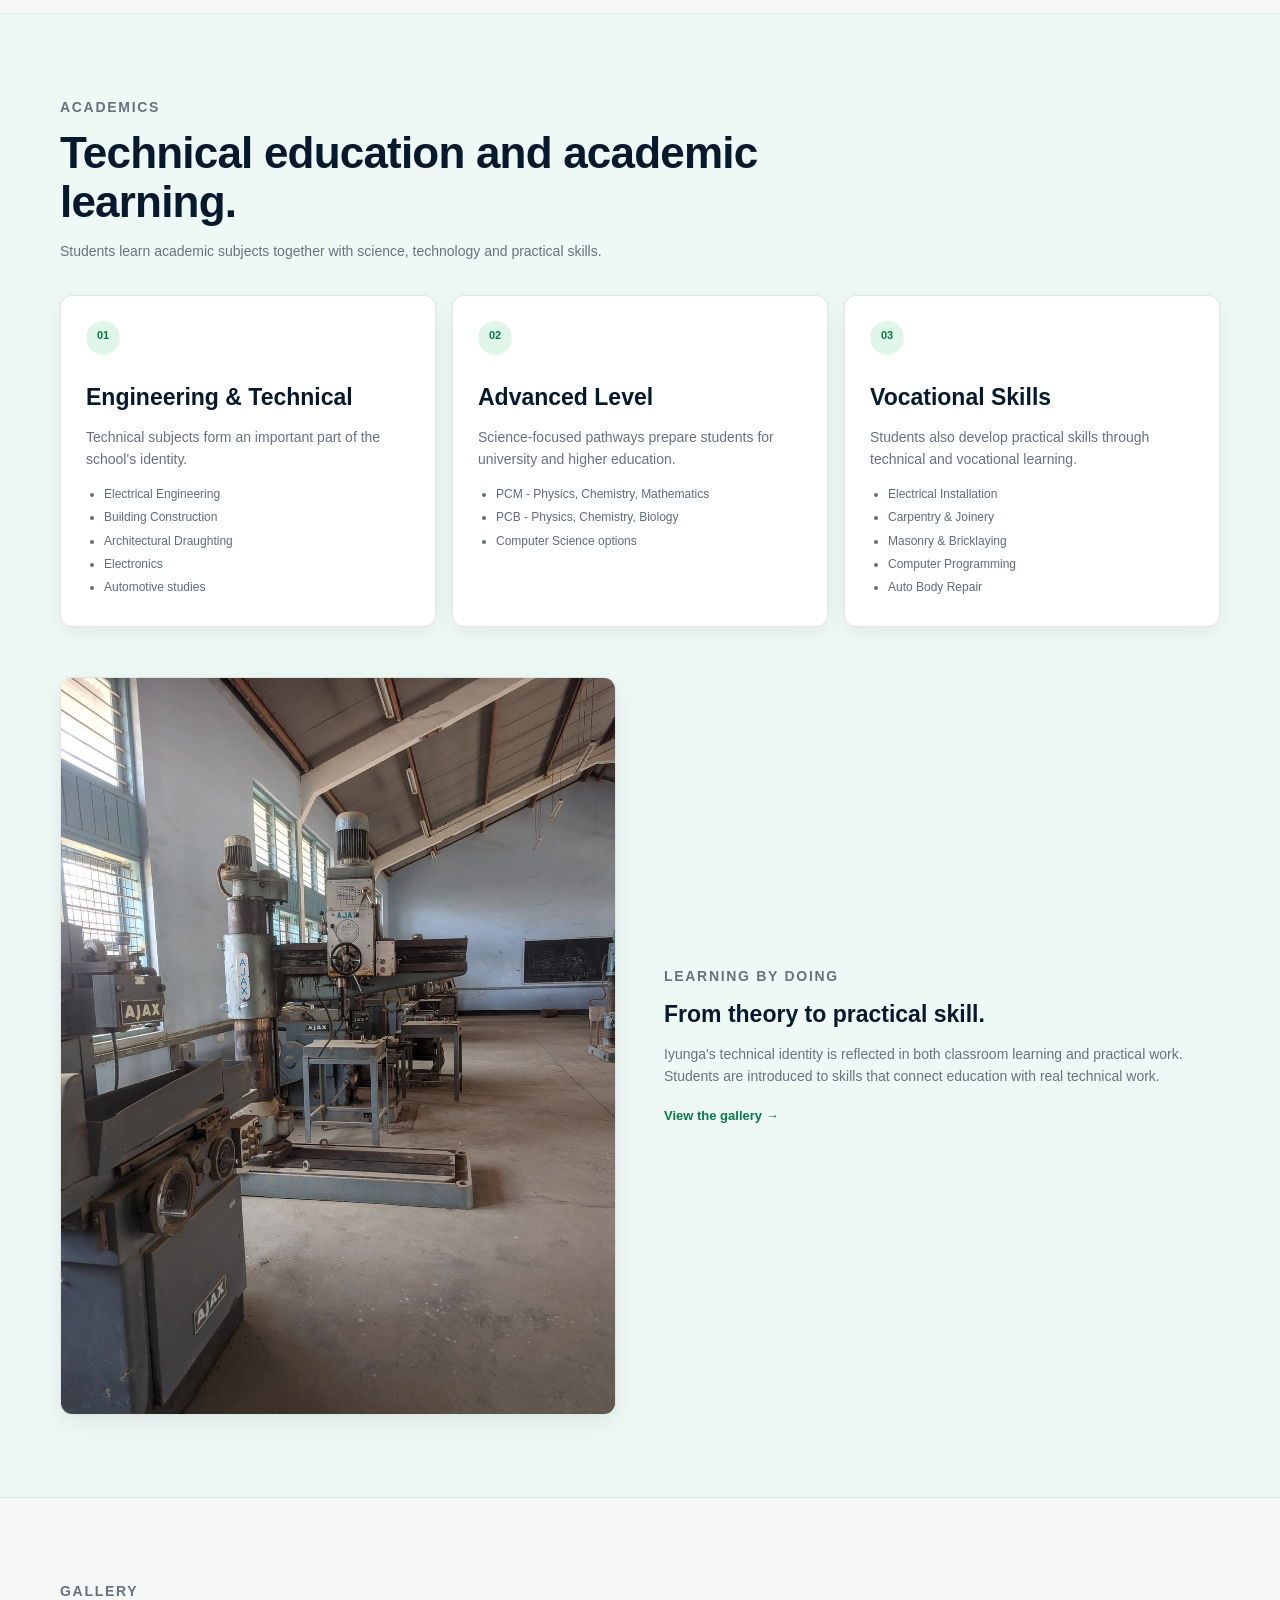
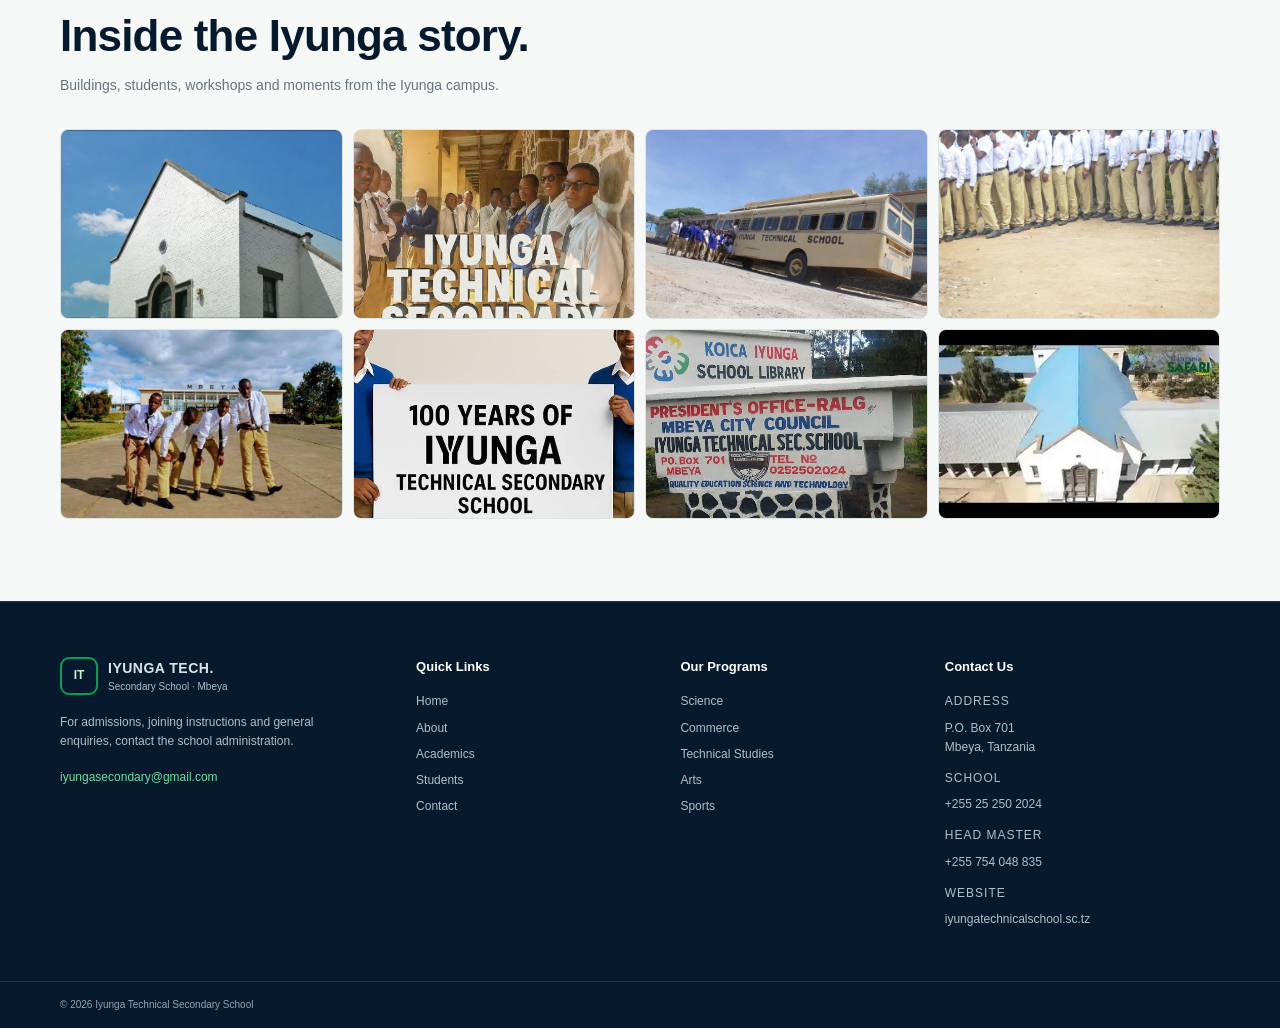
==== commit fa7595d3: "Fix app startup and clean frontend/backend inconsistencies" ====
--- a/frontend/index.html
+++ b/frontend/index.html
@@ -1,4 +1,3 @@
-<<<<<<< HEAD
 <!DOCTYPE html>
 <html lang="en">
 
@@ -229,236 +228,6 @@
     <script src="static/script.js"></script>
 </body>
 
-=======
-<!DOCTYPE html>
-<html lang="en">
-
-<head>
-    <meta charset="UTF-8">
-    <meta name="viewport" content="width=device-width, initial-scale=1.0">
-    <meta name="description" content="Iyunga Technical Secondary School in Mbeya, Tanzania.">
-    <title>Iyunga Technical Secondary School | Mbeya</title>
-    <link rel="stylesheet" href="static/style.css">
-</head>
-
-<body>
-    <header class="site-header" id="siteHeader">
-        <div class="container header-inner">
-            <a class="brand" href="index.html">
-                <span class="brand-mark">IT</span>
-                <span class="brand-text">
-                    <strong>IYUNGA TECH.</strong>
-                    <small>Secondary School · Mbeya</small>
-                </span>
-            </a>
-
-            <button class="nav-toggle" id="navToggle" type="button" aria-label="Open navigation">☰</button>
-
-            <nav class="nav-shell" id="navShell">
-                <ul class="nav-links">
-                    <li><a class="nav-link" href="index.html">Home</a></li>
-                    <li><a class="nav-link" href="index.html#about">About</a></li>
-                    <li><a class="nav-link" href="index.html#academics">Academics</a></li>
-                    <li><a class="nav-link" href="index.html#gallery">Gallery</a></li>
-                    <li><a class="nav-link" href="index.html#contacts">Contact</a></li>
-                    <li><a class="nav-link" href="students.html">Students</a></li>
-                    <li><a class="nav-btn" href="add-students.html">Enrol now</a></li>
-                </ul>
-            </nav>
-        </div>
-    </header>
-
-    <main>
-        <section id="home" class="hero">
-            <div class="hero-image"></div>
-            <div class="container hero-content">
-                <div class="hero-copy">
-                    <p class="eyebrow">MBEYA · TANZANIA</p>
-                    <p class="school-info">EST. 1925 · NECTA S0112 · TECHNICAL EDUCATION</p>
-                    <h1>Where Science<br>Meets Craft.</h1>
-                    <p class="motto">“Quality Education, Science and Technology”</p>
-                    <p class="hero-text">
-                        Iyunga Technical Secondary School is a government boys' boarding school in Mbeya,
-                        combining academic education with science, engineering and practical technical skills.
-                    </p>
-                    <div class="buttons">
-                        <a href="#academics" class="button primary">Explore Academics <span>→</span></a>
-                        <a href="#about" class="button">Discover Iyunga</a>
-                    </div>
-                </div>
-            </div>
-        </section>
-
-        <section class="facts">
-            <div class="container facts-grid">
-                <div><strong data-count="100">100+</strong><span>Years of legacy</span></div>
-                <div><strong>S0112</strong><span>NECTA centre</span></div>
-                <div><strong>O + A</strong><span>Level education</span></div>
-                <div><strong>BOYS</strong><span>Boarding school</span></div>
-            </div>
-        </section>
-
-        <section id="about" class="section">
-            <div class="container">
-                <p class="eyebrow">ABOUT IYUNGA</p>
-                <h2>A historic school with a technical soul.</h2>
-                <div class="two-columns">
-                    <div>
-                        <p class="lead">Iyunga Technical Secondary School is a government boys' boarding school located
-                            in
-                            Mbeya City, Tanzania. The school has a long history of secondary and technical education.
-                        </p>
-                        <p>The school is registered with the National Examinations Council of Tanzania under
-                            examination centre <strong>S0112</strong>.</p>
-                        <p>Iyunga combines normal secondary education with technical and engineering-oriented
-                            learning, including practical areas such as electrical engineering, construction and
-                            draughting.</p>
-                    </div>
-                    <div class="image-box">
-                        <img src="images/iyunga.webp" alt="Iyunga Technical Secondary School campus">
-                    </div>
-                </div>
-
-                <div class="details">
-                    <div><span>Location</span><strong>Mbeya City, Tanzania</strong></div>
-                    <div><span>School type</span><strong>Government · Boys · Boarding</strong></div>
-                    <div><span>Education</span><strong>Form I &ndash; VI</strong></div>
-                    <div><span>NECTA</span><strong>S0112</strong></div>
-                </div>
-            </div>
-        </section>
-
-        <section id="academics" class="section dark-section">
-            <div class="container">
-                <p class="eyebrow">ACADEMICS</p>
-                <h2>Technical education and academic learning.</h2>
-                <p class="section-text">Students learn academic subjects together with science, technology and practical
-                    skills.</p>
-
-                <div class="cards">
-                    <article class="card">
-                        <span class="card-number">01</span>
-                        <h3>Engineering &amp; Technical</h3>
-                        <p>Technical subjects form an important part of the school's identity.</p>
-                        <ul>
-                            <li>Electrical Engineering</li>
-                            <li>Building Construction</li>
-                            <li>Architectural Draughting</li>
-                            <li>Electronics</li>
-                            <li>Automotive studies</li>
-                        </ul>
-                    </article>
-
-                    <article class="card">
-                        <span class="card-number">02</span>
-                        <h3>Advanced Level</h3>
-                        <p>Science-focused pathways prepare students for university and higher education.</p>
-                        <ul>
-                            <li>PCM - Physics, Chemistry, Mathematics</li>
-                            <li>PCB - Physics, Chemistry, Biology</li>
-                            <li>Computer Science options</li>
-                        </ul>
-                    </article>
-
-                    <article class="card">
-                        <span class="card-number">03</span>
-                        <h3>Vocational Skills</h3>
-                        <p>Students also develop practical skills through technical and vocational learning.</p>
-                        <ul>
-                            <li>Electrical Installation</li>
-                            <li>Carpentry &amp; Joinery</li>
-                            <li>Masonry &amp; Bricklaying</li>
-                            <li>Computer Programming</li>
-                            <li>Auto Body Repair</li>
-                        </ul>
-                    </article>
-                </div>
-
-                <div class="two-columns workshop">
-                    <div class="image-box">
-                        <img src="images/FB_IMG_1786392129188-web.jpg" alt="Iyunga technical workshop">
-                    </div>
-                    <div>
-                        <p class="eyebrow">LEARNING BY DOING</p>
-                        <h3>From theory to practical skill.</h3>
-                        <p>Iyunga's technical identity is reflected in both classroom learning and practical work.
-                            Students are introduced to skills that connect education with real technical work.</p>
-                        <a href="#gallery" class="text-link">View the gallery →</a>
-                    </div>
-                </div>
-            </div>
-        </section>
-
-        <section id="gallery" class="section">
-            <div class="container">
-                <p class="eyebrow">GALLERY</p>
-                <h2>Inside the Iyunga story.</h2>
-                <p class="section-text">Buildings, students, workshops and moments from the Iyunga campus.</p>
-                <div class="gallery">
-                    <img src="images/hero.jpg" alt="Iyunga campus building">
-                    <img src="images/images-2.jpeg" alt="Iyunga students on campus">
-                    <img src="images/images-3.jpeg" alt="Iyunga school bus">
-                    <img src="images/images-5.jpeg" alt="Iyunga students">
-                    <img src="images/images-4.jpeg" alt="Iyunga students in Mbeya">
-                    <img src="images/images-1.jpeg" alt="Iyunga school celebration">
-                    <img src="images/images.jpeg" alt="Iyunga school entrance">
-                    <img src="images/iyunga.webp" alt="Iyunga campus view">
-                </div>
-            </div>
-        </section>
-    </main>
-
-    <footer id="contacts" class="footer">
-        <div class="container footer-grid">
-            <div class="footer-intro">
-                <div class="footer-brand">
-                    <span class="brand-mark">IT</span>
-                    <span>
-                        <strong>IYUNGA TECH.</strong>
-                        <small>Secondary School · Mbeya</small>
-                    </span>
-                </div>
-                <p>For admissions, joining instructions and general enquiries, contact the school administration.</p>
-                <a href="mailto:iyungasecondary@gmail.com">iyungasecondary@gmail.com</a>
-            </div>
-
-            <div>
-                <h3>Quick Links</h3>
-                <a href="index.html">Home</a>
-                <a href="index.html#about">About</a>
-                <a href="index.html#academics">Academics</a>
-                <a href="students.html">Students</a>
-                <a href="index.html#contacts">Contact</a>
-            </div>
-
-            <div>
-                <h3>Our Programs</h3>
-                <span>Science</span>
-                <span>Commerce</span>
-                <span>Technical Studies</span>
-                <span>Arts</span>
-                <span>Sports</span>
-            </div>
-
-            <div class="contact-details">
-                <h3>Contact Us</h3>
-                <p><span>ADDRESS</span>P.O. Box 701<br>Mbeya, Tanzania</p>
-                <p><span>SCHOOL</span>+255 25 250 2024</p>
-                <p><span>HEAD MASTER</span>+255 754 048 835</p>
-                <p><span>WEBSITE</span>iyungatechnicalschool.sc.tz</p>
-            </div>
-        </div>
-
-        <div class="footer-bottom">
-            <div class="container">
-                <span>© <span id="year"></span> Iyunga Technical Secondary School</span>
-            </div>
-        </div>
-    </footer>
-
-    <button class="back-top" id="backTop" type="button" aria-label="Back to top">↑</button>
-    <script src="static/script.js"></script>
-</body>
-
->>>>>>> b73d452ab6c5e6c56431840d6a047e923fd5237f
+
+
 </html>
--- a/frontend/static/style.css
+++ b/frontend/static/style.css
@@ -1,4 +1,3 @@
-<<<<<<< HEAD
 * {
     margin: 0;
     padding: 0;
@@ -1014,924 +1013,925 @@
     .table-button.edit {
         margin-right: 4px;
     }
-=======
-* {
-    margin: 0;
-    padding: 0;
-    box-sizing: border-box;
-}
-
-html {
-    scroll-behavior: smooth;
-}
-
-:root {
-    --navy: #071a2d;
-    --navy-light: #0d2940;
-    --green: #0c9b57;
-    --green-dark: #087a45;
-    --green-light: #dff6e9;
-    --aqua: #29c7c2;
-    --aqua-light: #e0f9f7;
-    --blue: #2384d8;
-    --blue-light: #e6f2ff;
-    --bg: #f5f8f7;
-    --white: #ffffff;
-    --text: #102033;
-    --muted: #66737d;
-    --line: #dce5e2;
-    --max: 1160px;
-}
-
-body {
-    font-family: Arial, Helvetica, sans-serif;
-    background: var(--bg);
-    color: var(--text);
-    line-height: 1.6;
-}
-
-a {
-    color: inherit;
-    text-decoration: none;
-}
-
-img {
-    display: block;
-    width: 100%;
-}
-
-button,
-input,
-select {
-    font: inherit;
-}
-
-button {
-    cursor: pointer;
-}
-
-.container {
-    width: min(92%, var(--max));
-    margin: 0 auto;
-}
-
-.site-header {
-    position: fixed;
-    top: 0;
-    left: 0;
-    right: 0;
-    z-index: 100;
-    background: rgba(7, 26, 45, .98);
-    border-bottom: 1px solid #17364f;
-}
-
-.header-inner {
-    min-height: 72px;
-    display: flex;
-    align-items: center;
-    justify-content: space-between;
-}
-
-.brand {
-    display: flex;
-    align-items: center;
-    gap: 10px;
-}
-
-.brand-mark {
-    width: 38px;
-    height: 38px;
-    display: grid;
-    place-items: center;
-    border: 2px solid var(--green);
-    border-radius: 9px;
-    color: #bff4d5;
-    font-size: 12px;
-    font-weight: 700;
-}
-
-.brand-text strong,
-.footer-brand strong {
-    display: block;
-    font-size: 14px;
-    letter-spacing: .5px;
-}
-
-.brand-text small,
-.footer-brand small {
-    display: block;
-    color: #a9bdca;
-    font-size: 10px;
-}
-
-.nav-links {
-    display: flex;
-    align-items: center;
-    gap: 24px;
-    list-style: none;
-}
-
-.nav-link {
-    position: relative;
-    padding: 25px 0 21px;
-    color: #dce8ee;
-    font-size: 13px;
-}
-
-.nav-link::after {
-    content: "";
-    position: absolute;
-    left: 0;
-    bottom: 14px;
-    width: 0;
-    height: 2px;
-    background: var(--aqua);
-    transition: width .25s ease;
-}
-
-.nav-link:hover,
-.nav-link.active {
-    color: #72e0a5;
-}
-
-.nav-link:hover::after,
-.nav-link.active::after {
-    width: 100%;
-}
-
-.nav-btn {
-    padding: 9px 15px;
-    border-radius: 6px;
-    background: var(--green);
-    color: #fff;
-    font-size: 12px;
-    font-weight: 700;
-    transition: transform .2s ease, background .2s ease;
-}
-
-.nav-btn:hover {
-    transform: translateY(-2px);
-    background: var(--green-dark);
-}
-
-.nav-toggle {
-    display: none;
-    color: #fff;
-    background: transparent;
-    border: 1px solid #365166;
-    border-radius: 6px;
-    padding: 7px 10px;
-}
-
-.button {
-    display: inline-flex;
-    align-items: center;
-    justify-content: center;
-    gap: 8px;
-    padding: 11px 17px;
-    border: 1px solid #b9cbc5;
-    border-radius: 6px;
-    color: var(--text);
-    background: var(--white);
-    font-size: 12px;
-    transition: .25s ease;
-}
-
-.button:hover {
-    border-color: var(--green);
-    color: var(--green-dark);
-    transform: translateY(-2px);
-}
-
-.button.primary {
-    border-color: var(--green);
-    background: var(--green);
-    color: #fff;
-    font-weight: 700;
-}
-
-.button.primary:hover {
-    background: var(--green-dark);
-    color: #fff;
-    box-shadow: 0 8px 20px rgba(12, 155, 87, .18);
-}
-
-.hero {
-    min-height: 650px;
-    position: relative;
-    display: flex;
-    align-items: center;
-    overflow: hidden;
-    background: var(--white);
-}
-
-.hero-image {
-    position: absolute;
-    inset: 0;
-    background:
-        linear-gradient(45deg, rgba(255, 255, 255, .8) 0%, rgba(255, 255, 255, .92) 38%, rgba(255, 255, 255, .28) 67%, rgba(255, 255, 255, .05) 100%),
-        url("../images/hero.jpg") center / cover no-repeat;
-}
-
-.hero-content {
-    position: relative;
-    z-index: 1;
-    padding-top: 72px;
-}
-
-.hero-copy {
-    width: min(560px, 100%);
-}
-
-.eyebrow {
-    margin-bottom: 9px;
-    color: var(--green-dark);
-    font-size: 11px;
-    font-weight: 700;
-    letter-spacing: 1.7px;
-    text-transform: uppercase;
-}
-
-.school-info {
-    margin-bottom: 16px;
-    color: var(--muted);
-    font-size: 10px;
-}
-
-.hero h1 {
-    font-size: clamp(42px, 6vw, 67px);
-    line-height: 1.02;
-    letter-spacing: -2px;
-    color: var(--navy);
-}
-
-.motto {
-    margin-top: 16px;
-    color: var(--green-dark);
-    font-size: 14px;
-    font-weight: 600;
-}
-
-.hero-text {
-    max-width: 520px;
-    margin-top: 10px;
-    color: #4f5f69;
-    font-size: 14px;
-}
-
-.buttons {
-    display: flex;
-    flex-wrap: wrap;
-    gap: 10px;
-    margin-top: 26px;
-}
-
-.facts {
-    background: var(--navy);
-}
-
-.facts-grid {
-    display: grid;
-    grid-template-columns: repeat(4, 1fr);
-}
-
-.facts-grid div {
-    padding: 22px;
-    border-right: 1px solid #24445a;
-}
-
-.facts-grid div:first-child {
-    border-left: 1px solid #24445a;
-}
-
-.facts strong,
-.facts span {
-    display: block;
-}
-
-.facts strong {
-    color: #75e5a7;
-    font-size: 22px;
-}
-
-.facts span {
-    color: #b6c8d2;
-    font-size: 11px;
-}
-
-.section {
-    padding: 82px 0;
-    background: var(--bg);
-}
-
-.dark-section {
-    background: #eef8f5;
-    border-top: 1px solid #d6ebe3;
-    border-bottom: 1px solid #d6ebe3;
-}
-
-.section h2 {
-    max-width: 720px;
-    margin-bottom: 32px;
-    font-size: clamp(30px, 4vw, 44px);
-    line-height: 1.12;
-    letter-spacing: -.8px;
-    color: var(--navy);
-}
-
-.section h3 {
-    margin-bottom: 10px;
-    font-size: 23px;
-    color: var(--navy);
-}
-
-.section p {
-    color: var(--muted);
-    font-size: 14px;
-}
-
-.section-text {
-    max-width: 650px;
-    margin-top: -18px;
-    margin-bottom: 32px;
-}
-
-.lead {
-    margin-bottom: 17px;
-    color: #42535e !important;
-    font-size: 17px !important;
-}
-
-.two-columns {
-    display: grid;
-    grid-template-columns: 1fr 1fr;
-    gap: 48px;
-    align-items: center;
-}
-
-.image-box {
-    overflow: hidden;
-    border: 1px solid var(--line);
-    border-radius: 12px;
-    background: var(--white);
-    box-shadow: 0 8px 25px rgba(12, 45, 55, .07);
-}
-
-.image-box img {
-    height: 100%;
-    min-height: 300px;
-    object-fit: cover;
-    transition: transform .5s ease;
-}
-
-.image-box:hover img {
-    transform: scale(1.03);
-}
-
-.details {
-    display: grid;
-    grid-template-columns: repeat(4, 1fr);
-    margin-top: 45px;
-    border: 1px solid var(--line);
-    border-radius: 10px;
-    overflow: hidden;
-    background: var(--white);
-}
-
-.details div {
-    padding: 18px;
-    border-right: 1px solid var(--line);
-}
-
-.details div:last-child {
-    border-right: 0;
-}
-
-.details span,
-.details strong {
-    display: block;
-}
-
-.details span {
-    margin-bottom: 4px;
-    color: var(--muted);
-    font-size: 10px;
-    text-transform: uppercase;
-    letter-spacing: 1px;
-}
-
-.details strong {
-    color: var(--navy);
-    font-size: 13px;
-}
-
-.cards {
-    display: grid;
-    grid-template-columns: repeat(3, 1fr);
-    gap: 16px;
-}
-
-.card {
-    position: relative;
-    padding: 25px;
-    min-height: 270px;
-    border: 1px solid var(--line);
-    border-radius: 12px;
-    background: var(--white);
-    box-shadow: 0 6px 20px rgba(12, 45, 55, .06);
-    transition: transform .25s ease, border-color .25s ease, box-shadow .25s ease;
-}
-
-.card:hover {
-    transform: translateY(-5px);
-    border-color: #8bd8b1;
-    box-shadow: 0 12px 28px rgba(12, 45, 55, .1);
-}
-
-.card-number {
-    display: block;
-    width: 34px;
-    height: 34px;
-    padding-top: 6px;
-    margin-bottom: 24px;
-    border-radius: 50%;
-    background: var(--green-light);
-    color: var(--green-dark);
-    text-align: center;
-    font-size: 11px;
-    font-weight: 700;
-}
-
-.card p {
-    margin-bottom: 15px;
-}
-
-.card ul {
-    padding-left: 18px;
-    color: #5e6d76;
-    font-size: 12px;
-}
-
-.card li {
-    margin: 4px 0;
-}
-
-.workshop {
-    margin-top: 50px;
-}
-
-.text-link {
-    display: inline-block;
-    margin-top: 18px;
-    color: var(--green-dark);
-    font-size: 13px;
-    font-weight: 600;
-}
-
-.text-link:hover {
-    color: var(--aqua);
-    text-decoration: underline;
-}
-
-.gallery {
-    display: grid;
-    grid-template-columns: repeat(4, 1fr);
-    gap: 10px;
-}
-
-.gallery img {
-    height: 190px;
-    object-fit: cover;
-    border: 1px solid var(--line);
-    border-radius: 8px;
-    transition: transform .3s ease, opacity .3s ease;
-}
-
-.gallery img:hover {
-    transform: translateY(-3px);
-    opacity: .88;
-}
-
-.page-main {
-    padding-top: 72px;
-}
-
-.page-hero {
-    padding: 68px 0 48px;
-    display: flex;
-    flex-direction: column;
-    align-items: center;
-    justify-content: center;
-    min-height: calc(100vh - 70px);
-    background:
-        linear-gradient(90deg, rgba(7, 26, 45, .93), rgba(7, 26, 45, .72)),
-        url("../images/hero.jpg") center / cover no-repeat;
-    border-bottom: 4px solid var(--green);
-}
-
-.page-hero.compact {
-    padding-bottom: 42px;
-    min-height: 100vh;
-}
-
-.page-hero h1 {
-    margin-bottom: 8px;
-    font-size: clamp(36px, 5vw, 52px);
-    line-height: 1.05;
-    color: #fff;
-}
-
-.page-hero p:not(.eyebrow) {
-    max-width: 650px;
-    color: #d2e0e7;
-    font-size: 14px;
-}
-
-.registration-section {
-    background: var(--bg);
-}
-
-.form-heading {
-    display: flex;
-    align-items: end;
-    justify-content: space-between;
-    gap: 30px;
-    margin-bottom: 28px;
-}
-
-.form-heading h2 {
-    margin-bottom: 0;
-}
-
-.form-heading>p {
-    max-width: 440px;
-}
-
-.registration-form {
-    padding: 28px;
-    border: 1px solid var(--line);
-    border-radius: 12px;
-    background: var(--white);
-    box-shadow: 0 8px 28px rgba(12, 45, 55, .07);
-}
-
-.form-section {
-    padding: 0 0 27px;
-    margin-bottom: 27px;
-    border-bottom: 1px solid var(--line);
-}
-
-.form-section:last-of-type {
-    margin-bottom: 0;
-}
-
-.section-title {
-    margin-bottom: 18px !important;
-    color: var(--green-dark) !important;
-    font-size: 16px !important;
-}
-
-.section-grid {
-    display: grid;
-    grid-template-columns: repeat(3, 1fr);
-    gap: 16px;
-}
-
-.input-grp label {
-    display: block;
-    margin-bottom: 6px;
-    color: #43535d;
-    font-size: 11px;
-}
-
-.input-grp input,
-.input-grp select {
-    width: 100%;
-    padding: 11px 12px;
-    border: 1px solid #cbd8d4;
-    border-radius: 6px;
-    outline: none;
-    color: var(--text);
-    background: #fbfdfc;
-    font-size: 12px;
-    transition: border-color .2s ease, box-shadow .2s ease;
-}
-
-.input-grp input:focus,
-.input-grp select:focus {
-    border-color: var(--aqua);
-    box-shadow: 0 0 0 3px rgba(41, 199, 194, .1);
-}
-
-.docs {
-    padding: 15px;
-    border: 1px solid #b8dfca;
-    border-radius: 8px;
-    background: var(--green-light);
-}
-
-.docs .section-title {
-    margin-bottom: 6px !important;
-}
-
-.docs p {
-    color: #426354;
-    font-size: 12px;
-}
-
-.form-actions {
-    display: flex;
-    align-items: center;
-    flex-wrap: wrap;
-    gap: 10px;
-}
-
-.form-message {
-    color: var(--green-dark) !important;
-    font-size: 12px !important;
-}
-
-.form-message:not(.show) {
-    display: none;
-}
-
-.page-actions {
-    display: flex;
-    align-items: end;
-    justify-content: space-between;
-    gap: 20px;
-    margin-bottom: 25px;
-}
-
-.page-actions h2 {
-    margin-bottom: 0;
-}
-
-.table-box {
-    overflow-x: auto;
-    border: 1px solid var(--line);
-    border-radius: 10px;
-    background: var(--white);
-    box-shadow: 0 7px 24px rgba(12, 45, 55, .06);
-}
-
-.student-table {
-    width: 100%;
-    min-width: 650px;
-    border-collapse: collapse;
-    background: var(--white);
-}
-
-.student-table th,
-.student-table td {
-    padding: 14px 16px;
-    text-align: left;
-    border-bottom: 1px solid var(--line);
-    font-size: 12px;
-}
-
-.student-table th {
-    background: #edf8f3;
-    color: var(--green-dark);
-    font-size: 11px;
-}
-
-.student-table td {
-    color: #52626c;
-}
-
-.student-table tr:hover td {
-    background: #f7fcfa;
-}
-
-.student-table tr:last-child td {
-    border-bottom: 0;
-}
-
-.footer {
-    background: var(--navy);
-    color: #d8e5eb;
-    border-top: 1px solid #17364f;
-}
-
-.footer-grid {
-    display: grid;
-    grid-template-columns: 1.4fr 1fr 1fr 1.2fr;
-    gap: 35px;
-    padding: 55px 0 40px;
-}
-
-.footer-brand {
-    display: flex;
-    align-items: center;
-    gap: 10px;
-    margin-bottom: 18px;
-}
-
-.footer-grid h3 {
-    margin-bottom: 15px;
-    color: #fff;
-    font-size: 13px;
-}
-
-.footer-grid>div:not(.footer-intro) a,
-.footer-grid>div:not(.footer-intro) span {
-    display: block;
-    margin: 7px 0;
-    color: #afc0c9;
-    font-size: 12px;
-}
-
-.footer-grid a:hover {
-    color: #72e0a5;
-}
-
-.footer-intro p {
-    max-width: 280px;
-    margin-bottom: 12px;
-    color: #aebfc8;
-    font-size: 12px;
-}
-
-.footer-intro>a {
-    color: #71dca2;
-    font-size: 12px;
-}
-
-.contact-details p {
-    margin-bottom: 12px;
-    color: #afc0c9;
-    font-size: 12px;
-}
-
-.contact-details p span {
-    display: block;
-    margin-bottom: 2px;
-    color: #6ee3a2;
-    font-size: 9px;
-    letter-spacing: 1px;
-}
-
-.footer-bottom {
-    padding: 15px 0;
-    border-top: 1px solid #1e3b50;
-    color: #8fa5b1;
-    font-size: 10px;
-}
-
-.back-top {
-    position: fixed;
-    right: 22px;
-    bottom: 22px;
-    width: 42px;
-    height: 42px;
-    display: none;
-    border: 0;
-    border-radius: 50%;
-    background: var(--green);
-    color: #fff;
-    font-size: 18px;
-    box-shadow: 0 8px 20px rgba(12, 155, 87, .25);
-}
-
-.back-top.visible {
-    display: block;
-}
-
-.table-button {
-    display: inline-flex;
-    align-items: center;
-    justify-content: center;
-    min-width: 62px;
-    padding: 7px 11px;
-    border: 1px solid transparent;
-    border-radius: 5px;
-    font-size: 11px;
-    font-weight: 600;
-    line-height: 1;
-    cursor: pointer;
-    transition: background .2s ease, border-color .2s ease, color .2s ease, transform .2s ease;
-}
-
-.table-button:hover {
-    transform: translateY(-1px);
-}
-
-.table-button.edit {
-    margin-right: 5px;
-    border-color: #9bc9ed;
-    background: var(--blue-light);
-    color: #1769a8;
-}
-
-.table-button.edit:hover {
-    border-color: var(--blue);
-    background: var(--blue);
-    color: #fff;
-}
-
-.table-button.delete {
-    border-color: #efb2b2;
-    background: #fff0f0;
-    color: #c03939;
-}
-
-.table-button.delete:hover {
-    border-color: #d93636;
-    background: #d93636;
-    color: #fff;
-}
-
-@media (max-width: 850px) {
-    .nav-toggle {
+
+    * {
+        margin: 0;
+        padding: 0;
+        box-sizing: border-box;
+    }
+
+    html {
+        scroll-behavior: smooth;
+    }
+
+    :root {
+        --navy: #071a2d;
+        --navy-light: #0d2940;
+        --green: #0c9b57;
+        --green-dark: #087a45;
+        --green-light: #dff6e9;
+        --aqua: #29c7c2;
+        --aqua-light: #e0f9f7;
+        --blue: #2384d8;
+        --blue-light: #e6f2ff;
+        --bg: #f5f8f7;
+        --white: #ffffff;
+        --text: #102033;
+        --muted: #66737d;
+        --line: #dce5e2;
+        --max: 1160px;
+    }
+
+    body {
+        font-family: Arial, Helvetica, sans-serif;
+        background: var(--bg);
+        color: var(--text);
+        line-height: 1.6;
+    }
+
+    a {
+        color: inherit;
+        text-decoration: none;
+    }
+
+    img {
         display: block;
-    }
-
-    .nav-shell {
-        display: none;
-        position: absolute;
-        top: 72px;
+        width: 100%;
+    }
+
+    button,
+    input,
+    select {
+        font: inherit;
+    }
+
+    button {
+        cursor: pointer;
+    }
+
+    .container {
+        width: min(92%, var(--max));
+        margin: 0 auto;
+    }
+
+    .site-header {
+        position: fixed;
+        top: 0;
         left: 0;
         right: 0;
-        padding: 12px 4%;
+        z-index: 100;
+        background: rgba(7, 26, 45, .98);
+        border-bottom: 1px solid #17364f;
+    }
+
+    .header-inner {
+        min-height: 72px;
+        display: flex;
+        align-items: center;
+        justify-content: space-between;
+    }
+
+    .brand {
+        display: flex;
+        align-items: center;
+        gap: 10px;
+    }
+
+    .brand-mark {
+        width: 38px;
+        height: 38px;
+        display: grid;
+        place-items: center;
+        border: 2px solid var(--green);
+        border-radius: 9px;
+        color: #bff4d5;
+        font-size: 12px;
+        font-weight: 700;
+    }
+
+    .brand-text strong,
+    .footer-brand strong {
+        display: block;
+        font-size: 14px;
+        letter-spacing: .5px;
+    }
+
+    .brand-text small,
+    .footer-brand small {
+        display: block;
+        color: #a9bdca;
+        font-size: 10px;
+    }
+
+    .nav-links {
+        display: flex;
+        align-items: center;
+        gap: 24px;
+        list-style: none;
+    }
+
+    .nav-link {
+        position: relative;
+        padding: 25px 0 21px;
+        color: #dce8ee;
+        font-size: 13px;
+    }
+
+    .nav-link::after {
+        content: "";
+        position: absolute;
+        left: 0;
+        bottom: 14px;
+        width: 0;
+        height: 2px;
+        background: var(--aqua);
+        transition: width .25s ease;
+    }
+
+    .nav-link:hover,
+    .nav-link.active {
+        color: #72e0a5;
+    }
+
+    .nav-link:hover::after,
+    .nav-link.active::after {
+        width: 100%;
+    }
+
+    .nav-btn {
+        padding: 9px 15px;
+        border-radius: 6px;
+        background: var(--green);
+        color: #fff;
+        font-size: 12px;
+        font-weight: 700;
+        transition: transform .2s ease, background .2s ease;
+    }
+
+    .nav-btn:hover {
+        transform: translateY(-2px);
+        background: var(--green-dark);
+    }
+
+    .nav-toggle {
+        display: none;
+        color: #fff;
+        background: transparent;
+        border: 1px solid #365166;
+        border-radius: 6px;
+        padding: 7px 10px;
+    }
+
+    .button {
+        display: inline-flex;
+        align-items: center;
+        justify-content: center;
+        gap: 8px;
+        padding: 11px 17px;
+        border: 1px solid #b9cbc5;
+        border-radius: 6px;
+        color: var(--text);
+        background: var(--white);
+        font-size: 12px;
+        transition: .25s ease;
+    }
+
+    .button:hover {
+        border-color: var(--green);
+        color: var(--green-dark);
+        transform: translateY(-2px);
+    }
+
+    .button.primary {
+        border-color: var(--green);
+        background: var(--green);
+        color: #fff;
+        font-weight: 700;
+    }
+
+    .button.primary:hover {
+        background: var(--green-dark);
+        color: #fff;
+        box-shadow: 0 8px 20px rgba(12, 155, 87, .18);
+    }
+
+    .hero {
+        min-height: 650px;
+        position: relative;
+        display: flex;
+        align-items: center;
+        overflow: hidden;
+        background: var(--white);
+    }
+
+    .hero-image {
+        position: absolute;
+        inset: 0;
+        background:
+            linear-gradient(45deg, rgba(255, 255, 255, .8) 0%, rgba(255, 255, 255, .92) 38%, rgba(255, 255, 255, .28) 67%, rgba(255, 255, 255, .05) 100%),
+            url("../images/hero.jpg") center / cover no-repeat;
+    }
+
+    .hero-content {
+        position: relative;
+        z-index: 1;
+        padding-top: 72px;
+    }
+
+    .hero-copy {
+        width: min(560px, 100%);
+    }
+
+    .eyebrow {
+        margin-bottom: 9px;
+        color: var(--green-dark);
+        font-size: 11px;
+        font-weight: 700;
+        letter-spacing: 1.7px;
+        text-transform: uppercase;
+    }
+
+    .school-info {
+        margin-bottom: 16px;
+        color: var(--muted);
+        font-size: 10px;
+    }
+
+    .hero h1 {
+        font-size: clamp(42px, 6vw, 67px);
+        line-height: 1.02;
+        letter-spacing: -2px;
+        color: var(--navy);
+    }
+
+    .motto {
+        margin-top: 16px;
+        color: var(--green-dark);
+        font-size: 14px;
+        font-weight: 600;
+    }
+
+    .hero-text {
+        max-width: 520px;
+        margin-top: 10px;
+        color: #4f5f69;
+        font-size: 14px;
+    }
+
+    .buttons {
+        display: flex;
+        flex-wrap: wrap;
+        gap: 10px;
+        margin-top: 26px;
+    }
+
+    .facts {
         background: var(--navy);
-        border-bottom: 1px solid #24445a;
-    }
-
-    .nav-shell.open {
+    }
+
+    .facts-grid {
+        display: grid;
+        grid-template-columns: repeat(4, 1fr);
+    }
+
+    .facts-grid div {
+        padding: 22px;
+        border-right: 1px solid #24445a;
+    }
+
+    .facts-grid div:first-child {
+        border-left: 1px solid #24445a;
+    }
+
+    .facts strong,
+    .facts span {
         display: block;
     }
 
-    .nav-links {
+    .facts strong {
+        color: #75e5a7;
+        font-size: 22px;
+    }
+
+    .facts span {
+        color: #b6c8d2;
+        font-size: 11px;
+    }
+
+    .section {
+        padding: 82px 0;
+        background: var(--bg);
+    }
+
+    .dark-section {
+        background: #eef8f5;
+        border-top: 1px solid #d6ebe3;
+        border-bottom: 1px solid #d6ebe3;
+    }
+
+    .section h2 {
+        max-width: 720px;
+        margin-bottom: 32px;
+        font-size: clamp(30px, 4vw, 44px);
+        line-height: 1.12;
+        letter-spacing: -.8px;
+        color: var(--navy);
+    }
+
+    .section h3 {
+        margin-bottom: 10px;
+        font-size: 23px;
+        color: var(--navy);
+    }
+
+    .section p {
+        color: var(--muted);
+        font-size: 14px;
+    }
+
+    .section-text {
+        max-width: 650px;
+        margin-top: -18px;
+        margin-bottom: 32px;
+    }
+
+    .lead {
+        margin-bottom: 17px;
+        color: #42535e !important;
+        font-size: 17px !important;
+    }
+
+    .two-columns {
+        display: grid;
+        grid-template-columns: 1fr 1fr;
+        gap: 48px;
+        align-items: center;
+    }
+
+    .image-box {
+        overflow: hidden;
+        border: 1px solid var(--line);
+        border-radius: 12px;
+        background: var(--white);
+        box-shadow: 0 8px 25px rgba(12, 45, 55, .07);
+    }
+
+    .image-box img {
+        height: 100%;
+        min-height: 300px;
+        object-fit: cover;
+        transition: transform .5s ease;
+    }
+
+    .image-box:hover img {
+        transform: scale(1.03);
+    }
+
+    .details {
+        display: grid;
+        grid-template-columns: repeat(4, 1fr);
+        margin-top: 45px;
+        border: 1px solid var(--line);
+        border-radius: 10px;
+        overflow: hidden;
+        background: var(--white);
+    }
+
+    .details div {
+        padding: 18px;
+        border-right: 1px solid var(--line);
+    }
+
+    .details div:last-child {
+        border-right: 0;
+    }
+
+    .details span,
+    .details strong {
         display: block;
     }
 
-    .nav-links li {
-        margin: 0;
-    }
-
-    .nav-link {
+    .details span {
+        margin-bottom: 4px;
+        color: var(--muted);
+        font-size: 10px;
+        text-transform: uppercase;
+        letter-spacing: 1px;
+    }
+
+    .details strong {
+        color: var(--navy);
+        font-size: 13px;
+    }
+
+    .cards {
+        display: grid;
+        grid-template-columns: repeat(3, 1fr);
+        gap: 16px;
+    }
+
+    .card {
+        position: relative;
+        padding: 25px;
+        min-height: 270px;
+        border: 1px solid var(--line);
+        border-radius: 12px;
+        background: var(--white);
+        box-shadow: 0 6px 20px rgba(12, 45, 55, .06);
+        transition: transform .25s ease, border-color .25s ease, box-shadow .25s ease;
+    }
+
+    .card:hover {
+        transform: translateY(-5px);
+        border-color: #8bd8b1;
+        box-shadow: 0 12px 28px rgba(12, 45, 55, .1);
+    }
+
+    .card-number {
         display: block;
-        padding: 12px 4px;
-    }
-
-    .nav-link::after {
-        bottom: 7px;
-    }
-
-    .nav-btn {
+        width: 34px;
+        height: 34px;
+        padding-top: 6px;
+        margin-bottom: 24px;
+        border-radius: 50%;
+        background: var(--green-light);
+        color: var(--green-dark);
+        text-align: center;
+        font-size: 11px;
+        font-weight: 700;
+    }
+
+    .card p {
+        margin-bottom: 15px;
+    }
+
+    .card ul {
+        padding-left: 18px;
+        color: #5e6d76;
+        font-size: 12px;
+    }
+
+    .card li {
+        margin: 4px 0;
+    }
+
+    .workshop {
+        margin-top: 50px;
+    }
+
+    .text-link {
         display: inline-block;
-        margin: 8px 0 5px;
-    }
-
-    .hero {
-        min-height: 620px;
-    }
-
-    .hero-image {
+        margin-top: 18px;
+        color: var(--green-dark);
+        font-size: 13px;
+        font-weight: 600;
+    }
+
+    .text-link:hover {
+        color: var(--aqua);
+        text-decoration: underline;
+    }
+
+    .gallery {
+        display: grid;
+        grid-template-columns: repeat(4, 1fr);
+        gap: 10px;
+    }
+
+    .gallery img {
+        height: 190px;
+        object-fit: cover;
+        border: 1px solid var(--line);
+        border-radius: 8px;
+        transition: transform .3s ease, opacity .3s ease;
+    }
+
+    .gallery img:hover {
+        transform: translateY(-3px);
+        opacity: .88;
+    }
+
+    .page-main {
+        padding-top: 72px;
+    }
+
+    .page-hero {
+        padding: 68px 0 48px;
+        display: flex;
+        flex-direction: column;
+        align-items: center;
+        justify-content: center;
+        min-height: calc(100vh - 70px);
         background:
-            linear-gradient(180deg, rgba(255, 255, 255, .97) 0%, rgba(255, 255, 255, .91) 48%, rgba(255, 255, 255, .35) 100%),
+            linear-gradient(90deg, rgba(7, 26, 45, .93), rgba(7, 26, 45, .72)),
             url("../images/hero.jpg") center / cover no-repeat;
-    }
-
-    .hero-copy {
-        max-width: 500px;
-    }
-
-    .facts-grid,
-    .details {
-        grid-template-columns: repeat(2, 1fr);
-    }
-
-    .facts-grid div:nth-child(2),
-    .details div:nth-child(2) {
-        border-right: 0;
-    }
-
-    .two-columns {
-        grid-template-columns: 1fr;
+        border-bottom: 4px solid var(--green);
+    }
+
+    .page-hero.compact {
+        padding-bottom: 42px;
+        min-height: 100vh;
+    }
+
+    .page-hero h1 {
+        margin-bottom: 8px;
+        font-size: clamp(36px, 5vw, 52px);
+        line-height: 1.05;
+        color: #fff;
+    }
+
+    .page-hero p:not(.eyebrow) {
+        max-width: 650px;
+        color: #d2e0e7;
+        font-size: 14px;
+    }
+
+    .registration-section {
+        background: var(--bg);
+    }
+
+    .form-heading {
+        display: flex;
+        align-items: end;
+        justify-content: space-between;
         gap: 30px;
-    }
-
-    .cards {
-        grid-template-columns: 1fr;
-    }
-
-    .gallery {
-        grid-template-columns: repeat(2, 1fr);
+        margin-bottom: 28px;
+    }
+
+    .form-heading h2 {
+        margin-bottom: 0;
+    }
+
+    .form-heading>p {
+        max-width: 440px;
+    }
+
+    .registration-form {
+        padding: 28px;
+        border: 1px solid var(--line);
+        border-radius: 12px;
+        background: var(--white);
+        box-shadow: 0 8px 28px rgba(12, 45, 55, .07);
+    }
+
+    .form-section {
+        padding: 0 0 27px;
+        margin-bottom: 27px;
+        border-bottom: 1px solid var(--line);
+    }
+
+    .form-section:last-of-type {
+        margin-bottom: 0;
+    }
+
+    .section-title {
+        margin-bottom: 18px !important;
+        color: var(--green-dark) !important;
+        font-size: 16px !important;
     }
 
     .section-grid {
-        grid-template-columns: repeat(2, 1fr);
+        display: grid;
+        grid-template-columns: repeat(3, 1fr);
+        gap: 16px;
+    }
+
+    .input-grp label {
+        display: block;
+        margin-bottom: 6px;
+        color: #43535d;
+        font-size: 11px;
+    }
+
+    .input-grp input,
+    .input-grp select {
+        width: 100%;
+        padding: 11px 12px;
+        border: 1px solid #cbd8d4;
+        border-radius: 6px;
+        outline: none;
+        color: var(--text);
+        background: #fbfdfc;
+        font-size: 12px;
+        transition: border-color .2s ease, box-shadow .2s ease;
+    }
+
+    .input-grp input:focus,
+    .input-grp select:focus {
+        border-color: var(--aqua);
+        box-shadow: 0 0 0 3px rgba(41, 199, 194, .1);
+    }
+
+    .docs {
+        padding: 15px;
+        border: 1px solid #b8dfca;
+        border-radius: 8px;
+        background: var(--green-light);
+    }
+
+    .docs .section-title {
+        margin-bottom: 6px !important;
+    }
+
+    .docs p {
+        color: #426354;
+        font-size: 12px;
+    }
+
+    .form-actions {
+        display: flex;
+        align-items: center;
+        flex-wrap: wrap;
+        gap: 10px;
+    }
+
+    .form-message {
+        color: var(--green-dark) !important;
+        font-size: 12px !important;
+    }
+
+    .form-message:not(.show) {
+        display: none;
+    }
+
+    .page-actions {
+        display: flex;
+        align-items: end;
+        justify-content: space-between;
+        gap: 20px;
+        margin-bottom: 25px;
+    }
+
+    .page-actions h2 {
+        margin-bottom: 0;
+    }
+
+    .table-box {
+        overflow-x: auto;
+        border: 1px solid var(--line);
+        border-radius: 10px;
+        background: var(--white);
+        box-shadow: 0 7px 24px rgba(12, 45, 55, .06);
+    }
+
+    .student-table {
+        width: 100%;
+        min-width: 650px;
+        border-collapse: collapse;
+        background: var(--white);
+    }
+
+    .student-table th,
+    .student-table td {
+        padding: 14px 16px;
+        text-align: left;
+        border-bottom: 1px solid var(--line);
+        font-size: 12px;
+    }
+
+    .student-table th {
+        background: #edf8f3;
+        color: var(--green-dark);
+        font-size: 11px;
+    }
+
+    .student-table td {
+        color: #52626c;
+    }
+
+    .student-table tr:hover td {
+        background: #f7fcfa;
+    }
+
+    .student-table tr:last-child td {
+        border-bottom: 0;
+    }
+
+    .footer {
+        background: var(--navy);
+        color: #d8e5eb;
+        border-top: 1px solid #17364f;
     }
 
     .footer-grid {
-        grid-template-columns: repeat(2, 1fr);
+        display: grid;
+        grid-template-columns: 1.4fr 1fr 1fr 1.2fr;
+        gap: 35px;
+        padding: 55px 0 40px;
+    }
+
+    .footer-brand {
+        display: flex;
+        align-items: center;
+        gap: 10px;
+        margin-bottom: 18px;
+    }
+
+    .footer-grid h3 {
+        margin-bottom: 15px;
+        color: #fff;
+        font-size: 13px;
+    }
+
+    .footer-grid>div:not(.footer-intro) a,
+    .footer-grid>div:not(.footer-intro) span {
+        display: block;
+        margin: 7px 0;
+        color: #afc0c9;
+        font-size: 12px;
+    }
+
+    .footer-grid a:hover {
+        color: #72e0a5;
+    }
+
+    .footer-intro p {
+        max-width: 280px;
+        margin-bottom: 12px;
+        color: #aebfc8;
+        font-size: 12px;
+    }
+
+    .footer-intro>a {
+        color: #71dca2;
+        font-size: 12px;
+    }
+
+    .contact-details p {
+        margin-bottom: 12px;
+        color: #afc0c9;
+        font-size: 12px;
+    }
+
+    .contact-details p span {
+        display: block;
+        margin-bottom: 2px;
+        color: #6ee3a2;
+        font-size: 9px;
+        letter-spacing: 1px;
+    }
+
+    .footer-bottom {
+        padding: 15px 0;
+        border-top: 1px solid #1e3b50;
+        color: #8fa5b1;
+        font-size: 10px;
+    }
+
+    .back-top {
+        position: fixed;
+        right: 22px;
+        bottom: 22px;
+        width: 42px;
+        height: 42px;
+        display: none;
+        border: 0;
+        border-radius: 50%;
+        background: var(--green);
+        color: #fff;
+        font-size: 18px;
+        box-shadow: 0 8px 20px rgba(12, 155, 87, .25);
+    }
+
+    .back-top.visible {
+        display: block;
     }
 
     .table-button {
-        min-width: 60px;
-        padding: 8px 10px;
+        display: inline-flex;
+        align-items: center;
+        justify-content: center;
+        min-width: 62px;
+        padding: 7px 11px;
+        border: 1px solid transparent;
+        border-radius: 5px;
+        font-size: 11px;
+        font-weight: 600;
+        line-height: 1;
+        cursor: pointer;
+        transition: background .2s ease, border-color .2s ease, color .2s ease, transform .2s ease;
+    }
+
+    .table-button:hover {
+        transform: translateY(-1px);
+    }
+
+    .table-button.edit {
+        margin-right: 5px;
+        border-color: #9bc9ed;
+        background: var(--blue-light);
+        color: #1769a8;
+    }
+
+    .table-button.edit:hover {
+        border-color: var(--blue);
+        background: var(--blue);
+        color: #fff;
+    }
+
+    .table-button.delete {
+        border-color: #efb2b2;
+        background: #fff0f0;
+        color: #c03939;
+    }
+
+    .table-button.delete:hover {
+        border-color: #d93636;
+        background: #d93636;
+        color: #fff;
+    }
+
+    @media (max-width: 850px) {
+        .nav-toggle {
+            display: block;
+        }
+
+        .nav-shell {
+            display: none;
+            position: absolute;
+            top: 72px;
+            left: 0;
+            right: 0;
+            padding: 12px 4%;
+            background: var(--navy);
+            border-bottom: 1px solid #24445a;
+        }
+
+        .nav-shell.open {
+            display: block;
+        }
+
+        .nav-links {
+            display: block;
+        }
+
+        .nav-links li {
+            margin: 0;
+        }
+
+        .nav-link {
+            display: block;
+            padding: 12px 4px;
+        }
+
+        .nav-link::after {
+            bottom: 7px;
+        }
+
+        .nav-btn {
+            display: inline-block;
+            margin: 8px 0 5px;
+        }
+
+        .hero {
+            min-height: 620px;
+        }
+
+        .hero-image {
+            background:
+                linear-gradient(180deg, rgba(255, 255, 255, .97) 0%, rgba(255, 255, 255, .91) 48%, rgba(255, 255, 255, .35) 100%),
+                url("../images/hero.jpg") center / cover no-repeat;
+        }
+
+        .hero-copy {
+            max-width: 500px;
+        }
+
+        .facts-grid,
+        .details {
+            grid-template-columns: repeat(2, 1fr);
+        }
+
+        .facts-grid div:nth-child(2),
+        .details div:nth-child(2) {
+            border-right: 0;
+        }
+
+        .two-columns {
+            grid-template-columns: 1fr;
+            gap: 30px;
+        }
+
+        .cards {
+            grid-template-columns: 1fr;
+        }
+
+        .gallery {
+            grid-template-columns: repeat(2, 1fr);
+        }
+
+        .section-grid {
+            grid-template-columns: repeat(2, 1fr);
+        }
+
+        .footer-grid {
+            grid-template-columns: repeat(2, 1fr);
+        }
+
+        .table-button {
+            min-width: 60px;
+            padding: 8px 10px;
+        }
     }
 }
 
@@ -2030,5 +2030,5 @@
     .table-button.edit {
         margin-right: 4px;
     }
->>>>>>> b73d452ab6c5e6c56431840d6a047e923fd5237f
+
 }
